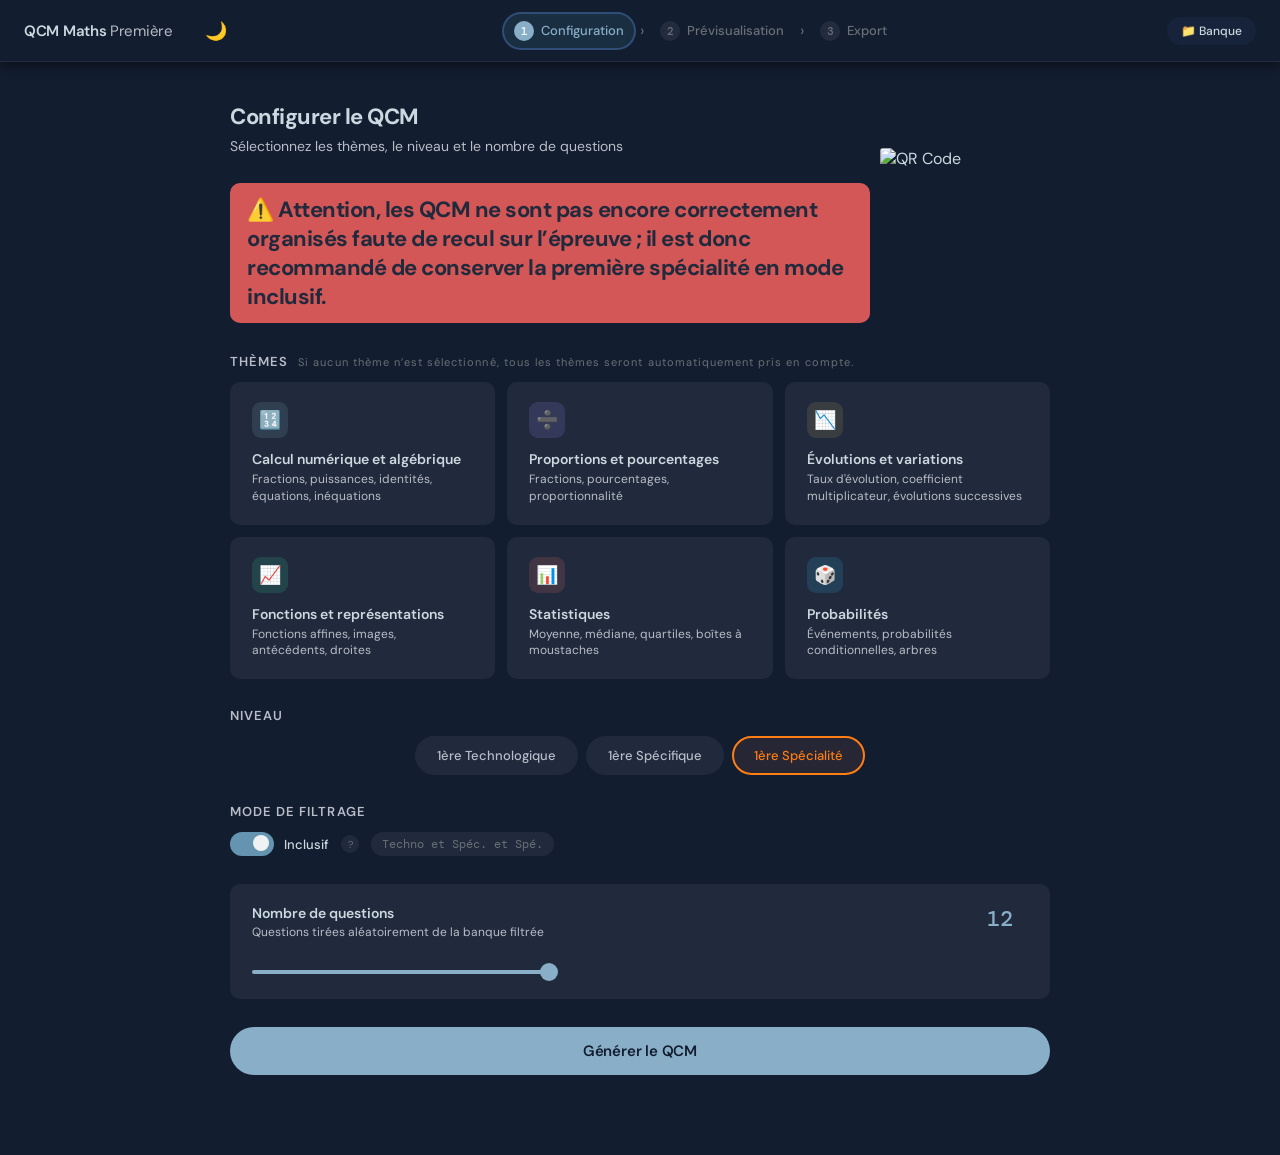
==== index.html @ 6da6a49e "UI Changes" ====
<!DOCTYPE html>
<html lang="fr">
<head>
  <!-- Google tag (gtag.js) -->
<script async src="https://www.googletagmanager.com/gtag/js?id=G-RJQ37XCSY9"></script>
<script>
  window.dataLayer = window.dataLayer || [];
  function gtag(){dataLayer.push(arguments);}
  gtag('js', new Date());

  gtag('config', 'G-RJQ37XCSY9');
</script>

<meta charset="UTF-8">
<meta name="viewport" content="width=device-width, initial-scale=1.0">
<title>QCM Mathématiques — Première</title>
<link rel="preconnect" href="https://fonts.googleapis.com">
<link rel="preconnect" href="https://fonts.gstatic.com" crossorigin>
<link href="https://fonts.googleapis.com/css2?family=DM+Sans:ital,opsz,wght@0,9..40,300;0,9..40,400;0,9..40,500;0,9..40,600;0,9..40,700;1,9..40,400&family=DM+Mono:wght@400;500&display=swap" rel="stylesheet">
<link rel="stylesheet" href="https://cdn.jsdelivr.net/npm/katex@0.16.9/dist/katex.min.css">
<script defer src="https://cdn.jsdelivr.net/npm/katex@0.16.9/dist/katex.min.js"></script>
<script defer src="https://cdn.jsdelivr.net/npm/katex@0.16.9/dist/contrib/auto-render.min.js"></script>
<link rel="stylesheet" href="style.css">
<style>
/* ─── MAIN ─── */
main { position: relative; z-index: 1; max-width: 860px; margin: 0 auto; padding: 40px 20px 80px; }

/* ─── VIEW TRANSITIONS ─── */
.view { display: none; animation: slideIn 0.3s cubic-bezier(0.16,1,0.3,1); }
.view.active { display: block; }
@keyframes slideIn { from { opacity: 0; transform: translateY(16px); } to { opacity: 1; transform: translateY(0); } }

/* ─── SECTION TITLE ─── */
.section-title { font-size: 22px; font-weight: 700; letter-spacing: -0.5px; margin-bottom: 6px; }
.section-sub { font-size: 14px; color: var(--text2); margin-bottom: 28px; }

.warning {color:var(--card); 
  font-size: 22px; font-weight: 700; 
  letter-spacing: -0.5px; padding: 10px 15px; 
  margin-bottom: 30px; 
  border-radius: 10px;
  background-color: var(--red);
  border: 2px solid var(--red);}


/* ─── THEME CARDS ─── */
.theme-grid { display: grid; grid-template-columns: 1fr 1fr; gap: 12px; margin-bottom: 28px; }
.theme-card {
  background: var(--card); border: 2px solid var(--border2);border-color: var(--card); 
  border-radius: var(--radius); padding: 18px 20px;
  cursor: pointer; position: relative; overflow: hidden;
  /* box-shadow: 5px 5px 5px rgba(0, 0, 0, 0.103); */
  transition: all 0.25s cubic-bezier(0.16,1,0.3,1);
}
.theme-card::after {
  content: ''; position: absolute; bottom: 0; left: 0; right: 0; height: 3px;
  background: var(--accent, var(--blue));
  transform: scaleX(0); transform-origin: left;
  transition: transform 0.3s cubic-bezier(0.16,1,0.3,1);
}
.theme-card:hover {  transform: translateY(-2px); }
.theme-card:hover::after { transform: scaleX(1); }
.theme-card.selected { border: 2px solid var(--border2); border-color: var(--accent, var(--blue)); background: var(--card2); }
.theme-card.selected::after { transform: scaleX(1); }
.theme-icon {
  width: 36px; height: 36px; border-radius: 9px;
  background: var(--icon-bg, rgba(217,119,87,0.15));
  display: flex; align-items: center; justify-content: center;
  font-size: 18px; margin-bottom: 12px;
}
.theme-name { font-size: 14px; font-weight: 600; margin-bottom: 3px; }
.theme-desc { font-size: 12px; color: var(--text2); line-height: 1.4; }
.theme-check {
  position: absolute; top: 12px; right: 14px;
  width: 22px; height: 22px; border-radius: 50%;
  background: var(--accent, var(--blue));
  display: flex; align-items: center; justify-content: center;
  font-size: 12px; opacity: 0;
  color:var(--card);
  font-weight: 800;
  transform: scale(0.5) rotate(-45deg);
  transition: all 0.3s cubic-bezier(0.34,1.56,0.64,1);
}
.theme-card.selected .theme-check { opacity: 1; transform: scale(1) rotate(0deg); }

/* ─── LEVEL BUTTONS ─── */
.level-section { margin-bottom: 28px; }
.level-label { font-size: 13px; font-weight: 600; color: var(--text2); text-transform: uppercase; letter-spacing: 0.08em; margin-bottom: 12px; }
.level-btns { display: flex; gap: 8px; justify-content: center; flex-wrap: wrap; }
.level-btn {
  padding: 9px 20px; border-radius: 99px; border: 2px solid var(--card);
  background: var(--card); color: var(--text2);
  font-family: var(--sans); font-size: 13px; font-weight: 500;
  /* box-shadow: 5px 5px 5px rgba(0, 0, 0, 0.103); */
  cursor: pointer; transition: all 0.25s;
}
.level-btn:hover { border-color: rgba(255,255,255,0.12); color: var(--text);transform: translateY(-2px);}
.level-btn.active[data-lvl="techno"]    { background: rgba(94,184,138,0.1);  border-color: var(--green);  color: var(--green);   }
.level-btn.active[data-lvl="specifique"]{ background: rgba(212,175,110,0.1); border-color: var(--amber);  color: var(--amber);   }
.level-btn.active[data-lvl="specialite"]{ background: rgba(217,119,87,0.1);  border-color: var(--orange); color: var(--orange); }

/* ─── FILTER TOGGLE ─── */
.filter-section { margin-bottom: 28px; }
.filter-row { display: flex; align-items: center; gap: 12px; flex-wrap: wrap; }
.toggle-wrap { display: flex; align-items: center; gap: 10px; }
.toggle {
  width: 44px; height: 24px; border-radius: 99px;
  background: var(--card2); border: 0px solid var(--border2);
  position: relative; cursor: pointer; transition: background 0.25s; flex-shrink: 0;
}
.toggle.on { background: var(--blue2); border-color: var(--blue); }
.toggle::after {
  content: ''; position: absolute; top: 3px; left: 3px;
  width: 16px; height: 16px; border-radius: 50%; background: #eff2f3;
  transition: transform 0.25s cubic-bezier(0.34,1.56,0.64,1);
  /* box-shadow: 0 1px 4px rgba(0,0,0,0.3); */
}
.toggle.on::after { transform: translateX(20px); }
.toggle-label { font-size: 13px; font-weight: 500; }
.filter-info {
  font-size: 12px; color: var(--text3);
  background: var(--card2); border: 0px solid var(--border2);
  border-radius: 99px; padding: 4px 11px; font-family: var(--mono);
  transition: all 0.25s;
}
.tooltip-wrap { position: relative; display: inline-block; }
.tooltip-icon {
  width: 18px; height: 18px; border-radius: 50%;
  background: var(--card2); border: 0px solid var(--border2);
  display: flex; align-items: center; justify-content: center;
  font-size: 10px; color: var(--text3); cursor: help;
}
.tooltip-box {
  position: absolute; bottom: calc(100% + 8px); left: 50%;
  transform: translateX(-50%);
  background: var(--card2); border: 0px solid var(--border);
  border-radius: var(--radius2); padding: 10px 14px;
  font-size: 12px; color: var(--text2); line-height: 1.5;
  width: 240px; z-index: 99;
  opacity: 0; pointer-events: none;
  transition: opacity 0.2s; white-space: normal;
}
.tooltip-wrap:hover .tooltip-box { opacity: 1; }

/* ─── SLIDER CARD ─── */
.slider-card {
  background: var(--card); border: 0px solid var(--border2);
  border-radius: var(--radius); padding: 20px 22px; margin-bottom: 28px;
  /* box-shadow: 5px 5px 5px rgba(0, 0, 0, 0.103); */
}
.slider-header { display: flex; align-items: flex-start; justify-content: space-between; margin-bottom: 18px; }
.slider-title { font-size: 14px; font-weight: 600; }
.slider-sub { font-size: 12px; color: var(--text2); margin-top: 2px; }
.slider-num {
  font-family: var(--mono); font-size: 22px; font-weight: 500;
  color: var(--blue); border: none; background: transparent;
  width: 50px; text-align: right; outline: none;
}
input[type=range] {
  -webkit-appearance: none; appearance: none;
  width: 100%; height: 4px; border-radius: 99px;
  background: var(--card2); outline: none; cursor: pointer;
}
input[type=range]::-webkit-slider-thumb {
  -webkit-appearance: none; appearance: none;
  width: 18px; height: 18px; border-radius: 50%;
  background: var(--blue); cursor: pointer;
  
  transition: transform 0.2s;
}
input[type=range]::-webkit-slider-thumb:hover { transform: scale(1.2); }

/* ─── GENERATE BUTTON ─── */
.btn-generate {
  display: block; width: 100%;
  padding: 14px; border-radius: 99px;
  background: var(--blue);
  border: none; color: var(--bg);
  font-family: var(--sans); font-size: 15px; font-weight: 600;
  cursor: pointer; position: relative; overflow: hidden;
  /* box-shadow: 5px 5px 5px rgba(0, 0, 0, 0.103); */
  transition: all 0.25s; letter-spacing: -0.2px;
}

.btn-generate:hover { transform: translateY(-2px); color: var(--text); }
.btn-generate:hover::after { left: 100%; }
.btn-generate:disabled { opacity: 0.5; cursor: not-allowed; transform: none; }

/* ─── PREVIEW ─── */
.preview-header { display: flex; align-items: center; justify-content: space-between; flex-wrap: wrap; gap: 10px; margin-bottom: 24px; }
.preview-meta { display: flex; flex-wrap: wrap; gap: 8px; }
.meta-badge {
  font-family: var(--mono); font-size: 11px; padding: 4px 10px;
  border-radius: 99px; border: 0px solid; background: var(--card);
}
.meta-blue   { border-color: var(--blue); color: var(--text2); }
.meta-green  { border-color: rgba(111, 179, 144, 0.4);  color: var(--green); }
.meta-orange { border-color: rgba(87, 133, 217, 0.4);  color: var(--blue); }
.meta-gray   { border-color: var(--border2); color: var(--text3); }
.meta-seed {color:var(--amber);cursor:pointer; transition: 0.2s;}
.meta-seed:hover {transform: translateY(-2px);}
.preview-actions { display: flex; flex-wrap: wrap; gap: 8px; margin-bottom: 24px; }

.question-card {
  
  padding: 22px 0px; margin-bottom: 14px;
  /* box-shadow: 5px 5px 5px rgba(0, 0, 0, 0.103); */
  transition: border-color 0.2s;
}
.q-header { display: flex; align-items: baseline; gap: 10px; margin-bottom: 14px; }
.q-num {
  font-family: var(--mono); font-size: 12px; color: var(--bg);
  font-weight: 500;
  background: var(--text2) ; border: 0px solid var(--border2);
  padding: 2px 9px; border-radius: 99px; flex-shrink: 0;
}
.q-enonce { font-size: 14px; line-height: 1.7; flex: 1; }
.answers-grid { display: grid; gap: 8px; margin-top: 14px; }
.answer-btn {
  display: flex; align-items: center; gap: 10px;
  padding: 10px 14px; border-radius: var(--radius2);
  border: 2px solid var(--card); background: var(--card);
  cursor: pointer; transition: all 0.2s; text-align: left;
  /* box-shadow: 5px 5px 5px rgba(0, 0, 0, 0.103); */
  font-family: var(--sans); font-size: 13px; color: var(--text); width: 100%;
}
.answer-letter {
  width: 24px; height: 24px; border-radius: 50%; flex-shrink: 0;
  background: var(--text); border: 0px solid var(--border2);
  color: var(--card) ; 
  display: flex; align-items: center; justify-content: center;
  font-family: var(--mono); font-size: 11px; font-weight: 500;
  transition: all 0.2s;
}
.answer-btn:hover { border-color: rgba(122, 156, 206, 0.4); background: rgba(122, 156, 206, 0.4);}
.answer-btn:hover .answer-letter { background: var(--blue); border-color: var; color: var(--text); }
.answer-btn.selected { border-color: var(--blue); background: rgba(87, 139, 217, 0.24); }
.answer-btn.selected .answer-letter { background: var(--blue2); border-color: var(--blue); color: var(--text); }
.answer-btn.correct { border-color: var(--green); background: rgba(94,184,138,0.08); }
.answer-btn.correct .answer-letter { background: var(--green); border-color: var(--green); color: var(--bg); }
.answer-btn.wrong { border-color: var(--red); background: rgba(224,112,112,0.08); }
.answer-btn.wrong .answer-letter { background: var(--red); border-color: var(--red); color: var(--text); }

.score-bar {
  background: var(--card); border: 2px solid var(--border);
  border-radius: var(--radius); padding: 18px 22px; margin-bottom: 20px;
  display: flex; align-items: center; gap: 16px;
}
.score-num { font-family: var(--mono); font-size: 28px; font-weight: 500; color: var(--blue); }
.score-label { font-size: 14px; color: var(--text2); }

/* ─── EXPORT ─── */
.tab-bar { display: flex; gap: 4px; margin-bottom: 20px; }
.tab-btn {
  padding: 8px 18px; border-radius: 99px; border: 0px solid var(--border2);
  background: var(--card); color: var(--text2);
  font-family: var(--sans); font-size: 13px; font-weight: 500; cursor: pointer;
  border : 2px solid var(--card) ;
  transition: all 0.2s;
}
.tab-btn.active { background: rgba(87, 122, 217, 0.12); border-color: var(--blue); color: var(--blue); }

.export-options {
  background: var(--card); border: 0px solid var(--border2);
  border-radius: var(--radius); padding: 18px 20px; margin-bottom: 16px;
  display: flex; flex-wrap: wrap; gap: 12px; align-items: center;
}
.export-opt { display: flex; align-items: center; gap: 8px; font-size: 13px; }
.export-opt label { color: var(--text2); white-space: nowrap; }
.export-opt select {
  background: var(--card2); border: 0px solid var(--border2); color: var(--text);
  border-radius: 6px; padding: 5px 10px; font-family: var(--sans); font-size: 13px;
  outline: none; cursor: pointer;
}
.export-opt select:focus { border-color: rgba(87, 117, 217, 0.4); }
.checkbox-opt { display: flex; align-items: center; gap: 8px; cursor: pointer; font-size: 13px; color: var(--text2); }
.checkbox-opt input { accent-color: var(--accent); width: 15px; height: 15px; cursor: pointer; }

.latex-preview {
  background: #090d11; border: 1px solid var(--border2);
  border-radius: var(--radius); padding: 20px;
  font-family: var(--mono); font-size: 12px; line-height: 1.8;
  max-height: 400px; overflow-y: auto; margin-bottom: 16px;
  white-space: pre; tab-size: 2;
}
.lt-cmd     { color: #d4af6e; }
.lt-env     { color: #5eb88a; }
.lt-math    { color: #d97757; }
.lt-comment { color: #6b6660; font-style: italic; }
.lt-brace   { color: #a09b90; }

.export-btns { display: flex; gap: 10px; flex-wrap: wrap; }

.qrcode { display: flex; margin: 10px; transition: .2s;}
.qrcode:hover {cursor : pointer; transform: translateY(-2px);}

/* ─── RESPONSIVE ─── */
/* ─── RESPONSIVE MOBILE ─── */
@media (max-width: 640px) {
  .btn-editeur { display: none !important; }
  .qrcode { display: none !important; }
  .meta-seed { display: none !important; }
  /* Header : logo + steps compacts */
  header {
    padding: 0 12px;
    height: auto;
    min-height: 52px;
    flex-wrap: wrap;
    gap: 6px;
    padding-top: 8px;
    padding-bottom: 8px;
  }
  .logo { font-size: 13px; }
  .logo-badge { width: 26px; height: 26px; font-size: 13px; }
  .steps { margin-left: 0; width: 100%; justify-content: center; gap: 2px; }
  .step-pill { padding: 4px 8px; font-size: 11px; }
  .step-pill .step-num { width: 16px; height: 16px; font-size: 10px; }
  .step-sep { font-size: 12px; }

  /* Main : moins de padding */
  main { padding: 20px 12px 60px; }

  /* Titres */
  .section-title { font-size: 18px; }
  .section-sub { font-size: 13px; margin-bottom: 18px; }

  /* Thèmes : 1 colonne */
  .theme-grid { grid-template-columns: 1fr 1fr !important; gap: 8px; margin-bottom: 18px; }
  .theme-card { padding: 14px 16px; }
  .theme-icon { width: 30px; height: 30px; font-size: 15px; margin-bottom: 8px; }
  .theme-name { font-size: 13px; }
  .theme-desc { font-size: 11px; }

  /* Niveaux : pleine largeur */
  .level-btns { gap: 6px; }
  .level-btn { padding: 8px 14px; font-size: 12px; flex: 1; text-align: center; }

  /* Toggle filtre */
  .filter-row { gap: 8px; }
  .filter-info { font-size: 11px; }

  /* Slider */
  .slider-card { padding: 16px; }
  .slider-num { font-size: 18px; }

  /* Bouton générer */
  .btn-generate { font-size: 14px; padding: 13px; }

  /* Actions preview : défilement horizontal */
  .preview-actions {
    gap: 6px;
    overflow-x: auto;
    flex-wrap: wrap;
    padding-bottom: 4px;
    -webkit-overflow-scrolling: touch;
    scrollbar-width: none;
  }
  .preview-actions::-webkit-scrollbar { display: none; }
  .preview-actions .btn { white-space: nowrap; flex-shrink: 0; padding: 7px 12px; font-size: 12px; }

  /* Meta badges : défilement horizontal */
  .preview-header { flex-direction: column; align-items: flex-start; gap: 8px; }
  .preview-meta {
    overflow-x: auto;
    flex-wrap: wrap;
    scrollbar-width: none;
    -webkit-overflow-scrolling: touch;
  }
  .preview-meta::-webkit-scrollbar { display: none; }
  .meta-badge { white-space: nowrap; }

  /* Carte question */
  .question-card { padding: 16px; }
  .q-enonce { font-size: 13px; }

  /* Grille réponses : toujours 1 colonne sur mobile */
  .answers-grid { grid-template-columns: 1fr  !important; gap: 6px; }
  .answer-btn { padding: 9px 12px; font-size: 12px; }

  /* Score */
  .score-bar { padding: 14px 16px; gap: 10px; }
  .score-num { font-size: 22px; }

  /* Export */
  .tab-bar { overflow-x: auto; flex-wrap: nowrap; scrollbar-width: none; }
  .tab-bar::-webkit-scrollbar { display: none; }
  .tab-btn { white-space: nowrap; flex-shrink: 0; padding: 7px 12px; font-size: 12px; }
  .export-options { padding: 14px; gap: 10px; flex-direction: column; align-items: flex-start; }
  .latex-preview { font-size: 11px; padding: 14px; max-height: 280px; }
  .export-btns { flex-direction: column; }
  .export-btns .btn { width: 100%; justify-content: center; }
}
/* ─── MODE PRÉSENTATION → presentation.css ─── */
</style>
<link rel="stylesheet" href="presentation.css">
</head>
<body>

<header>
  <div class="logo">
    <!-- <div class="logo-badge"> </div> -->
    <div class="logo-text">QCM Maths <span>Première</span></div>
  </div>
  <button id="themeToggle" onclick="toggleThemeMode()" style="
    background:none; border:none; cursor:pointer; font-size:18px;
    padding:4px 8px; border-radius:8px; transition:all .2s;
    color:var(--text3); line-height:1;
  " title="Basculer thème clair/sombre">🌙</button>
  <div class="steps">
    <div class="step-pill active" id="step1" onclick="goToView('config')">
      <div class="step-num">1</div> Configuration
    </div>
    <div class="step-sep">›</div>
    <div class="step-pill" id="step2" onclick="goToView('preview')">
      <div class="step-num">2</div> Prévisualisation
    </div>
    <div class="step-sep">›</div>
    <div class="step-pill" id="step3" onclick="goToView('export')">
      <div class="step-num">3</div> Export
    </div>
  </div>
  <a href="editeur-banque.html" target="_blank" class="btn-editeur" style="
    margin-left:auto; display:inline-flex; align-items:center; gap:6px;
    padding:6px 14px; border-radius:99px; font-size:12px; font-weight:500;
     background:rgba(60, 102, 193, 0.08);
    color:var(--text); text-decoration:none; transition:all .2s;
    white-space:nowrap;
  " onmouseover="this.style.background='rgba(60, 122, 193, 0.2)'"
     onmouseout="this.style.background='rgba(60, 122, 193, 0.08)'">
    📁 Banque
  </a>
  
</header>

<main>
  <!-- ══ VIEW 1 : CONFIGURATION ══ -->
  <div class="view active" id="view-config">
    <div style="display: flex; align-items: center; ">
    <div style="display: flex; flex-direction: column;"> 
    <div class="section-title">Configurer le QCM</div>
    <div class="section-sub">Sélectionnez les thèmes, le niveau et le nombre de questions</div>
      <div class="warning"> ⚠️ Attention, les QCM ne sont pas encore correctement organisés faute de recul sur l’épreuve ; il est donc recommandé de conserver la première spécialité en mode inclusif.</div>
  </div>
  <div class="qrcode" onclick="openQRCode2()"><img 
  src="https://api.qrserver.com/v1/create-qr-code/?size=160x160&data=https://mathsroz.github.io/QCM_1ere/"
  alt="QR Code"
  width="160" height="160"
  style="border-radius:3px"
></div></div>
    
    <div class="level-label">Thèmes <span style="font-size:11px;color:var(--text3);text-transform:none;font-weight:400;margin-left:6px;"> Si aucun thème n’est sélectionné, tous les thèmes seront automatiquement pris en compte. </span></div>
    <div class="theme-grid" style="grid-template-columns:1fr 1fr 1fr;">
      <div class="theme-card" data-theme="calcul" style="--accent:var(--blue);--icon-bg:rgba(137, 175, 200, 0.15);" onclick="toggleTheme(this)">
        <div class="theme-icon">🔢</div>
        <div class="theme-name">Calcul numérique et algébrique</div>
        <div class="theme-desc">Fractions, puissances, identités, équations, inéquations</div>
        <div class="theme-check">✓</div>
      </div>
      <div class="theme-card" data-theme="proportions" style="--accent: var(--pur);--icon-bg:rgba(167,139,250,0.15)" onclick="toggleTheme(this)">
        <div class="theme-icon">➗</div>
        <div class="theme-name">Proportions et pourcentages</div>
        <div class="theme-desc">Fractions, pourcentages, proportionnalité</div>
        <div class="theme-check">✓</div>
      </div>
      <div class="theme-card" data-theme="evolutions" style="--accent:var(--yellow);--icon-bg:rgba(201,165,90,0.15)" onclick="toggleTheme(this)">
        <div class="theme-icon">📉</div>
        <div class="theme-name">Évolutions et variations</div>
        <div class="theme-desc">Taux d'évolution, coefficient multiplicateur, évolutions successives</div>
        <div class="theme-check">✓</div>
      </div>
      <div class="theme-card" data-theme="fonctions" style="--accent:var(--green);--icon-bg:rgba(52,211,153,0.15)" onclick="toggleTheme(this)">
        <div class="theme-icon">📈</div>
        <div class="theme-name">Fonctions et représentations</div>
        <div class="theme-desc">Fonctions affines, images, antécédents, droites</div>
        <div class="theme-check">✓</div>
      </div>
      <div class="theme-card" data-theme="stats" style="--accent:var(--red);--icon-bg:rgba(248,113,113,0.15)" onclick="toggleTheme(this)">
        <div class="theme-icon">📊</div>
        <div class="theme-name">Statistiques</div>
        <div class="theme-desc">Moyenne, médiane, quartiles, boîtes à moustaches</div>
        <div class="theme-check">✓</div>
      </div>
      <div class="theme-card" data-theme="proba" style="--accent:var(--cyan);--icon-bg:rgba(56,189,248,0.15)" onclick="toggleTheme(this)">
        <div class="theme-icon">🎲</div>
        <div class="theme-name">Probabilités</div>
        <div class="theme-desc">Événements, probabilités conditionnelles, arbres</div>
        <div class="theme-check">✓</div>
      </div>
    </div>
    <div class="level-section">
      <div class="level-label">Niveau</div>
      <div class="level-btns">
        <button class="level-btn " data-lvl="techno" onclick="selectLevel(this)">1ère Technologique</button>
        <button class="level-btn" data-lvl="specifique" onclick="selectLevel(this)">1ère Spécifique</button>
        <button class="level-btn active" data-lvl="specialite" onclick="selectLevel(this)">1ère Spécialité</button>
      </div>
    </div>
    <div class="filter-section">
      <div class="level-label">Mode de filtrage</div>
      <div class="filter-row">
        <div class="toggle-wrap">
          <div class="toggle on" id="filterToggle" onclick="toggleFilter()"></div>
          <span class="toggle-label" id="filterLabel">Inclusif</span>
        </div>
        <div class="tooltip-wrap">
          <div class="tooltip-icon">?</div>
          <div class="tooltip-box"><b>Inclusif :</b> inclut les questions du niveau sélectionné et des niveaux inférieurs.<br><br><b>Strict :</b> uniquement les questions du niveau exact sélectionné.</div>
        </div>
        <div class="filter-info" id="filterInfo">Techno et Spécifique</div>
      </div>
    </div>
    <div class="slider-card">
      <div class="slider-header">
        <div>
          <div class="slider-title">Nombre de questions</div>
          <div class="slider-sub">Questions tirées aléatoirement de la banque filtrée</div>
        </div>
        <input type="number" class="slider-num" id="numInput" value="12" min="1" max="30"
          oninput="syncSlider(this.value)" onchange="syncSlider(this.value)">
      </div>
      <input type="range" id="numSlider" min="1" max="30" value="12" oninput="syncNum(this.value)">
    </div>
    <button class="btn-generate" id="btnGenerate" onclick="generateQCM()"> Générer le QCM</button>
  </div>

  <!-- ══ VIEW 2 : PRÉVISUALISATION ══ -->
  <div class="view" id="view-preview">
    <div class="preview-header">
      <div>
        <div class="section-title">Prévisualisation</div>
      </div>
      <div class="preview-meta" id="previewMeta"></div>
    </div>
    <div class="preview-actions">
      <button class="btn" onclick="goToView('config')">⬅️ Reconfigurer</button>
      <button class="btn btn-blue" onclick="regenerate()">🔄 Régénérer</button>
      <button class="btn btn-green" id="btnSubmit" onclick="submitQCM()">✅ Soumettre</button>
      <button class="btn" id="btnCorrect" onclick="toggleCorrection()">👁️ Afficher le corrigé</button>
      <button class="btn" onclick="startPresentation()">🖥️ Présentation</button>
      <button class="btn btn-blue" onclick="goToView('export')">📄 Exporter</button>
    </div>
    <div id="scoreBar" style="display:none" class="score-bar">
      <div class="score-num" id="scoreNum">—</div>
      <div class="score-label" id="scoreLabel"></div>
    </div>
    <div id="questionsContainer"></div>
  </div>

  <!-- ══ VIEW 3 : EXPORT ══ -->
  <div class="view" id="view-export">
    <div class="section-title">Export LaTeX</div>
    <div class="section-sub">Téléchargez votre QCM en format LaTeX ou compilez-le en PDF</div>
    <div style="display:flex;align-items:center;gap:10px;margin-bottom:20px;">
      <button class="btn" onclick="goToView('preview')">⬅️ Prévisualisation</button>
    </div>
    <div class="tab-bar">
      <button class="tab-btn active" onclick="switchExportTab('exam',this)">📝 Document classique</button>
      <button class="tab-btn" onclick="switchExportTab('beamer',this)">👨‍🏫 Diaporama</button>
    </div>
    <div id="opts-exam" class="export-options">
      <label class="checkbox-opt">
        <input type="checkbox" id="inclureCorrige"> Inclure le corrigé
      </label>
    </div>
    <div id="opts-beamer" class="export-options" style="display:none">
      <div class="section-sub">La génération de diaporamas reste expérimentale : certaines questions peuvent s’afficher de manière incorrecte. Un mode présentation est toutefois disponible sans recourir à la génération de diaporamas LaTeX.</div>
      <div class="export-opt">
        <label>Thème</label>
        <select id="beamerTheme" onchange="updateExport()">
          <option value="Singapore" selected>Singapore</option>
          <option value="Madrid">Madrid</option>
          <option value="Warsaw">Warsaw</option>
          <option value="Berlin">Berlin</option>
          <option value="Copenhagen">Copenhagen</option>
          <option value="AnnArbor">AnnArbor</option>
        </select>
      </div>
      <div class="export-opt">
        <label>Couleur</label>
        <select id="beamerColor" onchange="updateExport()">
          <option value="default" selected>default</option>
          <option value="crane">crane</option>
          <option value="dolphin">dolphin</option>
          <option value="orchid">orchid</option>
          <option value="rose">rose</option>
          <option value="seahorse">seahorse</option>
        </select>
      </div>
      <div class="export-opt">
        <label>Format diapos</label>
        <select id="beamerFormat" onchange="updateExport()">
          <option value="one">1 question = 1 diapo</option>
          <option value="corrected">1 question + 1 diapo corrigé</option>
          <option value="allcorr">Toutes questions puis toutes corrections</option>
        </select>
      </div>
    </div>
    <div class="latex-preview" id="latexPreview"></div>
    <div class="export-btns">
      <button class="btn btn-blue" onclick="downloadTex()">⬇️ Télécharger le .tex</button>
      <button class="btn btn-green" onclick="compilePDF()">📃 Compiler en PDF</button>
    </div>
  </div>
</main>

<div id="toast"></div>

<!-- Fichiers externes : utilitaires, rendu SVG, banques de questions -->
<script src="questions/utils.js"></script>
<script src="questions/svg-renderer.js"></script>
<script src="questions/calcul.js"></script>
<script src="questions/proportions.js"></script>
<script src="questions/evolutions.js"></script>
<script src="questions/fonctions.js"></script>
<script src="questions/stats.js"></script>
<script src="questions/proba.js"></script>
<script src="presentation.js"></script>
<script src="compiler.js"></script>

<script>
// ═══════════════════════════════════════════════════════
//  ASSEMBLAGE DE LA BANQUE COMPLÈTE
// ═══════════════════════════════════════════════════════
const QUESTION_BANK = [
  ...QUESTIONS_CALCUL,
  ...QUESTIONS_PROPORTIONS,
  ...QUESTIONS_EVOLUTIONS,
  ...QUESTIONS_FONCTIONS,
  ...QUESTIONS_STATS,
  ...QUESTIONS_PROBA,
];
</script>

<script>
// ═══════════════════════════════════════════════════════
//  ÉTAT GLOBAL
// ═══════════════════════════════════════════════════════
let state = {
  selectedThemes: [],
  selectedLevel: 'specialite',
  filterInclusive: true,
  numQuestions: 12,
  generatedQuestions: [],
  userAnswers: {},
  submitted: false,
  showCorrection: false,
  exportTab: 'exam',
  seed: null,
};

// ═══════════════════════════════════════════════════════
//  NAVIGATION
// ═══════════════════════════════════════════════════════
function goToView(name) {
  if (name === 'preview' && !state.generatedQuestions.length) return;
  if (name === 'export' && !state.generatedQuestions.length) return;
  document.querySelectorAll('.view').forEach(v => v.classList.remove('active'));
  document.getElementById('view-'+name).classList.add('active');
  ['config','preview','export'].forEach((v,i) => {
    const pill = document.getElementById('step'+(i+1));
    pill.classList.remove('active','done');
    if (v === name) pill.classList.add('active');
    else if (state.generatedQuestions.length && ['config','preview','export'].indexOf(v) < ['config','preview','export'].indexOf(name)) pill.classList.add('done');
  });
  if (name === 'export') updateExport();
}

// ═══════════════════════════════════════════════════════
//  CONFIG
// ═══════════════════════════════════════════════════════
function toggleTheme(card) {
  const t = card.dataset.theme;
  card.classList.toggle('selected');
  const idx = state.selectedThemes.indexOf(t);
  if (idx === -1) state.selectedThemes.push(t);
  else state.selectedThemes.splice(idx, 1);
}
function selectLevel(btn) {
  document.querySelectorAll('.level-btn').forEach(b => b.classList.remove('active'));
  btn.classList.add('active');
  state.selectedLevel = btn.dataset.lvl;
  updateFilterInfo();
}
function toggleFilter() {
  state.filterInclusive = !state.filterInclusive;
  document.getElementById('filterToggle').classList.toggle('on', state.filterInclusive);
  document.getElementById('filterLabel').textContent = state.filterInclusive ? 'Inclusif' : 'Strict';
  updateFilterInfo();
}
function updateFilterInfo() {
  const el = document.getElementById('filterInfo');
  const lvls = ['techno','specifique','specialite'];
  const idx = lvls.indexOf(state.selectedLevel);
  if (state.filterInclusive) {
    el.textContent = lvls.slice(0,idx+1).map(l=>({techno:'Techno',specifique:'Spéc.',specialite:'Spé.'}[l])).join(' et ');
  } else {
    el.textContent = {techno:'Techno uniquement',specifique:'Spécifique uniquement',specialite:'Spécialité uniquement'}[state.selectedLevel];
  }
}
function syncNum(v) {
  v = Math.max(1, Math.min(30, +v));
  state.numQuestions = v;
  document.getElementById('numInput').value = v;
  // Mettre à jour le dégradé de la piste
  const pct = (v - 1) / (30 - 1) * 100;
  const slider = document.getElementById('numSlider');
  if (slider) slider.style.background =
    `linear-gradient(to right, var(--blue) ${pct}%, var(--card2) ${pct}%)`;
}
function syncSlider(v) {
  v = Math.max(1, Math.min(30, +v));
  state.numQuestions = v;
  document.getElementById('numSlider').value = v;
  document.getElementById('numInput').value = v;
  const pct = (v - 1) / (30 - 1) * 100;
  document.getElementById('numSlider').style.background =
    `linear-gradient(to right, var(--blue) ${pct}%, var(--card2) ${pct}%)`;
}

// ═══════════════════════════════════════════════════════
//  GÉNÉRATION
// ═══════════════════════════════════════════════════════
function filterBank() {
  const lvls = ['techno','specifique','specialite'];
  const selIdx = lvls.indexOf(state.selectedLevel);
  return QUESTION_BANK.filter(q => {
    if (state.selectedThemes.length && !state.selectedThemes.includes(q.theme)) return false;
    const qLvls = Array.isArray(q.niveau) ? q.niveau : [q.niveau];
    if (state.filterInclusive) return qLvls.some(l => lvls.indexOf(l) <= selIdx);
    else return qLvls.some(l => l === state.selectedLevel);
  });
}
function instantiateQuestion(template) {
  let vars = {};
  for (const [k,v] of Object.entries(template.variables||{})) {
    vars[k] = pickVar(v);
  }
  vars = dedupeAnswers(template, vars);
  const enonce = template.enonce(vars);
  const bonne  = template.bonneReponse(vars);
  const dist   = template.distracteurs(vars);
  const allReponses = shuffle([bonne, ...dist.slice(0,3)]);
  return { id: template.id+'_'+Math.random().toString(36).slice(2,6),
    theme: template.theme, cols: template.cols||4,
    enonce, reponses: allReponses, bonneReponse: bonne };
}
function shuffle(arr) {
  const a = [...arr];
  for (let i=a.length-1;i>0;i--) { const j=Math.floor(Math.random()*(i+1)); [a[i],a[j]]=[a[j],a[i]]; }
  return a;
}

// ── Générateur pseudo-aléatoire déterministe (Mulberry32) ──
function makeRNG(seed) {
  return function() {
    seed |= 0; seed = seed + 0x6D2B79F5 | 0;
    var t = Math.imul(seed ^ seed >>> 15, 1 | seed);
    t = t + Math.imul(t ^ t >>> 7, 61 | t) ^ t;
    return ((t ^ t >>> 14) >>> 0) / 4294967296;
  };
}

function generateQCM(seed) {
  const pool = filterBank();
  if (!pool.length) { showToast('Aucune question disponible.','error'); return; }

  // Seed : fournie (reproduction) ou aléatoire (nouveau QCM)
  state.seed = (seed !== undefined) ? +seed : Math.floor(Math.random() * 1e9);

  // Patcher Math.random pendant toute la génération
  const _orig = Math.random;
  Math.random = makeRNG(state.seed);

  const n = Math.min(state.numQuestions, pool.length);
  state.generatedQuestions = shuffle(dedupeGroups(pool)).slice(0,n).map(instantiateQuestion);

  Math.random = _orig;   // restaurer

  state.userAnswers = {};
  state.submitted = false;
  state.showCorrection = false;
  renderPreview();
  goToView('preview');
}
function regenerate() { generateQCM(); }

function dedupeGroups(pool) {
  const seen = new Set();
  return shuffle(pool).filter(q => {
    if (!q.groupe) return true;
    if (seen.has(q.groupe)) return false;
    seen.add(q.groupe);
    return true;
  });
}
// ═══════════════════════════════════════════════════════
//  RENDU PRÉVISUALISATION
// ═══════════════════════════════════════════════════════
const themeNames = {
  calcul:'Calcul', proportions:'Proportions',
  evolutions:'Évolutions', fonctions:'Fonctions',
  stats:'Statistiques', proba:'Probabilités'
};
const levelNames = {techno:'1ère Techno',specifique:'1ère Spécifique',specialite:'1ère Spécialité'};

const colorTheme = {calcul:'blue',proportions:'pur',evolutions:'yellow', fonctions:'green', stats:'red', proba:'cyan'}

function renderPreview() {
  const themes = [...new Set(state.generatedQuestions.map(q=>q.theme))];
  document.getElementById('previewMeta').innerHTML =
    `<div class="meta-badge meta-blue" >${levelNames[state.selectedLevel]}</div>`+
    themes.map(t=>`<div class="meta-badge meta-orange" style="color:var(--${colorTheme[t]})">${themeNames[t]||t}</div>`).join('')+
    `<div class="meta-badge meta-blue">${state.generatedQuestions.length} questions</div>`+
    `<div class="meta-badge meta-gray">${state.filterInclusive?'Inclusif':'Strict'}</div>`+
    `<div class="meta-badge meta-gray">${new Date().toLocaleDateString('fr-FR')}</div>`+
    `<div class="meta-badge meta-seed"  title="Cliquer pour copier le lien" onclick="copySeedLink()">Copier le lien</div>`+
    `<div class="meta-badge meta-seed"  title="Cliquer pour afficher le QRcode" onclick="openQRCode()">qrcode</div>`;
  document.getElementById('scoreBar').style.display = 'none';
  document.getElementById('btnSubmit').style.display = '';
  document.getElementById('btnCorrect').textContent = '👁️ Afficher le corrigé';

  const container = document.getElementById('questionsContainer');
  container.innerHTML = '';

  // Rendre toutes les questions (les scripts tikz sont injectés via DOM)
  state.generatedQuestions.forEach((q,i) => renderQuestion(q,i,container));

  // KaTeX
  setTimeout(() => {
    if (window.renderMathInElement) {
      renderMathInElement(document.body, {
        delimiters:[{left: '$$', right: '$$', display: true},{left:'$',right:'$',display:false}], throwOnError:false
      });
    }
  }, 300);
}

function renderQuestion(q, idx, container) {
  const letters = ['A','B','C','D'];
  const cols = Math.min(q.cols||4, q.reponses.length);
  const gridCols = cols===1?'1fr':cols===2?'1fr 1fr':cols===3?'1fr 1fr 1fr':'1fr 1fr 1fr 1fr';

  const card = document.createElement('div');
  card.className = 'question-card';
  card.id = 'qcard_'+idx;

  const header = document.createElement('div');
  header.className = 'q-header';
  const num = document.createElement('div');
  num.className = 'q-num';
  num.textContent = 'Q'+(idx+1);
  const enonce = document.createElement('div');
  enonce.className = 'q-enonce';
  buildContent(enonce, q.enonce);
  header.appendChild(num);
  header.appendChild(enonce);
  card.appendChild(header);

  const grid = document.createElement('div');
  grid.className = 'answers-grid';
  grid.style.gridTemplateColumns = gridCols;
  grid.id = 'answers_'+idx;
  q.reponses.forEach((rep, ri) => {
    const btn = document.createElement('button');
    btn.className = 'answer-btn';
    btn.dataset.qi = idx; btn.dataset.ri = ri;
    btn.onclick = () => selectAnswer(idx, ri);
    const letter = document.createElement('div');
    letter.className = 'answer-letter';
    letter.textContent = letters[ri];
    const content = document.createElement('div');
    buildContent(content, rep);
    btn.appendChild(letter);
    btn.appendChild(content);
    grid.appendChild(btn);
  });
  card.appendChild(grid);
  const hr = document.createElement('hr');
  hr.className = 'solid'
  container.appendChild(hr);
  container.appendChild(card);
}

/**
 * Construit le contenu mixte texte + figures d'un élément.
 * Gère deux types de marqueurs :
 *  %%SVG...%%ENDSVG%%%%TIKZ...%%ENDTIKZ%% → SVG direct (Fig), le TikZ est ignoré à l'affichage
 *  %%SVG...%%ENDSVG%%                      → SVG direct seul
 *  %%TIKZ...%%ENDTIKZ%%                    → code TikZ parsé par tikzToSvg() (legacy)
 */
function buildContent(container, str) {
  if (typeof str !== 'string') { container.textContent = String(str); return; }
  // Découper en capturant les blocs figures dans l'ordre de priorité :
  // 1. paire SVG+TIKZ  2. SVG seul  3. TIKZ seul
  const parts = str.split(/(%%SVG[\s\S]*?%%ENDSVG%%(?:\s*%%TIKZ[\s\S]*?%%ENDTIKZ%%)?|%%TIKZ[\s\S]*?%%ENDTIKZ%%)/);
  parts.forEach(part => {
    if (part.startsWith('%%SVG')) {
      // Extraire le SVG brut (tout ce qui précède %%ENDSVG%%)
      const svgCode = part.replace(/^%%SVG/, '').replace(/%%ENDSVG%%[\s\S]*$/, '').trim();
      const wrap = document.createElement('div');
      wrap.className = 'fig-wrap';
      wrap.innerHTML = svgCode;   // injection directe — le SVG est valide HTML5
      container.appendChild(wrap);
    } else if (part.startsWith('%%TIKZ')) {
      // TikZ legacy → SVG via moteur
      const code = part.replace(/^%%TIKZ/, '').replace(/%%ENDTIKZ%%$/, '').trim();
      const wrap = document.createElement('div');
      wrap.className = 'fig-wrap';
      wrap.innerHTML = tikzToSvg(code);
      container.appendChild(wrap);
    } else if (part) {
      const span = document.createElement('span');
      // Remplacer \\ par <br> uniquement hors des blocs $...$ et $$...$$
      const safe = part.replace(/((\$\$[\s\S]*?\$\$)|(\$[^$]*?\$))|(\\\\\s*)/g, (m, math, d, i, br) => {
        if (math) return math;   // bloc math → préserver tel quel
        if (br)   return '<br>'; // \\ hors math → retour à la ligne
        return m;
      });
      span.innerHTML = safe;
      // Rendu KaTeX immédiat sur ce span (évite le flash de code brut)
      if (window.renderMathInElement) {
        renderMathInElement(span, {
          delimiters: [
            {left: '$$', right: '$$', display: true},
            {left: '$',  right: '$',  display: false},
          ],
          throwOnError: false
        });
      }
      container.appendChild(span);
    }
  });
}

//  INTERACTIONS
// ═══════════════════════════════════════════════════════
function selectAnswer(qi, ri) {
  if (state.submitted || state.showCorrection) return;
  state.userAnswers[qi] = ri;
  document.getElementById('answers_'+qi).querySelectorAll('.answer-btn').forEach((btn,i) => {
    btn.classList.toggle('selected', i===ri);
  });
}
function submitQCM() {
  state.submitted = true;
  let correct = 0;
  state.generatedQuestions.forEach((q,qi) => {
    const sel = state.userAnswers[qi];
    document.getElementById('answers_'+qi).querySelectorAll('.answer-btn').forEach((btn,ri) => {
      const isCorrect = q.reponses[ri] === q.bonneReponse;
      const isSelected = ri === sel;
      if (isSelected && isCorrect) { btn.classList.add('correct'); correct++; }
      else if (isSelected) btn.classList.add('wrong');
      else if (isCorrect) btn.classList.add('correct');
    });
  });
  const pct = Math.round(correct/state.generatedQuestions.length*100);
  document.getElementById('scoreNum').textContent = correct+'/'+state.generatedQuestions.length;
  document.getElementById('scoreLabel').textContent = 'soit '+pct+'% de bonnes réponses';
  document.getElementById('scoreBar').style.display = 'flex';
  document.getElementById('btnSubmit').style.display = 'none';
  setTimeout(()=>{ if(window.renderMathInElement) renderMathInElement(document.body,{delimiters:[{left: '$$', right: '$$', display: true},{left:'$',right:'$',display:false}],throwOnError:false}); },80);
}
function toggleCorrection() {
  state.showCorrection = !state.showCorrection;
  document.getElementById('btnCorrect').textContent = state.showCorrection ? '🙈 Masquer le corrigé' : '👁️ Afficher le corrigé';
  state.generatedQuestions.forEach((q,qi) => {
    const sel = state.userAnswers[qi];
    document.getElementById('answers_'+qi).querySelectorAll('.answer-btn').forEach((btn,ri) => {
      btn.classList.remove('selected','correct','wrong');
      if (state.showCorrection) {
        const isCorrect = q.reponses[ri] === q.bonneReponse;
        const isSelected = ri === sel;
        if (isCorrect) btn.classList.add('correct');
        if (!isCorrect && isSelected) btn.classList.add('wrong');
      } else {
        if (ri === sel) btn.classList.add('selected');
      }
    });
  });
  setTimeout(()=>{ if(window.renderMathInElement) renderMathInElement(document.body,{delimiters:[{left:'$',right:'$',display:false}],throwOnError:false}); },200);
}

// ═══════════════════════════════════════════════════════
//  EXPORT LATEX
// ═══════════════════════════════════════════════════════
let currentLatex = '';
function switchExportTab(tab, btn) {
  state.exportTab = tab;
  document.querySelectorAll('.tab-btn').forEach(b=>b.classList.remove('active'));
  btn.classList.add('active');
  document.getElementById('opts-exam').style.display = tab==='exam'?'flex':'none';
  document.getElementById('opts-beamer').style.display = tab==='beamer'?'flex':'none';
  updateExport();
}
function updateExport() {
  if (!state.generatedQuestions.length) return;
  currentLatex = state.exportTab === 'exam' ? buildExam() : buildBeamer();
  document.getElementById('latexPreview').innerHTML = highlightLatex(currentLatex);
}
// latexifyStr, examSplit, beamerSplit, highlightLatex, openInOverleaf → compiler.js

function buildExam() {
  const inclCorrige = document.getElementById('inclureCorrige')?.checked;
  return buildExamDoc(state.generatedQuestions, { inclCorrige });
}

function buildBeamer() {
  return buildBeamerDoc(state.generatedQuestions, {
    theme:  document.getElementById('beamerTheme')?.value  || 'Singapore',
    color:  document.getElementById('beamerColor')?.value  || 'default',
    fmt:    document.getElementById('beamerFormat')?.value || 'one',
  });
}

function downloadTex() {
  // downloadTex() de compiler.js
  const a = document.createElement('a');
  a.href = URL.createObjectURL(new Blob([currentLatex],{type:'text/plain'}));
  a.download = 'QCM-1ere-' + new Date().toLocaleDateString('fr-FR').replace(/\//g,'-') + '.tex';
  a.click();
  showToast('Fichier .tex téléchargé ✓', 'success');
}

async function compilePDF() {
  showToast('Tentative de compilation…');
  try {
    const fd = new FormData();
    fd.append('filecontents[]', new Blob([currentLatex],{type:'text/plain'}), 'main.tex');
    fd.append('filename[]','main.tex'); fd.append('engine','pdflatex'); fd.append('return','pdf');
    const res = await fetch('https://latex.ytotech.com/builds/sync',{method:'POST',body:fd});
    if (res.ok) {
      const blob = await res.blob();
      const a = document.createElement('a');
      a.href = URL.createObjectURL(blob);
      a.download = 'QCM-1ere-' + new Date().toLocaleDateString('fr-FR').replace(/\//g,'-') + '.pdf';
      a.click();
      showToast('PDF généré ✓','success');
      return;
    }
  } catch(e) {}
  openInOverleaf(currentLatex);
  showToast('Ouverture sur Overleaf…');
}

// ═══════════════════════════════════════════════════════
//  TOAST
// ═══════════════════════════════════════════════════════
let _toastTimer;
function showToast(msg, type='') {
  const t = document.getElementById('toast');
  t.textContent = msg; t.className = 'show '+type;
  clearTimeout(_toastTimer);
  _toastTimer = setTimeout(()=>{ t.className=''; }, 3200);
}

// ═══════════════════════════════════════════════════════
//  INIT
// ═══════════════════════════════════════════════════════
document.getElementById('inclureCorrige').addEventListener('change', updateExport);
updateFilterInfo();
// Initialiser le dégradé du slider
syncNum(12);
document.addEventListener('DOMContentLoaded', () => {
  if (window.renderMathInElement)
    renderMathInElement(document.body,{delimiters:[{left: '$$', right: '$$', display: true},{left:'$',right:'$',display:false}],throwOnError:false});
});

// ── Copier le lien avec la seed ──────────────────────────
function copySeedLink() {
  const params = new URLSearchParams();
  params.set('seed',      state.seed);
  params.set('level',     state.selectedLevel);
  params.set('inclusive', state.filterInclusive ? '1' : '0');
  params.set('n',         state.numQuestions);
  if (state.selectedThemes.length) params.set('themes', state.selectedThemes.join(','));
  const url = location.origin + location.pathname + '?' + params.toString();
  navigator.clipboard.writeText(url).then(() => showToast('Lien copié ✓', 'success'));
}

// ── Restaurer depuis l'URL si seed présente ──────────────
(function() {
  const p = new URLSearchParams(location.search);
  if (!p.get('seed')) return;

  const seed   = +p.get('seed');
  const level  = p.get('level')  || 'specialite';
  const incl   = p.get('inclusive') !== '0';
  const n      = +p.get('n') || 12;
  const themes = p.get('themes') ? p.get('themes').split(',') : [];

  state.selectedLevel   = level;
  state.filterInclusive = incl;
  state.numQuestions    = n;
  state.selectedThemes  = themes;

  document.querySelectorAll('.level-btn').forEach(b =>
    b.classList.toggle('active', b.dataset.lvl === level));
  document.getElementById('filterToggle').classList.toggle('on', incl);
  document.getElementById('filterLabel').textContent = incl ? 'Inclusif' : 'Strict';
  syncNum(n);
  if (themes.length) {
    document.querySelectorAll('.theme-card').forEach(c => {
      if (themes.includes(c.dataset.theme)) c.classList.add('selected');
    });
  }
  updateFilterInfo();
  generateQCM(seed);
})();

// ═══════════════════════════════════════════════════════
//  MODE PRÉSENTATION — via presentation.js
// ═══════════════════════════════════════════════════════

// Fournit les questions à presentation.js
function presGetQuestions() { return state.generatedQuestions; }

// Fournit le rendu de contenu à presentation.js
function presRenderContent(container, str) { buildContent(container, str); }

// Bouton présentation dans l'interface
function startPresentation() {
  if (!state.generatedQuestions.length) return;
  openPresentation(state.generatedQuestions);
}

// ═══════════════════════════════════════════════════════
//  THÈME CLAIR / SOMBRE
// ═══════════════════════════════════════════════════════
function toggleThemeMode() {
  // Activer les transitions seulement au moment du basculement
  document.body.classList.add('theme-transitioning');
  const isLight = document.body.classList.toggle('light');
  document.getElementById('themeToggle').textContent = isLight ? '🌞' : '🌙';
  localStorage.setItem('theme', isLight ? 'light' : 'dark');
  // Retirer après la transition
  setTimeout(() => document.body.classList.remove('theme-transitioning'), 300);
}

// Restaurer le thème sauvegardé
(function() {
  if (localStorage.getItem('theme') === 'light') {
    document.body.classList.add('light');
    document.addEventListener('DOMContentLoaded', () => {
      const btn = document.getElementById('themeToggle');
      if (btn) btn.textContent = '🌞';
    });
  }
})();


// fonction afficher qrcode 

function openQRCode() {

  const params = new URLSearchParams();
  params.set('seed',      state.seed);
  params.set('level',     state.selectedLevel);
  params.set('inclusive', state.filterInclusive ? '1' : '0');
  params.set('n',         state.numQuestions);
  if (state.selectedThemes.length) params.set('themes', state.selectedThemes.join(','));
  const url = location.origin + location.pathname + '?' + params.toString();

  const overlay = document.createElement('div');
  overlay.id = 'qrOverlay';
  overlay.style.cssText = `
    position:fixed; inset:0; z-index:9000;
    background:rgba(0,0,0,0.8);
    display:flex; align-items:center; justify-content:center;
    cursor:pointer; animation: fadeIn .2s ease;
  `;

  const img = document.createElement('img');
  img.src = 'https://api.qrserver.com/v1/create-qr-code/?size=400x400&data='+url;
  img.style.cssText = 'width:min(80vw,400px); height:auto; border-radius:5px; box-shadow:0 8px 40px rgba(0,0,0,.5);';
  img.alt = 'QR Code';

  overlay.appendChild(img);
  document.body.appendChild(overlay);

  // Fermer au clic ou Escape
  overlay.onclick = () => overlay.remove();
  overlay._key = (e) => { if (e.key === 'Escape') overlay.remove(); document.removeEventListener('keydown', overlay._key); };
  document.addEventListener('keydown', overlay._key);
}

function openQRCode2() {

  const overlay = document.createElement('div');
  overlay.id = 'qrOverlay';
  overlay.style.cssText = `
    position:fixed; inset:0; z-index:9000;
    background:rgba(0,0,0,0.8);
    display:flex; align-items:center; justify-content:center;
    cursor:pointer; animation: fadeIn .2s ease;
  `;

  const img = document.createElement('img');
  img.src = 'https://api.qrserver.com/v1/create-qr-code/?size=400x400&data=https://mathsroz.github.io/QCM_1ere/';
  img.style.cssText = 'width:min(80vw,400px); height:auto; border-radius:5px; box-shadow:0 8px 40px rgba(0,0,0,.5);';
  img.alt = 'QR Code';

  overlay.appendChild(img);
  document.body.appendChild(overlay);

  // Fermer au clic ou Escape
  overlay.onclick = () => overlay.remove();
  overlay._key = (e) => { if (e.key === 'Escape') overlay.remove(); document.removeEventListener('keydown', overlay._key); };
  document.addEventListener('keydown', overlay._key);
}
</script>
</body>
</html>
---- style.css ----
:root {
  /* Fonds */
  --bg:      rgb(19,29,48);         
  --card:    rgb(33, 42, 60);    
  --card2:   rgb(33, 42, 60);        

  /* Borders */
  --border:  rgba(60, 122, 193, 0.2);
  --border2: rgba(255, 255, 255, 0.07);

  /* Accent  */
  --accent:  #284296;
  --accent2: #759de6;
  --accentL: rgba(85, 100, 184, 0.267);

  /* Textes — */
  --text:    #cbd8df;        
  --text2:   #b8bdc7;        
  --text3:   #687074;        

  /* Statuts */
  --green:   #6dce8a;
  --green2:  #4a9a72;
  --blue:    #89afc8;
  --blue2:   #6494b0;
  --red:     #d45757;
  --amber:   #ddc286;
  --orange: #ff7e14;
  --pur : #cb9de6;
  --cyan : #88dfda;
  --yellow : #f59e0b;
  --autre : #8fe953;
  --hr : #969aa1;

  --mono:   'DM Mono', monospace;
  --sans:   'DM Sans', sans-serif;
  --radius: 10px;
  --radius2: 7px;
}

/* ── Thème clair ──────────────────────────────────────── */
body.light {
  --bg:      rgb(255, 249, 240);
  --card:    rgb(255, 249, 240);
  --card2:   rgb(241, 241, 241);

  --border:  rgba(235, 241, 248, 0.15);
  --border2: rgba(255, 255, 255, 0.08);

  --accent:  #63a1b4;
  --accent2: #6395ac;
  --accentL: rgba(54, 73, 128, 0.15);

  --hr : #afa19e;

  --text:    #0c121b;
  --text2:   #25303f;
  --text3:   #333b47;

  --green:   #1a9450;
  --green2:  #127038;
  --blue:    #2666a0;
  --blue2:   #9fc4e4;
  --red:     #b83030;
  --amber:   #8a6010;
  --orange:  #c05808;
  --pur:     #7030a8;
  --cyan:    #0a8080;
  --yellow:  #906800;
  --autre:   #3a8a08;


}



/* Transition douce au changement de thème */
.theme-transitioning,
.theme-transitioning * {
  transition: background-color 0s ease, border-color 0s ease,
              color 0s ease, box-shadow 0s ease !important;
}

*, *::before, *::after { box-sizing: border-box; margin: 0; padding: 0; }
html { scroll-behavior: smooth; }
body {
  font-family: var(--sans);
  background: var(--bg);
  color: var(--text);
  min-height: 100vh;
  overflow-x: hidden;
}
body::before {
  content: '';
  position: fixed; inset: 0;
  background:var(--bg);
  pointer-events: none; z-index: 0;
}
::-webkit-scrollbar { width: 5px; }
::-webkit-scrollbar-track { background: transparent; }
::-webkit-scrollbar-thumb { background: rgba(131, 159, 211, 0.3); border-radius: 99px; }

/* ─── HEADER ─── */
header {
  position: sticky; top: 0; z-index: 100;
  background: var(--bg);
  backdrop-filter: blur(20px);
  border-bottom: 1px solid var(--border2);
  padding: 0 24px;
  height: 62px;
  display: flex; align-items: center; gap: 24px;
  box-shadow: 0px 5px 10px rgba(0, 0, 0, 0.4);
}
.logo {
  display: flex; align-items: center; gap: 10px;
  font-size: 15px; font-weight: 600; letter-spacing: -0.3px; white-space: nowrap;
}
.logo-badge {
  background: linear-gradient(135deg, var(--accent), var(--accent2));
  border-radius: 8px; width: 32px; height: 32px;
  display: flex; align-items: center; justify-content: center;
  font-size: 16px;
}
.logo-text span { color: var(--text2); font-weight: 400; }
.steps {
  display: flex; align-items: center; gap: 4px; margin-left: auto;
}
.step-pill {
  display: flex; align-items: center; gap: 7px;
  padding: 7px 10px; border-radius: 99px;
  font-size: 13px; font-weight: 500; cursor: pointer;
  border: 2px solid transparent;
  color: var(--text3); transition: all 0.25s;
}
.step-pill .step-num {
  width: 20px; height: 20px; border-radius: 50%;
  background: rgba(255, 255, 255, 0.07);
  display: flex; align-items: center; justify-content: center;
  font-size: 11px; font-family: var(--mono); font-weight: 500;
  transition: all 0.25s;
}
.step-pill.active {
  color: var(--blue);
  border-color: rgba(87, 139, 217, 0.35);
  background: rgba(87, 191, 217, 0.1);
  
}
.step-pill.active .step-num { background: var(--blue); color: #ffffff; }
.step-pill.done { color: var(--text2); }
.step-pill.done .step-num { background: rgba(94, 156, 184, 0.2); color: var(--blue); }
.step-sep { color: var(--text3); font-size: 16px; }

/* ─── GENERIC BUTTONS ─── */
.btn {
  display: inline-flex; align-items: center; gap: 7px;
  padding: 9px 15px; border-radius: 99px;
  font-family: var(--sans); font-size: 13px; font-weight: 500;
  cursor: pointer; transition: all 0.2s; border: 0px solid var(--border2);
  background: var(--card); color: var(--text2);
}
.btn:hover { background-color: var(--card2); color: var(--text); }
.btn-blue  { background: rgba(123,167,212,0.12); border-color: rgba(123,167,212,0.3); color: var(--text); }
.btn-blue:hover  { background: rgba(123,167,212,0.2); }
.btn-green { background: rgba(94,184,138,0.1);  border-color: rgba(94,184,138,0.3);  color: var(--green); }
.btn-green:hover { background: rgba(94,184,138,0.18); }
.btn-red   { background: rgba(224,112,112,0.1);  border-color: rgba(224,112,112,0.3); color: var(--red); }
.btn-red:hover   { background: rgba(224,112,112,0.18); }

/* ─── TOAST ─── */
#toast {
  position: fixed; bottom: 28px; left: 50%; transform: translateX(-50%) translateY(80px);
  background: var(--card2); backdrop-filter: blur(12px);
  border-radius: var(--radius2); padding: 12px 20px;
  font-size: 13px; color: var(--text); z-index: 9999;
  transition: transform 0.35s cubic-bezier(0.16,1,0.3,1), opacity 0.35s;
  opacity: 0; white-space: nowrap;
}
#toast.show { transform: translateX(-50%) translateY(0); opacity: 1; }
#toast.success { border-left-color: var(--green); }
#toast.error   { border-left-color: var(--red); }

/* ─── FIGURES ─── */
.fig-wrap { display: flex; justify-content: center; margin: 3px 0; }
.fig-wrap svg { max-width: 100%; height: auto; border-radius: 6px; overflow: visible; }

hr.solid {
  border: .5px solid var(--hr);
}
---- presentation.css ----
/* ═══════════════════════════════════════════════════════
   presentation.css — Styles du mode présentation
   Partagé par : index.html, editeur-banque.html
   ═══════════════════════════════════════════════════════ */

.pres-overlay {
  position: fixed; inset: 0; z-index: 9000;
  background: var(--bg);
  display: flex; flex-direction: column;
  animation: fadeIn .2s ease;
}
@keyframes fadeIn { from { opacity:0 } to { opacity:1 } }

.btn-pres { display: inline-flex; align-items: center; gap: 7px;
  padding: 9px 18px; border-radius: 10px;
  font-family: var(--sans); font-size: 13px; font-weight: 500;
  cursor: pointer; transition: all 0.2s; border: 0px solid var(--border2);
  background: var(--card); color: var(--text2); }

.pres-header {
  display: flex; align-items: center; justify-content: space-between;
  padding: 14px 28px;
  border-bottom: 1px solid var(--border2);
  flex-shrink: 0;
  position: relative;
  overflow: hidden;
  box-shadow: 0 8px 40px rgba(0,0,0,.4);
}
.pres-counter {
  font-family: var(--mono); font-size: 13px; color: var(--text3);
}
.pres-counter strong { color: var(--blue); }
.pres-nav { display: flex; gap: 8px; align-items: center; }
.pres-btn {
  padding: 8px 18px; border-radius: 15px; border: none;
  font-family: var(--sans); font-size: 13px; font-weight: 500; cursor: pointer;
  transition: all .2s;
}
.pres-btn-prev { background: var(--card2); color: var(--text2); }
.pres-btn-prev:hover { color: var(--text); }
.pres-btn-prev:disabled { opacity: .35; cursor: not-allowed; }
.pres-btn-next { background: var(--blue); color: var(--bg); }
.pres-btn-next:hover { opacity: .85; }
.pres-btn-close {
  background: none; color: var(--text3); font-size: 20px; padding: 4px 10px;
  border-radius: 8px;
}
.pres-btn-close:hover { color: var(--text); background: var(--card2); }
.pres-corr-btn {
  background: var(--card2); color: var(--text2); border-radius: 15px;
  padding: 6px 14px; font-size: 12px; 
}
.pres-corr-btn:hover { color: var(--text); }
.pres-corr-btn.on { background: rgba(94,184,138,.1); color: var(--green); border-color: rgba(94,184,138,.3); }

.pres-body {
  flex: 1;
  min-height: 0;
  display: flex;
  align-items: stretch;
  justify-content: center;
  padding: 5px;
  overflow: hidden;
}
.pres-card {
  width: 100%;
  display: flex;
  flex-direction: column;
  background: #ffffff; border-radius: 16px;
  padding: 10px;
  box-shadow: 0 8px 40px rgba(0,0,0,.4);
  overflow-y: auto;
}
.pres-q-num {
  font-family: var(--mono); font-size: 12px; color: var(--text3);
  margin-bottom: 20px;
}
.pres-q-enonce {
  flex: 1;
  display: flex;
  flex-direction: column;
  align-items: center;
  justify-content: center;
  line-height: 1.8;
  text-align: center;
  color: #030303;
}
.pres-answers { display: grid; gap: 8px; margin-top: auto; }
.pres-answer {
  display: flex; align-items: center; gap: 8px;
  justify-content: center;
  position: relative;
  padding: 5px 0; border-radius: 12px;
  box-shadow: 5px 5px 5px rgba(0,0,0,.103);
  background: #ffffff; border: 2px solid #030303;
  line-height: 1.6; cursor: pointer;
  transition: all .2s; font-family: var(--sans); text-align: center; width: 100%;
  color: #030303;
}
.pres-answer:hover { transform: translateY(-5px); }
.pres-answer.selected { border-color: var(--blue);  color: var(--blue); }
.pres-answer.correct  { border-color: var(--green); color: var(--green); }
.pres-answer.wrong    { border-color: var(--red);   color: var(--red); }
.pres-letter {
  position: absolute;
  padding: 0 5px;
  border-radius: 20%;
  flex-shrink: 0;
  background: #030303;
  display: flex; align-items: center; justify-content: center;
  font-family: var(--mono); font-size: 14px; font-weight: 600;
  color: #ffffff; transition: all .2s;
}
.pres-answer.selected .pres-letter { background-color: var(--blue); }
.pres-answer.correct  .pres-letter { background-color: var(--green); }
.pres-answer.wrong    .pres-letter { background-color: var(--red); }

.pres-progress {
  position: absolute; bottom: 0; left: 0;
  height: 3px; background: var(--blue);
  transition: width .3s ease;
}

@media (max-width: 640px) {
  .pres-card { padding: 24px 20px; }
  .pres-answer { padding: 12px 16px; }
}
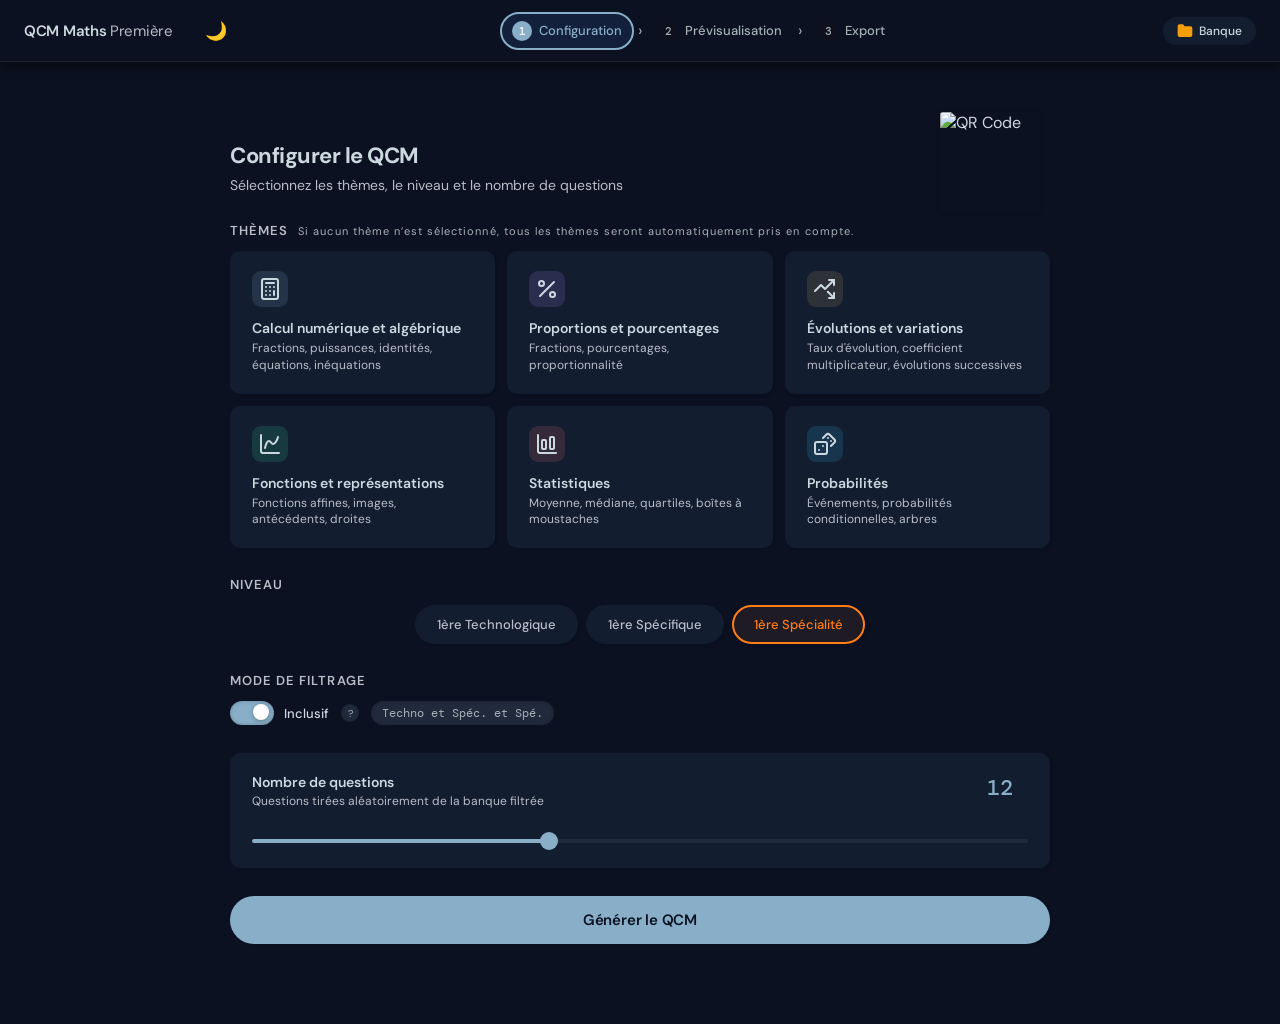
==== commit 0b8bb1ea: "strange wont change despite the commit" ====
--- a/index.html
+++ b/index.html
@@ -16,7 +16,8 @@
 <title>QCM Mathématiques — Première</title>
 <link rel="preconnect" href="https://fonts.googleapis.com">
 <link rel="preconnect" href="https://fonts.gstatic.com" crossorigin>
-<link href="https://fonts.googleapis.com/css2?family=DM+Sans:ital,opsz,wght@0,9..40,300;0,9..40,400;0,9..40,500;0,9..40,600;0,9..40,700;1,9..40,400&family=DM+Mono:wght@400;500&display=swap" rel="stylesheet">
+<link href="https://fonts.googleapis.com/css2?family=DM+Mono:ital,wght@0,300;0,400;0,500;1,300;1,400;1,500&family=DM+Sans:ital,opsz,wght@0,9..40,100..1000;1,9..40,100..1000&family=Playpen+Sans+Arabic:wght@100..800&display=swap" rel="stylesheet">
+
 <link rel="stylesheet" href="https://cdn.jsdelivr.net/npm/katex@0.16.9/dist/katex.min.css">
 <script defer src="https://cdn.jsdelivr.net/npm/katex@0.16.9/dist/katex.min.js"></script>
 <script defer src="https://cdn.jsdelivr.net/npm/katex@0.16.9/dist/contrib/auto-render.min.js"></script>
@@ -49,7 +50,7 @@
   background: var(--card); border: 2px solid var(--border2);border-color: var(--card); 
   border-radius: var(--radius); padding: 18px 20px;
   cursor: pointer; position: relative; overflow: hidden;
-  /* box-shadow: 5px 5px 5px rgba(0, 0, 0, 0.103); */
+  box-shadow: 2px 2px 2px rgba(0, 0, 0, 0.103);
   transition: all 0.25s cubic-bezier(0.16,1,0.3,1);
 }
 .theme-card::after {
@@ -60,7 +61,7 @@
 }
 .theme-card:hover {  transform: translateY(-2px); }
 .theme-card:hover::after { transform: scaleX(1); }
-.theme-card.selected { border: 2px solid var(--border2); border-color: var(--accent, var(--blue)); background: var(--card2); }
+.theme-card.selected { border: 2px solid var(--border2); border-color: var(--accent, var(--blue)); }
 .theme-card.selected::after { transform: scaleX(1); }
 .theme-icon {
   width: 36px; height: 36px; border-radius: 9px;
@@ -70,18 +71,6 @@
 }
 .theme-name { font-size: 14px; font-weight: 600; margin-bottom: 3px; }
 .theme-desc { font-size: 12px; color: var(--text2); line-height: 1.4; }
-.theme-check {
-  position: absolute; top: 12px; right: 14px;
-  width: 22px; height: 22px; border-radius: 50%;
-  background: var(--accent, var(--blue));
-  display: flex; align-items: center; justify-content: center;
-  font-size: 12px; opacity: 0;
-  color:var(--card);
-  font-weight: 800;
-  transform: scale(0.5) rotate(-45deg);
-  transition: all 0.3s cubic-bezier(0.34,1.56,0.64,1);
-}
-.theme-card.selected .theme-check { opacity: 1; transform: scale(1) rotate(0deg); }
 
 /* ─── LEVEL BUTTONS ─── */
 .level-section { margin-bottom: 28px; }
@@ -91,7 +80,7 @@
   padding: 9px 20px; border-radius: 99px; border: 2px solid var(--card);
   background: var(--card); color: var(--text2);
   font-family: var(--sans); font-size: 13px; font-weight: 500;
-  /* box-shadow: 5px 5px 5px rgba(0, 0, 0, 0.103); */
+  box-shadow: 2px 2px 2px rgba(0, 0, 0, 0.103);
   cursor: pointer; transition: all 0.25s;
 }
 .level-btn:hover { border-color: rgba(255,255,255,0.12); color: var(--text);transform: translateY(-2px);}
@@ -106,14 +95,15 @@
 .toggle {
   width: 44px; height: 24px; border-radius: 99px;
   background: var(--card2); border: 0px solid var(--border2);
+  box-shadow: inset 0px 0px 4px rgba(0, 0, 0, 0.226);
   position: relative; cursor: pointer; transition: background 0.25s; flex-shrink: 0;
 }
-.toggle.on { background: var(--blue2); border-color: var(--blue); }
+.toggle.on { background: var(--accent);  }
 .toggle::after {
   content: ''; position: absolute; top: 3px; left: 3px;
-  width: 16px; height: 16px; border-radius: 50%; background: #eff2f3;
+  width: 16px; height: 16px; border-radius: 50%; background: #ffffff;
   transition: transform 0.25s cubic-bezier(0.34,1.56,0.64,1);
-  /* box-shadow: 0 1px 4px rgba(0,0,0,0.3); */
+  box-shadow: 0 1px 4px rgba(0,0,0,0.3);
 }
 .toggle.on::after { transform: translateX(20px); }
 .toggle-label { font-size: 13px; font-weight: 500; }
@@ -122,6 +112,7 @@
   background: var(--card2); border: 0px solid var(--border2);
   border-radius: 99px; padding: 4px 11px; font-family: var(--mono);
   transition: all 0.25s;
+  box-shadow: inset 0px 0px 4px rgba(0, 0, 0, 0.226);
 }
 .tooltip-wrap { position: relative; display: inline-block; }
 .tooltip-icon {
@@ -129,6 +120,7 @@
   background: var(--card2); border: 0px solid var(--border2);
   display: flex; align-items: center; justify-content: center;
   font-size: 10px; color: var(--text3); cursor: help;
+  box-shadow: inset 0px 0px 4px rgba(0, 0, 0, 0.226);
 }
 .tooltip-box {
   position: absolute; bottom: calc(100% + 8px); left: 50%;
@@ -146,14 +138,14 @@
 .slider-card {
   background: var(--card); border: 0px solid var(--border2);
   border-radius: var(--radius); padding: 20px 22px; margin-bottom: 28px;
-  /* box-shadow: 5px 5px 5px rgba(0, 0, 0, 0.103); */
+  box-shadow: 2px 2px 2px rgba(0, 0, 0, 0.103);
 }
 .slider-header { display: flex; align-items: flex-start; justify-content: space-between; margin-bottom: 18px; }
 .slider-title { font-size: 14px; font-weight: 600; }
 .slider-sub { font-size: 12px; color: var(--text2); margin-top: 2px; }
 .slider-num {
   font-family: var(--mono); font-size: 22px; font-weight: 500;
-  color: var(--blue); border: none; background: transparent;
+  color: var(--accent); border: none; background: transparent;
   width: 50px; text-align: right; outline: none;
 }
 input[type=range] {
@@ -164,7 +156,7 @@
 input[type=range]::-webkit-slider-thumb {
   -webkit-appearance: none; appearance: none;
   width: 18px; height: 18px; border-radius: 50%;
-  background: var(--blue); cursor: pointer;
+  background: var(--accent); cursor: pointer;
   
   transition: transform 0.2s;
 }
@@ -174,11 +166,11 @@
 .btn-generate {
   display: block; width: 100%;
   padding: 14px; border-radius: 99px;
-  background: var(--blue);
+  background: var(--accent);
   border: none; color: var(--bg);
   font-family: var(--sans); font-size: 15px; font-weight: 600;
   cursor: pointer; position: relative; overflow: hidden;
-  /* box-shadow: 5px 5px 5px rgba(0, 0, 0, 0.103); */
+ box-shadow: 2px 2px 2px rgba(0, 0, 0, 0.103);
   transition: all 0.25s; letter-spacing: -0.2px;
 }
 
@@ -199,19 +191,19 @@
 .meta-gray   { border-color: var(--border2); color: var(--text3); }
 .meta-seed {color:var(--amber);cursor:pointer; transition: 0.2s;}
 .meta-seed:hover {transform: translateY(-2px);}
-.preview-actions { display: flex; flex-wrap: wrap; gap: 8px; margin-bottom: 24px; }
+.preview-actions { display: flex; flex-wrap: wrap; gap: 8px; margin-bottom: 24px; justify-content: center;}
 
 .question-card {
-  
-  padding: 22px 0px; margin-bottom: 14px;
-  /* box-shadow: 5px 5px 5px rgba(0, 0, 0, 0.103); */
+  background: var(--card); border: 0px solid var(--border2);
+  border-radius: var(--radius); padding: 22px 24px; margin-bottom: 14px;
+  box-shadow: 2px 2px 2px rgba(0, 0, 0, 0.103);
   transition: border-color 0.2s;
 }
 .q-header { display: flex; align-items: baseline; gap: 10px; margin-bottom: 14px; }
 .q-num {
   font-family: var(--mono); font-size: 12px; color: var(--bg);
   font-weight: 500;
-  background: var(--text2) ; border: 0px solid var(--border2);
+  background: var(--text3) ; 
   padding: 2px 9px; border-radius: 99px; flex-shrink: 0;
 }
 .q-enonce { font-size: 14px; line-height: 1.7; flex: 1; }
@@ -219,27 +211,28 @@
 .answer-btn {
   display: flex; align-items: center; gap: 10px;
   padding: 10px 14px; border-radius: var(--radius2);
-  border: 2px solid var(--card); background: var(--card);
+  border: 2px solid var(--card); background: var(--card2);
   cursor: pointer; transition: all 0.2s; text-align: left;
-  /* box-shadow: 5px 5px 5px rgba(0, 0, 0, 0.103); */
+  box-shadow: inset 0px 0px 3px rgba(0, 0, 0, 0.089);
   font-family: var(--sans); font-size: 13px; color: var(--text); width: 100%;
 }
+
 .answer-letter {
   width: 24px; height: 24px; border-radius: 50%; flex-shrink: 0;
-  background: var(--text); border: 0px solid var(--border2);
+  background: var(--text3); border: 0px solid var(--border2);
   color: var(--card) ; 
   display: flex; align-items: center; justify-content: center;
   font-family: var(--mono); font-size: 11px; font-weight: 500;
   transition: all 0.2s;
 }
-.answer-btn:hover { border-color: rgba(122, 156, 206, 0.4); background: rgba(122, 156, 206, 0.4);}
-.answer-btn:hover .answer-letter { background: var(--blue); border-color: var; color: var(--text); }
-.answer-btn.selected { border-color: var(--blue); background: rgba(87, 139, 217, 0.24); }
-.answer-btn.selected .answer-letter { background: var(--blue2); border-color: var(--blue); color: var(--text); }
+.answer-btn:hover {  background: var(--accent3);}
+.answer-btn:hover .answer-letter { background: var(--accent); border-color: var; color: white; }
+.answer-btn.selected { border-color: var(--accent); background: var(--accent3); }
+.answer-btn.selected .answer-letter { background: var(--accent); border-color: var(--accent); color: white; }
 .answer-btn.correct { border-color: var(--green); background: rgba(94,184,138,0.08); }
-.answer-btn.correct .answer-letter { background: var(--green); border-color: var(--green); color: var(--bg); }
+.answer-btn.correct .answer-letter { background: var(--green); border-color: var(--green); color: white; }
 .answer-btn.wrong { border-color: var(--red); background: rgba(224,112,112,0.08); }
-.answer-btn.wrong .answer-letter { background: var(--red); border-color: var(--red); color: var(--text); }
+.answer-btn.wrong .answer-letter { background: var(--red); border-color: var(--red); color: white; }
 
 .score-bar {
   background: var(--card); border: 2px solid var(--border);
@@ -252,13 +245,14 @@
 /* ─── EXPORT ─── */
 .tab-bar { display: flex; gap: 4px; margin-bottom: 20px; }
 .tab-btn {
-  padding: 8px 18px; border-radius: 99px; border: 0px solid var(--border2);
+  display: inline-flex; align-items: center; gap: 5px;
+  padding: 8px 18px; border-radius: 10px; border: 0px solid var(--border2);
   background: var(--card); color: var(--text2);
   font-family: var(--sans); font-size: 13px; font-weight: 500; cursor: pointer;
   border : 2px solid var(--card) ;
   transition: all 0.2s;
 }
-.tab-btn.active { background: rgba(87, 122, 217, 0.12); border-color: var(--blue); color: var(--blue); }
+.tab-btn.active { background: var(--accent3); border-color: var(--accent); color: var(--accent); }
 
 .export-options {
   background: var(--card); border: 0px solid var(--border2);
@@ -282,6 +276,7 @@
   font-family: var(--mono); font-size: 12px; line-height: 1.8;
   max-height: 400px; overflow-y: auto; margin-bottom: 16px;
   white-space: pre; tab-size: 2;
+  color: rgb(230, 230, 230);
 }
 .lt-cmd     { color: #d4af6e; }
 .lt-env     { color: #5eb88a; }
@@ -384,7 +379,7 @@
   /* Export */
   .tab-bar { overflow-x: auto; flex-wrap: nowrap; scrollbar-width: none; }
   .tab-bar::-webkit-scrollbar { display: none; }
-  .tab-btn { white-space: nowrap; flex-shrink: 0; padding: 7px 12px; font-size: 12px; }
+  .tab-btn { display: inline-flex; align-items: center; gap: 5px; padding: 7px 12px; font-size: 12px; }
   .export-options { padding: 14px; gap: 10px; flex-direction: column; align-items: flex-start; }
   .latex-preview { font-size: 11px; padding: 14px; max-height: 280px; }
   .export-btns { flex-direction: column; }
@@ -422,12 +417,12 @@
   <a href="editeur-banque.html" target="_blank" class="btn-editeur" style="
     margin-left:auto; display:inline-flex; align-items:center; gap:6px;
     padding:6px 14px; border-radius:99px; font-size:12px; font-weight:500;
-     background:rgba(60, 102, 193, 0.08);
+     background:var(--card);
     color:var(--text); text-decoration:none; transition:all .2s;
     white-space:nowrap;
-  " onmouseover="this.style.background='rgba(60, 122, 193, 0.2)'"
-     onmouseout="this.style.background='rgba(60, 122, 193, 0.08)'">
-    📁 Banque
+  " onmouseover="this.style.background='var(--card2)'"
+     onmouseout="this.style.background='var(--card)'">
+    <svg xmlns="http://www.w3.org/2000/svg" width="16" height="16" viewBox="0 0 24 24" fill=var(--yellow) stroke=var(--yellow) stroke-width="2" stroke-linecap="round" stroke-linejoin="round" class="lucide lucide-folder-icon lucide-folder"><path d="M20 20a2 2 0 0 0 2-2V8a2 2 0 0 0-2-2h-7.9a2 2 0 0 1-1.69-.9L9.6 3.9A2 2 0 0 0 7.93 3H4a2 2 0 0 0-2 2v13a2 2 0 0 0 2 2Z"/></svg> Banque
   </a>
   
 </header>
@@ -435,56 +430,50 @@
 <main>
   <!-- ══ VIEW 1 : CONFIGURATION ══ -->
   <div class="view active" id="view-config">
-    <div style="display: flex; align-items: center; ">
+    <div style="display: flex; align-items: flex-end; justify-content: space-between; ">
     <div style="display: flex; flex-direction: column;"> 
     <div class="section-title">Configurer le QCM</div>
     <div class="section-sub">Sélectionnez les thèmes, le niveau et le nombre de questions</div>
-      <div class="warning"> ⚠️ Attention, les QCM ne sont pas encore correctement organisés faute de recul sur l’épreuve ; il est donc recommandé de conserver la première spécialité en mode inclusif.</div>
   </div>
   <div class="qrcode" onclick="openQRCode2()"><img 
   src="https://api.qrserver.com/v1/create-qr-code/?size=160x160&data=https://mathsroz.github.io/QCM_1ere/"
   alt="QR Code"
-  width="160" height="160"
-  style="border-radius:3px"
-></div></div>
+  width="100" height="100"
+  style="border-radius:3px; margin-left: auto; box-shadow: 0 0 4px rgba(0, 0, 0, 0.226);"
+></div>
+</div>
     
     <div class="level-label">Thèmes <span style="font-size:11px;color:var(--text3);text-transform:none;font-weight:400;margin-left:6px;"> Si aucun thème n’est sélectionné, tous les thèmes seront automatiquement pris en compte. </span></div>
     <div class="theme-grid" style="grid-template-columns:1fr 1fr 1fr;">
       <div class="theme-card" data-theme="calcul" style="--accent:var(--blue);--icon-bg:rgba(137, 175, 200, 0.15);" onclick="toggleTheme(this)">
-        <div class="theme-icon">🔢</div>
+        <div class="theme-icon"><svg xmlns="http://www.w3.org/2000/svg" width="24" height="24" viewBox="0 0 24 24" fill="none" stroke="currentColor" stroke-width="2" stroke-linecap="round" stroke-linejoin="round" class="lucide lucide-calculator-icon lucide-calculator"><rect width="16" height="20" x="4" y="2" rx="2"/><line x1="8" x2="16" y1="6" y2="6"/><line x1="16" x2="16" y1="14" y2="18"/><path d="M16 10h.01"/><path d="M12 10h.01"/><path d="M8 10h.01"/><path d="M12 14h.01"/><path d="M8 14h.01"/><path d="M12 18h.01"/><path d="M8 18h.01"/></svg></div>
         <div class="theme-name">Calcul numérique et algébrique</div>
         <div class="theme-desc">Fractions, puissances, identités, équations, inéquations</div>
-        <div class="theme-check">✓</div>
       </div>
       <div class="theme-card" data-theme="proportions" style="--accent: var(--pur);--icon-bg:rgba(167,139,250,0.15)" onclick="toggleTheme(this)">
-        <div class="theme-icon">➗</div>
+        <div class="theme-icon"><svg xmlns="http://www.w3.org/2000/svg" width="24" height="24" viewBox="0 0 24 24" fill="none" stroke="currentColor" stroke-width="2" stroke-linecap="round" stroke-linejoin="round" class="lucide lucide-percent-icon lucide-percent"><line x1="19" x2="5" y1="5" y2="19"/><circle cx="6.5" cy="6.5" r="2.5"/><circle cx="17.5" cy="17.5" r="2.5"/></svg></div>
         <div class="theme-name">Proportions et pourcentages</div>
         <div class="theme-desc">Fractions, pourcentages, proportionnalité</div>
-        <div class="theme-check">✓</div>
       </div>
       <div class="theme-card" data-theme="evolutions" style="--accent:var(--yellow);--icon-bg:rgba(201,165,90,0.15)" onclick="toggleTheme(this)">
-        <div class="theme-icon">📉</div>
+        <div class="theme-icon"><svg xmlns="http://www.w3.org/2000/svg" width="24" height="24" viewBox="0 0 24 24" fill="none" stroke="currentColor" stroke-width="2" stroke-linecap="round" stroke-linejoin="round" class="lucide lucide-trending-up-down-icon lucide-trending-up-down"><path d="M14.828 14.828 21 21"/><path d="M21 16v5h-5"/><path d="m21 3-9 9-4-4-6 6"/><path d="M21 8V3h-5"/></svg></div>
         <div class="theme-name">Évolutions et variations</div>
         <div class="theme-desc">Taux d'évolution, coefficient multiplicateur, évolutions successives</div>
-        <div class="theme-check">✓</div>
       </div>
       <div class="theme-card" data-theme="fonctions" style="--accent:var(--green);--icon-bg:rgba(52,211,153,0.15)" onclick="toggleTheme(this)">
-        <div class="theme-icon">📈</div>
+        <div class="theme-icon"><svg xmlns="http://www.w3.org/2000/svg" width="24" height="24" viewBox="0 0 24 24" fill="none" stroke="currentColor" stroke-width="2" stroke-linecap="round" stroke-linejoin="round" class="lucide lucide-chart-spline-icon lucide-chart-spline"><path d="M3 3v16a2 2 0 0 0 2 2h16"/><path d="M7 16c.5-2 1.5-7 4-7 2 0 2 3 4 3 2.5 0 4.5-5 5-7"/></svg></div>
         <div class="theme-name">Fonctions et représentations</div>
         <div class="theme-desc">Fonctions affines, images, antécédents, droites</div>
-        <div class="theme-check">✓</div>
       </div>
       <div class="theme-card" data-theme="stats" style="--accent:var(--red);--icon-bg:rgba(248,113,113,0.15)" onclick="toggleTheme(this)">
-        <div class="theme-icon">📊</div>
+        <div class="theme-icon"><svg xmlns="http://www.w3.org/2000/svg" width="24" height="24" viewBox="0 0 24 24" fill="none" stroke="currentColor" stroke-width="2" stroke-linecap="round" stroke-linejoin="round" class="lucide lucide-chart-column-big-icon lucide-chart-column-big"><path d="M3 3v16a2 2 0 0 0 2 2h16"/><rect x="15" y="5" width="4" height="12" rx="1"/><rect x="7" y="8" width="4" height="9" rx="1"/></svg></div>
         <div class="theme-name">Statistiques</div>
         <div class="theme-desc">Moyenne, médiane, quartiles, boîtes à moustaches</div>
-        <div class="theme-check">✓</div>
       </div>
       <div class="theme-card" data-theme="proba" style="--accent:var(--cyan);--icon-bg:rgba(56,189,248,0.15)" onclick="toggleTheme(this)">
-        <div class="theme-icon">🎲</div>
+        <div class="theme-icon"><svg xmlns="http://www.w3.org/2000/svg" width="24" height="24" viewBox="0 0 24 24" fill="none" stroke="currentColor" stroke-width="2" stroke-linecap="round" stroke-linejoin="round" class="lucide lucide-dices-icon lucide-dices"><rect width="12" height="12" x="2" y="10" rx="2" ry="2"/><path d="m17.92 14 3.5-3.5a2.24 2.24 0 0 0 0-3l-5-4.92a2.24 2.24 0 0 0-3 0L10 6"/><path d="M6 18h.01"/><path d="M10 14h.01"/><path d="M15 6h.01"/><path d="M18 9h.01"/></svg></div>
         <div class="theme-name">Probabilités</div>
         <div class="theme-desc">Événements, probabilités conditionnelles, arbres</div>
-        <div class="theme-check">✓</div>
       </div>
     </div>
     <div class="level-section">
@@ -532,12 +521,12 @@
       <div class="preview-meta" id="previewMeta"></div>
     </div>
     <div class="preview-actions">
-      <button class="btn" onclick="goToView('config')">⬅️ Reconfigurer</button>
-      <button class="btn btn-blue" onclick="regenerate()">🔄 Régénérer</button>
-      <button class="btn btn-green" id="btnSubmit" onclick="submitQCM()">✅ Soumettre</button>
-      <button class="btn" id="btnCorrect" onclick="toggleCorrection()">👁️ Afficher le corrigé</button>
-      <button class="btn" onclick="startPresentation()">🖥️ Présentation</button>
-      <button class="btn btn-blue" onclick="goToView('export')">📄 Exporter</button>
+      <button class="btn" onclick="goToView('config')"><svg xmlns="http://www.w3.org/2000/svg" width="18" height="18" viewBox="0 0 24 24" fill="none" stroke="currentColor" stroke-width="2" stroke-linecap="round" stroke-linejoin="round" class="lucide lucide-undo2-icon lucide-undo-2"><path d="M9 14 4 9l5-5"/><path d="M4 9h10.5a5.5 5.5 0 0 1 5.5 5.5a5.5 5.5 0 0 1-5.5 5.5H11"/></svg>   </button>
+      <button class="btn " onclick="regenerate()"><svg xmlns="http://www.w3.org/2000/svg" width="18" height="18" viewBox="0 0 24 24" fill="none" stroke="currentColor" stroke-width="2" stroke-linecap="round" stroke-linejoin="round" class="lucide lucide-refresh-ccw-icon lucide-refresh-ccw"><path d="M21 12a9 9 0 0 0-9-9 9.75 9.75 0 0 0-6.74 2.74L3 8"/><path d="M3 3v5h5"/><path d="M3 12a9 9 0 0 0 9 9 9.75 9.75 0 0 0 6.74-2.74L21 16"/><path d="M16 16h5v5"/></svg> </button>
+      <button class="btn " id="btnSubmit" onclick="submitQCM()"><svg xmlns="http://www.w3.org/2000/svg" width="18" height="18" viewBox="0 0 24 24" fill="none" stroke=var(--green) stroke-width="2" stroke-linecap="round" stroke-linejoin="round" class="lucide lucide-square-check-big-icon lucide-square-check-big"><path d="M21 10.656V19a2 2 0 0 1-2 2H5a2 2 0 0 1-2-2V5a2 2 0 0 1 2-2h12.344"/><path d="m9 11 3 3L22 4"/></svg> Corriger</button>
+      <!-- <button class="btn" id="btnCorrect" onclick="toggleCorrection()">👁️ Afficher le corrigé</button> -->
+      <button class="btn" onclick="startPresentation()"><svg xmlns="http://www.w3.org/2000/svg" width="18" height="18" viewBox="0 0 24 24" fill="none" stroke="currentColor" stroke-width="2" stroke-linecap="round" stroke-linejoin="round" class="lucide lucide-monitor-icon lucide-monitor"><rect width="20" height="14" x="2" y="3" rx="2"/><line x1="8" x2="16" y1="21" y2="21"/><line x1="12" x2="12" y1="17" y2="21"/></svg> Présentation</button>
+      <button class="btn " onclick="goToView('export')"><svg xmlns="http://www.w3.org/2000/svg" width="18" height="18" viewBox="0 0 24 24" fill="none" stroke="currentColor" stroke-width="2" stroke-linecap="round" stroke-linejoin="round" class="lucide lucide-file-icon lucide-file"><path d="M6 22a2 2 0 0 1-2-2V4a2 2 0 0 1 2-2h8a2.4 2.4 0 0 1 1.704.706l3.588 3.588A2.4 2.4 0 0 1 20 8v12a2 2 0 0 1-2 2z"/><path d="M14 2v5a1 1 0 0 0 1 1h5"/></svg> Exporter</button>
     </div>
     <div id="scoreBar" style="display:none" class="score-bar">
       <div class="score-num" id="scoreNum">—</div>
@@ -551,11 +540,11 @@
     <div class="section-title">Export LaTeX</div>
     <div class="section-sub">Téléchargez votre QCM en format LaTeX ou compilez-le en PDF</div>
     <div style="display:flex;align-items:center;gap:10px;margin-bottom:20px;">
-      <button class="btn" onclick="goToView('preview')">⬅️ Prévisualisation</button>
+      <button class="btn" onclick="goToView('preview')"><svg xmlns="http://www.w3.org/2000/svg" width="18" height="18" viewBox="0 0 24 24" fill="none" stroke="currentColor" stroke-width="2" stroke-linecap="round" stroke-linejoin="round" class="lucide lucide-undo2-icon lucide-undo-2"><path d="M9 14 4 9l5-5"/><path d="M4 9h10.5a5.5 5.5 0 0 1 5.5 5.5a5.5 5.5 0 0 1-5.5 5.5H11"/></svg> Prévisualisation</button>
     </div>
     <div class="tab-bar">
-      <button class="tab-btn active" onclick="switchExportTab('exam',this)">📝 Document classique</button>
-      <button class="tab-btn" onclick="switchExportTab('beamer',this)">👨‍🏫 Diaporama</button>
+      <button class="tab-btn active" onclick="switchExportTab('exam',this)"><svg xmlns="http://www.w3.org/2000/svg" width="18" height="18" viewBox="0 0 24 24" fill="none" stroke="currentColor" stroke-width="2" stroke-linecap="round" stroke-linejoin="round" class="lucide lucide-file-pen-icon lucide-file-pen"><path d="M12.659 22H18a2 2 0 0 0 2-2V8a2.4 2.4 0 0 0-.706-1.706l-3.588-3.588A2.4 2.4 0 0 0 14 2H6a2 2 0 0 0-2 2v9.34"/><path d="M14 2v5a1 1 0 0 0 1 1h5"/><path d="M10.378 12.622a1 1 0 0 1 3 3.003L8.36 20.637a2 2 0 0 1-.854.506l-2.867.837a.5.5 0 0 1-.62-.62l.836-2.869a2 2 0 0 1 .506-.853z"/></svg> Document classique</button>
+      <button class="tab-btn" onclick="switchExportTab('beamer',this)"><svg xmlns="http://www.w3.org/2000/svg" width="18" height="18" viewBox="0 0 24 24" fill="none" stroke="currentColor" stroke-width="2" stroke-linecap="round" stroke-linejoin="round" class="lucide lucide-monitor-icon lucide-monitor"><rect width="20" height="14" x="2" y="3" rx="2"/><line x1="8" x2="16" y1="21" y2="21"/><line x1="12" x2="12" y1="17" y2="21"/></svg> Diaporama</button>
     </div>
     <div id="opts-exam" class="export-options">
       <label class="checkbox-opt">
@@ -597,8 +586,8 @@
     </div>
     <div class="latex-preview" id="latexPreview"></div>
     <div class="export-btns">
-      <button class="btn btn-blue" onclick="downloadTex()">⬇️ Télécharger le .tex</button>
-      <button class="btn btn-green" onclick="compilePDF()">📃 Compiler en PDF</button>
+      <button class="btn" onclick="downloadTex()"><svg xmlns="http://www.w3.org/2000/svg" width="18" height="18" viewBox="0 0 24 24" fill="none" stroke="currentColor" stroke-width="2" stroke-linecap="round" stroke-linejoin="round" class="lucide lucide-download-icon lucide-download"><path d="M12 15V3"/><path d="M21 15v4a2 2 0 0 1-2 2H5a2 2 0 0 1-2-2v-4"/><path d="m7 10 5 5 5-5"/></svg> Télécharger le .tex</button>
+      <button class="btn" onclick="compilePDF()"><svg xmlns="http://www.w3.org/2000/svg" width="18" height="18" viewBox="0 0 24 24" fill="none" stroke="currentColor" stroke-width="2" stroke-linecap="round" stroke-linejoin="round" class="lucide lucide-file-down-icon lucide-file-down"><path d="M6 22a2 2 0 0 1-2-2V4a2 2 0 0 1 2-2h8a2.4 2.4 0 0 1 1.704.706l3.588 3.588A2.4 2.4 0 0 1 20 8v12a2 2 0 0 1-2 2z"/><path d="M14 2v5a1 1 0 0 0 1 1h5"/><path d="M12 18v-6"/><path d="m9 15 3 3 3-3"/></svg> Compiler en PDF</button>
     </div>
   </div>
 </main>
@@ -705,7 +694,7 @@
   const pct = (v - 1) / (30 - 1) * 100;
   const slider = document.getElementById('numSlider');
   if (slider) slider.style.background =
-    `linear-gradient(to right, var(--blue) ${pct}%, var(--card2) ${pct}%)`;
+    `linear-gradient(to right, var(--accent) ${pct}%, var(--card2) ${pct}%)`;
 }
 function syncSlider(v) {
   v = Math.max(1, Math.min(30, +v));
@@ -817,7 +806,7 @@
     `<div class="meta-badge meta-seed"  title="Cliquer pour afficher le QRcode" onclick="openQRCode()">qrcode</div>`;
   document.getElementById('scoreBar').style.display = 'none';
   document.getElementById('btnSubmit').style.display = '';
-  document.getElementById('btnCorrect').textContent = '👁️ Afficher le corrigé';
+  // document.getElementById('btnCorrect').textContent = '👁️ Afficher le corrigé';
 
   const container = document.getElementById('questionsContainer');
   container.innerHTML = '';
@@ -875,9 +864,6 @@
     grid.appendChild(btn);
   });
   card.appendChild(grid);
-  const hr = document.createElement('hr');
-  hr.className = 'solid'
-  container.appendChild(hr);
   container.appendChild(card);
 }
 
@@ -961,25 +947,25 @@
   document.getElementById('btnSubmit').style.display = 'none';
   setTimeout(()=>{ if(window.renderMathInElement) renderMathInElement(document.body,{delimiters:[{left: '$$', right: '$$', display: true},{left:'$',right:'$',display:false}],throwOnError:false}); },80);
 }
-function toggleCorrection() {
-  state.showCorrection = !state.showCorrection;
-  document.getElementById('btnCorrect').textContent = state.showCorrection ? '🙈 Masquer le corrigé' : '👁️ Afficher le corrigé';
-  state.generatedQuestions.forEach((q,qi) => {
-    const sel = state.userAnswers[qi];
-    document.getElementById('answers_'+qi).querySelectorAll('.answer-btn').forEach((btn,ri) => {
-      btn.classList.remove('selected','correct','wrong');
-      if (state.showCorrection) {
-        const isCorrect = q.reponses[ri] === q.bonneReponse;
-        const isSelected = ri === sel;
-        if (isCorrect) btn.classList.add('correct');
-        if (!isCorrect && isSelected) btn.classList.add('wrong');
-      } else {
-        if (ri === sel) btn.classList.add('selected');
-      }
-    });
-  });
-  setTimeout(()=>{ if(window.renderMathInElement) renderMathInElement(document.body,{delimiters:[{left:'$',right:'$',display:false}],throwOnError:false}); },200);
-}
+// function toggleCorrection() {
+//   state.showCorrection = !state.showCorrection;
+//   document.getElementById('btnCorrect').textContent = state.showCorrection ? '🙈 Masquer le corrigé' : '👁️ Afficher le corrigé';
+//   state.generatedQuestions.forEach((q,qi) => {
+//     const sel = state.userAnswers[qi];
+//     document.getElementById('answers_'+qi).querySelectorAll('.answer-btn').forEach((btn,ri) => {
+//       btn.classList.remove('selected','correct','wrong');
+//       if (state.showCorrection) {
+//         const isCorrect = q.reponses[ri] === q.bonneReponse;
+//         const isSelected = ri === sel;
+//         if (isCorrect) btn.classList.add('correct');
+//         if (!isCorrect && isSelected) btn.classList.add('wrong');
+//       } else {
+//         if (ri === sel) btn.classList.add('selected');
+//       }
+//     });
+//   });
+//   setTimeout(()=>{ if(window.renderMathInElement) renderMathInElement(document.body,{delimiters:[{left:'$',right:'$',display:false}],throwOnError:false}); },200);
+// }
 
 // ═══════════════════════════════════════════════════════
 //  EXPORT LATEX
@@ -1131,7 +1117,7 @@
   // Activer les transitions seulement au moment du basculement
   document.body.classList.add('theme-transitioning');
   const isLight = document.body.classList.toggle('light');
-  document.getElementById('themeToggle').textContent = isLight ? '🌞' : '🌙';
+  document.getElementById('themeToggle').textContent = isLight ? '☀️' : '🌙';
   localStorage.setItem('theme', isLight ? 'light' : 'dark');
   // Retirer après la transition
   setTimeout(() => document.body.classList.remove('theme-transitioning'), 300);
@@ -1143,7 +1129,7 @@
     document.body.classList.add('light');
     document.addEventListener('DOMContentLoaded', () => {
       const btn = document.getElementById('themeToggle');
-      if (btn) btn.textContent = '🌞';
+      if (btn) btn.textContent = '☀️';
     });
   }
 })();
--- a/style.css
+++ b/style.css
@@ -1,8 +1,8 @@
 
 :root {
   /* Fonds */
-  --bg:      rgb(19,29,48);         
-  --card:    rgb(33, 42, 60);    
+  --bg:      rgb(11, 17, 32);        
+  --card:    rgb(19,29,48);     
   --card2:   rgb(33, 42, 60);        
 
   /* Borders */
@@ -10,14 +10,14 @@
   --border2: rgba(255, 255, 255, 0.07);
 
   /* Accent  */
-  --accent:  #284296;
-  --accent2: #759de6;
-  --accentL: rgba(85, 100, 184, 0.267);
+  --accent:  #89afc8;
+  --accent2: rgb(91, 124, 185);
+  --accent3: rgba(62, 106, 187, 0.171);
 
   /* Textes — */
   --text:    #cbd8df;        
   --text2:   #b8bdc7;        
-  --text3:   #687074;        
+  --text3:   #a3b0b6;        
 
   /* Statuts */
   --green:   #6dce8a;
@@ -31,7 +31,6 @@
   --cyan : #88dfda;
   --yellow : #f59e0b;
   --autre : #8fe953;
-  --hr : #969aa1;
 
   --mono:   'DM Mono', monospace;
   --sans:   'DM Sans', sans-serif;
@@ -42,21 +41,19 @@
 /* ── Thème clair ──────────────────────────────────────── */
 body.light {
   --bg:      rgb(255, 249, 240);
-  --card:    rgb(255, 249, 240);
-  --card2:   rgb(241, 241, 241);
+  --card:    rgb(255, 255, 255);
+  --card2:   rgb(255, 249, 240);
 
   --border:  rgba(235, 241, 248, 0.15);
   --border2: rgba(255, 255, 255, 0.08);
 
-  --accent:  #63a1b4;
-  --accent2: #6395ac;
-  --accentL: rgba(54, 73, 128, 0.15);
+  --accent:  #b6814f;
+  --accent2: #b17e5c;
+  --accent3: rgba(167, 89, 0, 0.15);
 
-  --hr : #afa19e;
-
-  --text:    #0c121b;
-  --text2:   #25303f;
-  --text3:   #333b47;
+  --text:    #000000;
+  --text2:   #383535;
+  --text3:   #7e7871;
 
   --green:   #1a9450;
   --green2:  #127038;
@@ -67,12 +64,9 @@
   --orange:  #c05808;
   --pur:     #7030a8;
   --cyan:    #0a8080;
-  --yellow:  #906800;
+  --yellow:  #ffb52b;
   --autre:   #3a8a08;
-
-
 }
-
 
 
 /* Transition douce au changement de thème */
@@ -94,7 +88,8 @@
 body::before {
   content: '';
   position: fixed; inset: 0;
-  background:var(--bg);
+  background:
+    linear-gradient( var(--bg),rgba(91, 114, 163, 0.199) 20, transparent 60%);
   pointer-events: none; z-index: 0;
 }
 ::-webkit-scrollbar { width: 5px; }
@@ -135,31 +130,31 @@
 }
 .step-pill .step-num {
   width: 20px; height: 20px; border-radius: 50%;
-  background: rgba(255, 255, 255, 0.07);
+  background: rgba(51, 14, 14, 0.07);
   display: flex; align-items: center; justify-content: center;
   font-size: 11px; font-family: var(--mono); font-weight: 500;
   transition: all 0.25s;
 }
 .step-pill.active {
-  color: var(--blue);
-  border-color: rgba(87, 139, 217, 0.35);
-  background: rgba(87, 191, 217, 0.1);
+  color: var(--accent);
+  border-color: var(--accent);
+  background: var(--accent3);
   
 }
-.step-pill.active .step-num { background: var(--blue); color: #ffffff; }
+.step-pill.active .step-num { background: var(--accent); color: #ffffff; }
 .step-pill.done { color: var(--text2); }
-.step-pill.done .step-num { background: rgba(94, 156, 184, 0.2); color: var(--blue); }
+.step-pill.done .step-num { background: var(--accent3); }
 .step-sep { color: var(--text3); font-size: 16px; }
 
 /* ─── GENERIC BUTTONS ─── */
 .btn {
-  display: inline-flex; align-items: center; gap: 7px;
-  padding: 9px 15px; border-radius: 99px;
+  display: inline-flex; align-items: center; gap: 5px;
+  padding: 6px 14px; border-radius: 10px;
   font-family: var(--sans); font-size: 13px; font-weight: 500;
   cursor: pointer; transition: all 0.2s; border: 0px solid var(--border2);
   background: var(--card); color: var(--text2);
 }
-.btn:hover { background-color: var(--card2); color: var(--text); }
+.btn:hover {  color: var(--text); transform: translateY(-2px); }
 .btn-blue  { background: rgba(123,167,212,0.12); border-color: rgba(123,167,212,0.3); color: var(--text); }
 .btn-blue:hover  { background: rgba(123,167,212,0.2); }
 .btn-green { background: rgba(94,184,138,0.1);  border-color: rgba(94,184,138,0.3);  color: var(--green); }
@@ -182,8 +177,4 @@
 
 /* ─── FIGURES ─── */
 .fig-wrap { display: flex; justify-content: center; margin: 3px 0; }
-.fig-wrap svg { max-width: 100%; height: auto; border-radius: 6px; overflow: visible; }
-
-hr.solid {
-  border: .5px solid var(--hr);
-}+.fig-wrap svg { max-width: 100%; height: auto; border-radius: 6px; overflow: visible; }
--- a/presentation.css
+++ b/presentation.css
@@ -91,7 +91,7 @@
   justify-content: center;
   position: relative;
   padding: 5px 0; border-radius: 12px;
-  box-shadow: 5px 5px 5px rgba(0,0,0,.103);
+  box-shadow: 2px 2px 2px rgba(0,0,0,.103);
   background: #ffffff; border: 2px solid #030303;
   line-height: 1.6; cursor: pointer;
   transition: all .2s; font-family: var(--sans); text-align: center; width: 100%;
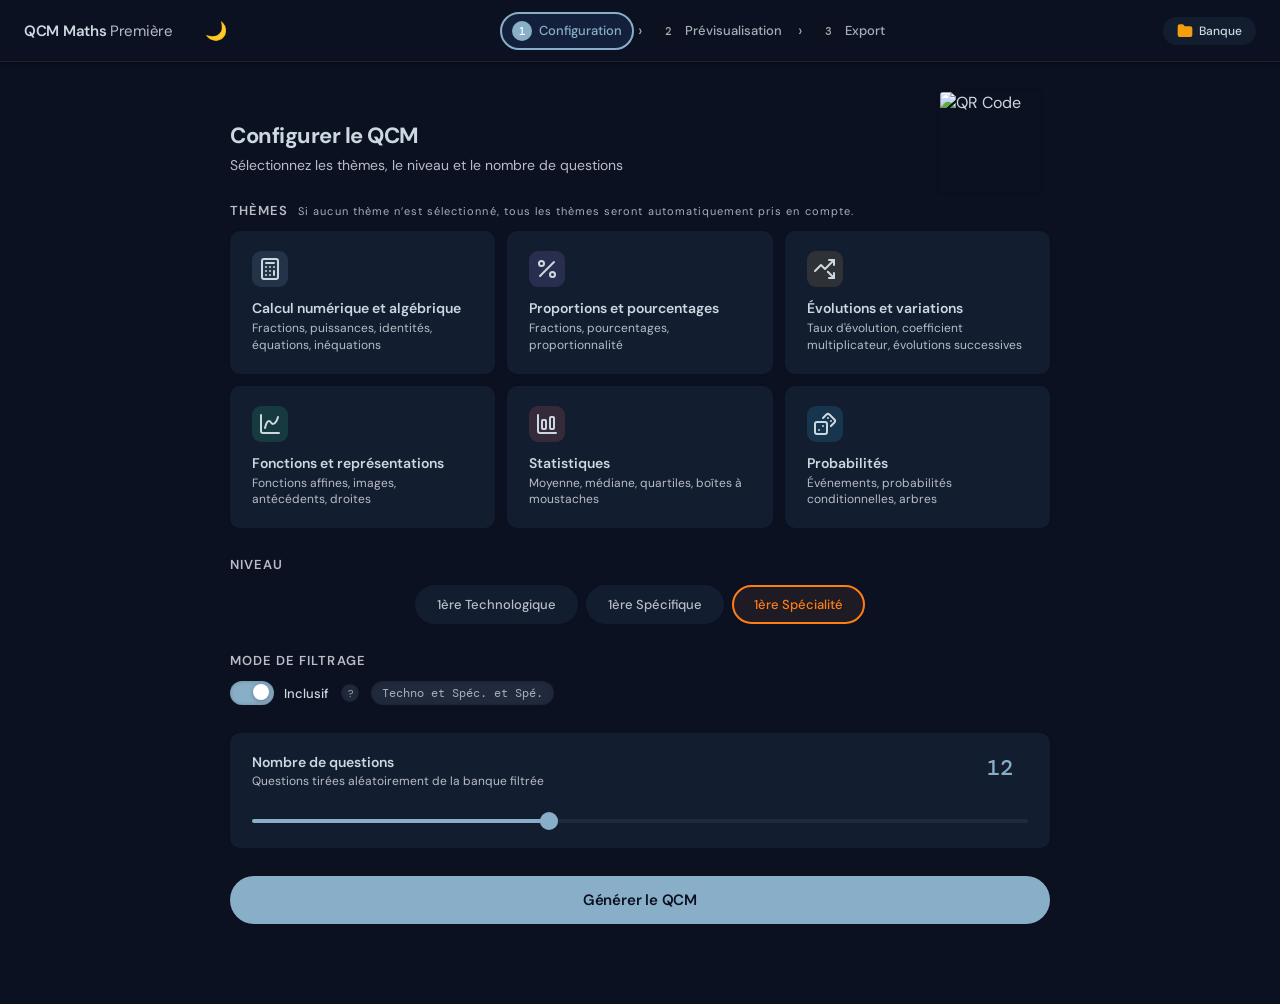
==== commit 412a6a76: "theme update and bank update (sidebar)" ====
--- a/index.html
+++ b/index.html
@@ -13,7 +13,7 @@
 
 <meta charset="UTF-8">
 <meta name="viewport" content="width=device-width, initial-scale=1.0">
-<title>QCM Mathématiques — Première</title>
+<title>QCM Automatismes Mathématiques — Première</title>
 <link rel="preconnect" href="https://fonts.googleapis.com">
 <link rel="preconnect" href="https://fonts.gstatic.com" crossorigin>
 <link href="https://fonts.googleapis.com/css2?family=DM+Mono:ital,wght@0,300;0,400;0,500;1,300;1,400;1,500&family=DM+Sans:ital,opsz,wght@0,9..40,100..1000;1,9..40,100..1000&family=Playpen+Sans+Arabic:wght@100..800&display=swap" rel="stylesheet">
@@ -24,7 +24,7 @@
 <link rel="stylesheet" href="style.css">
 <style>
 /* ─── MAIN ─── */
-main { position: relative; z-index: 1; max-width: 860px; margin: 0 auto; padding: 40px 20px 80px; }
+main { position: relative; z-index: 1; max-width: 860px; margin: 0 auto; padding: 20px 20px 80px; }
 
 /* ─── VIEW TRANSITIONS ─── */
 .view { display: none; animation: slideIn 0.3s cubic-bezier(0.16,1,0.3,1); }
@@ -50,7 +50,7 @@
   background: var(--card); border: 2px solid var(--border2);border-color: var(--card); 
   border-radius: var(--radius); padding: 18px 20px;
   cursor: pointer; position: relative; overflow: hidden;
-  box-shadow: 2px 2px 2px rgba(0, 0, 0, 0.103);
+  box-shadow: 0px 0px 3px rgba(0, 0, 0, 0.05);
   transition: all 0.25s cubic-bezier(0.16,1,0.3,1);
 }
 .theme-card::after {
@@ -80,7 +80,7 @@
   padding: 9px 20px; border-radius: 99px; border: 2px solid var(--card);
   background: var(--card); color: var(--text2);
   font-family: var(--sans); font-size: 13px; font-weight: 500;
-  box-shadow: 2px 2px 2px rgba(0, 0, 0, 0.103);
+  box-shadow: 0px 0px 3px rgba(0, 0, 0, 0.05);
   cursor: pointer; transition: all 0.25s;
 }
 .level-btn:hover { border-color: rgba(255,255,255,0.12); color: var(--text);transform: translateY(-2px);}
@@ -138,7 +138,7 @@
 .slider-card {
   background: var(--card); border: 0px solid var(--border2);
   border-radius: var(--radius); padding: 20px 22px; margin-bottom: 28px;
-  box-shadow: 2px 2px 2px rgba(0, 0, 0, 0.103);
+  box-shadow: 0px 0px 3px rgba(0, 0, 0, 0.05);
 }
 .slider-header { display: flex; align-items: flex-start; justify-content: space-between; margin-bottom: 18px; }
 .slider-title { font-size: 14px; font-weight: 600; }
@@ -170,7 +170,7 @@
   border: none; color: var(--bg);
   font-family: var(--sans); font-size: 15px; font-weight: 600;
   cursor: pointer; position: relative; overflow: hidden;
- box-shadow: 2px 2px 2px rgba(0, 0, 0, 0.103);
+ box-shadow: 0px 0px 3px rgba(0, 0, 0, 0.05);
   transition: all 0.25s; letter-spacing: -0.2px;
 }
 
@@ -184,6 +184,7 @@
 .meta-badge {
   font-family: var(--mono); font-size: 11px; padding: 4px 10px;
   border-radius: 99px; border: 0px solid; background: var(--card);
+  box-shadow: 0px 0px 3px rgba(0, 0, 0, .05);
 }
 .meta-blue   { border-color: var(--blue); color: var(--text2); }
 .meta-green  { border-color: rgba(111, 179, 144, 0.4);  color: var(--green); }
@@ -196,7 +197,7 @@
 .question-card {
   background: var(--card); border: 0px solid var(--border2);
   border-radius: var(--radius); padding: 22px 24px; margin-bottom: 14px;
-  box-shadow: 2px 2px 2px rgba(0, 0, 0, 0.103);
+  box-shadow: 0px 0px 3px rgba(0, 0, 0, 0.05);
   transition: border-color 0.2s;
 }
 .q-header { display: flex; align-items: baseline; gap: 10px; margin-bottom: 14px; }
@@ -239,7 +240,7 @@
   border-radius: var(--radius); padding: 18px 22px; margin-bottom: 20px;
   display: flex; align-items: center; gap: 16px;
 }
-.score-num { font-family: var(--mono); font-size: 28px; font-weight: 500; color: var(--blue); }
+.score-num { font-family: var(--mono); font-size: 28px; font-weight: 500; color: var(--accent); }
 .score-label { font-size: 14px; color: var(--text2); }
 
 /* ─── EXPORT ─── */
@@ -436,7 +437,7 @@
     <div class="section-sub">Sélectionnez les thèmes, le niveau et le nombre de questions</div>
   </div>
   <div class="qrcode" onclick="openQRCode2()"><img 
-  src="https://api.qrserver.com/v1/create-qr-code/?size=160x160&data=https://mathsroz.github.io/QCM_1ere/"
+  src="https://api.qrserver.com/v1/create-qr-code/?size=160x160&data=https://mathsroz.github.io/QCM_automatismes_1ere/"
   alt="QR Code"
   width="100" height="100"
   style="border-radius:3px; margin-left: auto; box-shadow: 0 0 4px rgba(0, 0, 0, 0.226);"
--- a/style.css
+++ b/style.css
@@ -105,7 +105,7 @@
   padding: 0 24px;
   height: 62px;
   display: flex; align-items: center; gap: 24px;
-  box-shadow: 0px 5px 10px rgba(0, 0, 0, 0.4);
+  box-shadow: 0px 2px 5px rgba(0, 0, 0, 0.4);
 }
 .logo {
   display: flex; align-items: center; gap: 10px;
@@ -153,6 +153,7 @@
   font-family: var(--sans); font-size: 13px; font-weight: 500;
   cursor: pointer; transition: all 0.2s; border: 0px solid var(--border2);
   background: var(--card); color: var(--text2);
+  box-shadow: 0px 0px 3px rgba(0, 0, 0, 0.05);
 }
 .btn:hover {  color: var(--text); transform: translateY(-2px); }
 .btn-blue  { background: rgba(123,167,212,0.12); border-color: rgba(123,167,212,0.3); color: var(--text); }
--- a/presentation.css
+++ b/presentation.css
@@ -36,10 +36,10 @@
   font-family: var(--sans); font-size: 13px; font-weight: 500; cursor: pointer;
   transition: all .2s;
 }
-.pres-btn-prev { background: var(--card2); color: var(--text2); }
+.pres-btn-prev { background: var(--card2); color: var(--text2); box-shadow: 0px 0px 3px rgba(0, 0, 0, 0.432);}
 .pres-btn-prev:hover { color: var(--text); }
 .pres-btn-prev:disabled { opacity: .35; cursor: not-allowed; }
-.pres-btn-next { background: var(--blue); color: var(--bg); }
+.pres-btn-next { background: var(--blue); color: var(--bg); box-shadow: 0px 0px 3px rgba(0, 0, 0, 0.432);}
 .pres-btn-next:hover { opacity: .85; }
 .pres-btn-close {
   background: none; color: var(--text3); font-size: 20px; padding: 4px 10px;
@@ -49,9 +49,10 @@
 .pres-corr-btn {
   background: var(--card2); color: var(--text2); border-radius: 15px;
   padding: 6px 14px; font-size: 12px; 
+  box-shadow: 0px 0px 3px rgba(0, 0, 0, 0.432);
 }
 .pres-corr-btn:hover { color: var(--text); }
-.pres-corr-btn.on { background: rgba(94,184,138,.1); color: var(--green); border-color: rgba(94,184,138,.3); }
+
 
 .pres-body {
   flex: 1;
@@ -91,7 +92,7 @@
   justify-content: center;
   position: relative;
   padding: 5px 0; border-radius: 12px;
-  box-shadow: 2px 2px 2px rgba(0,0,0,.103);
+  box-shadow: 0px 0px 2px rgba(0,0,0,.103);
   background: #ffffff; border: 2px solid #030303;
   line-height: 1.6; cursor: pointer;
   transition: all .2s; font-family: var(--sans); text-align: center; width: 100%;
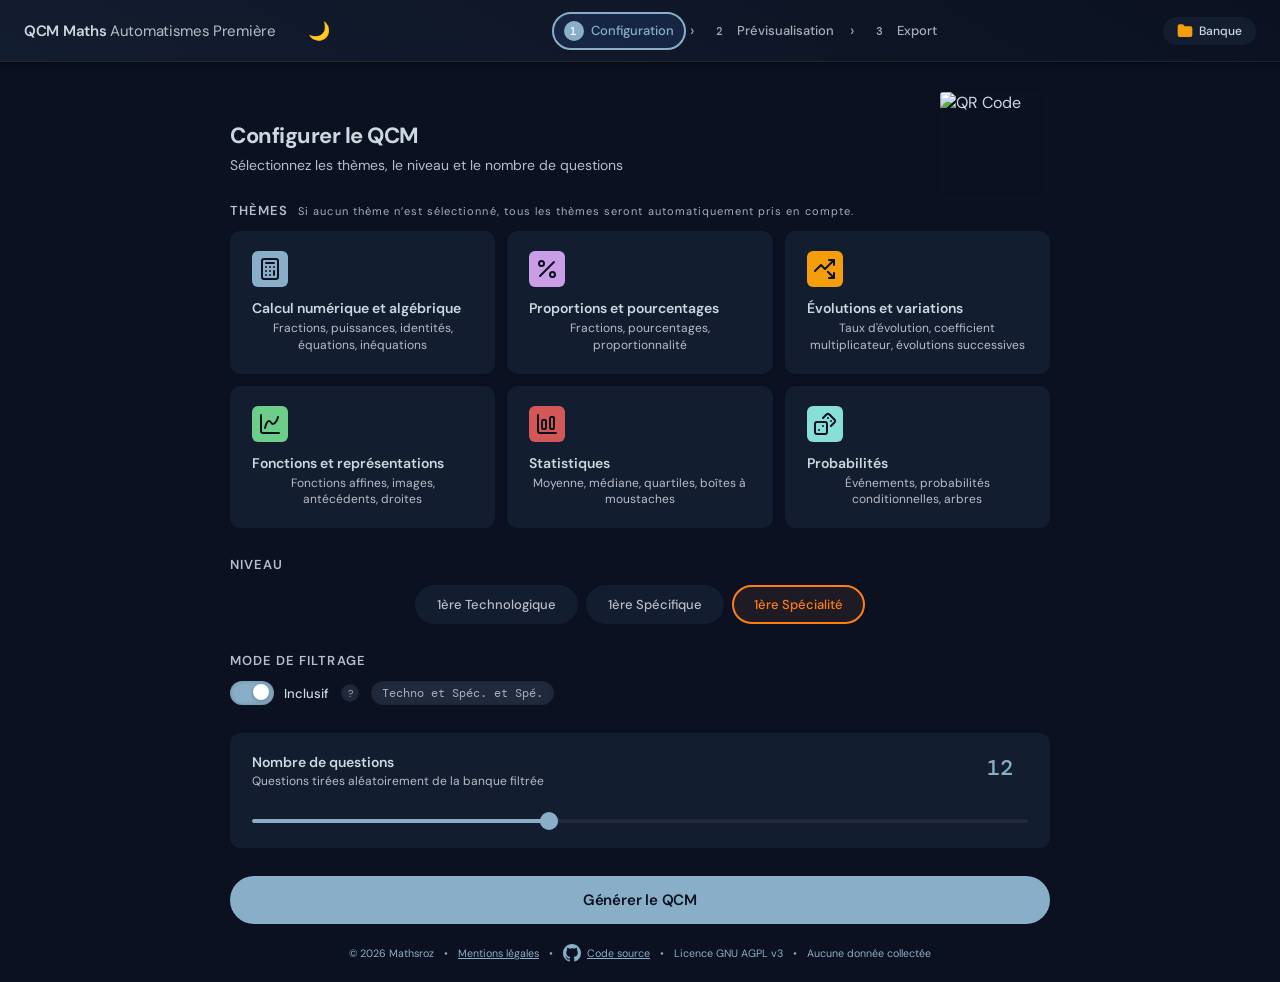
==== commit a267e4d7: "mentions légals" ====
--- a/index.html
+++ b/index.html
@@ -1,19 +1,11 @@
 <!DOCTYPE html>
 <html lang="fr">
 <head>
-  <!-- Google tag (gtag.js) -->
-<script async src="https://www.googletagmanager.com/gtag/js?id=G-RJQ37XCSY9"></script>
-<script>
-  window.dataLayer = window.dataLayer || [];
-  function gtag(){dataLayer.push(arguments);}
-  gtag('js', new Date());
-
-  gtag('config', 'G-RJQ37XCSY9');
-</script>
 
 <meta charset="UTF-8">
 <meta name="viewport" content="width=device-width, initial-scale=1.0">
 <title>QCM Automatismes Mathématiques — Première</title>
+<link rel="icon" type="image/svg+xml" href="check-square.svg">
 <link rel="preconnect" href="https://fonts.googleapis.com">
 <link rel="preconnect" href="https://fonts.gstatic.com" crossorigin>
 <link href="https://fonts.googleapis.com/css2?family=DM+Mono:ital,wght@0,300;0,400;0,500;1,300;1,400;1,500&family=DM+Sans:ital,opsz,wght@0,9..40,100..1000;1,9..40,100..1000&family=Playpen+Sans+Arabic:wght@100..800&display=swap" rel="stylesheet">
@@ -24,7 +16,7 @@
 <link rel="stylesheet" href="style.css">
 <style>
 /* ─── MAIN ─── */
-main { position: relative; z-index: 1; max-width: 860px; margin: 0 auto; padding: 20px 20px 80px; }
+main { position: relative; z-index: 1; max-width: 860px; margin: 0 auto; padding: 20px 20px 0px 20px; }
 
 /* ─── VIEW TRANSITIONS ─── */
 .view { display: none; animation: slideIn 0.3s cubic-bezier(0.16,1,0.3,1); }
@@ -47,6 +39,9 @@
 /* ─── THEME CARDS ─── */
 .theme-grid { display: grid; grid-template-columns: 1fr 1fr; gap: 12px; margin-bottom: 28px; }
 .theme-card {
+  text-align: center;
+  align-items: center;
+  justify-items: center;
   background: var(--card); border: 2px solid var(--border2);border-color: var(--card); 
   border-radius: var(--radius); padding: 18px 20px;
   cursor: pointer; position: relative; overflow: hidden;
@@ -64,13 +59,13 @@
 .theme-card.selected { border: 2px solid var(--border2); border-color: var(--accent, var(--blue)); }
 .theme-card.selected::after { transform: scaleX(1); }
 .theme-icon {
-  width: 36px; height: 36px; border-radius: 9px;
-  background: var(--icon-bg, rgba(217,119,87,0.15));
+  width: 36px; height: 36px; border-radius: 6px;
+  background: var(--icon-bg);
   display: flex; align-items: center; justify-content: center;
   font-size: 18px; margin-bottom: 12px;
 }
-.theme-name { font-size: 14px; font-weight: 600; margin-bottom: 3px; }
-.theme-desc { font-size: 12px; color: var(--text2); line-height: 1.4; }
+.theme-name { display:flex; font-size:14px; font-weight: 600; margin-bottom: 3px;}
+.theme-desc { font-size: 12px; color: var(--text2); line-height: 1.4;}
 
 /* ─── LEVEL BUTTONS ─── */
 .level-section { margin-bottom: 28px; }
@@ -386,6 +381,7 @@
   .export-btns { flex-direction: column; }
   .export-btns .btn { width: 100%; justify-content: center; }
 }
+
 /* ─── MODE PRÉSENTATION → presentation.css ─── */
 </style>
 <link rel="stylesheet" href="presentation.css">
@@ -395,7 +391,7 @@
 <header>
   <div class="logo">
     <!-- <div class="logo-badge"> </div> -->
-    <div class="logo-text">QCM Maths <span>Première</span></div>
+    <div class="logo-text">QCM Maths <span>Automatismes Première </span></div>
   </div>
   <button id="themeToggle" onclick="toggleThemeMode()" style="
     background:none; border:none; cursor:pointer; font-size:18px;
@@ -446,33 +442,33 @@
     
     <div class="level-label">Thèmes <span style="font-size:11px;color:var(--text3);text-transform:none;font-weight:400;margin-left:6px;"> Si aucun thème n’est sélectionné, tous les thèmes seront automatiquement pris en compte. </span></div>
     <div class="theme-grid" style="grid-template-columns:1fr 1fr 1fr;">
-      <div class="theme-card" data-theme="calcul" style="--accent:var(--blue);--icon-bg:rgba(137, 175, 200, 0.15);" onclick="toggleTheme(this)">
-        <div class="theme-icon"><svg xmlns="http://www.w3.org/2000/svg" width="24" height="24" viewBox="0 0 24 24" fill="none" stroke="currentColor" stroke-width="2" stroke-linecap="round" stroke-linejoin="round" class="lucide lucide-calculator-icon lucide-calculator"><rect width="16" height="20" x="4" y="2" rx="2"/><line x1="8" x2="16" y1="6" y2="6"/><line x1="16" x2="16" y1="14" y2="18"/><path d="M16 10h.01"/><path d="M12 10h.01"/><path d="M8 10h.01"/><path d="M12 14h.01"/><path d="M8 14h.01"/><path d="M12 18h.01"/><path d="M8 18h.01"/></svg></div>
+      <div class="theme-card" data-theme="calcul" style="--accent:var(--blue);--icon-bg:var(--blue);" onclick="toggleTheme(this)">
+        <div class="theme-icon"><svg xmlns="http://www.w3.org/2000/svg" width="24" height="24" viewBox="0 0 24 24" fill="none" stroke="var(--bg)" stroke-width="2" stroke-linecap="round" stroke-linejoin="round" class="lucide lucide-calculator-icon lucide-calculator"><rect width="16" height="20" x="4" y="2" rx="2"/><line x1="8" x2="16" y1="6" y2="6"/><line x1="16" x2="16" y1="14" y2="18"/><path d="M16 10h.01"/><path d="M12 10h.01"/><path d="M8 10h.01"/><path d="M12 14h.01"/><path d="M8 14h.01"/><path d="M12 18h.01"/><path d="M8 18h.01"/></svg></div>
         <div class="theme-name">Calcul numérique et algébrique</div>
         <div class="theme-desc">Fractions, puissances, identités, équations, inéquations</div>
       </div>
-      <div class="theme-card" data-theme="proportions" style="--accent: var(--pur);--icon-bg:rgba(167,139,250,0.15)" onclick="toggleTheme(this)">
-        <div class="theme-icon"><svg xmlns="http://www.w3.org/2000/svg" width="24" height="24" viewBox="0 0 24 24" fill="none" stroke="currentColor" stroke-width="2" stroke-linecap="round" stroke-linejoin="round" class="lucide lucide-percent-icon lucide-percent"><line x1="19" x2="5" y1="5" y2="19"/><circle cx="6.5" cy="6.5" r="2.5"/><circle cx="17.5" cy="17.5" r="2.5"/></svg></div>
+      <div class="theme-card" data-theme="proportions" style="--accent: var(--pur);--icon-bg:var(--pur)" onclick="toggleTheme(this)">
+        <div class="theme-icon"><svg xmlns="http://www.w3.org/2000/svg" width="24" height="24" viewBox="0 0 24 24" fill="none" stroke="var(--bg)" stroke-width="2" stroke-linecap="round" stroke-linejoin="round" class="lucide lucide-percent-icon lucide-percent"><line x1="19" x2="5" y1="5" y2="19"/><circle cx="6.5" cy="6.5" r="2.5"/><circle cx="17.5" cy="17.5" r="2.5"/></svg></div>
         <div class="theme-name">Proportions et pourcentages</div>
         <div class="theme-desc">Fractions, pourcentages, proportionnalité</div>
       </div>
-      <div class="theme-card" data-theme="evolutions" style="--accent:var(--yellow);--icon-bg:rgba(201,165,90,0.15)" onclick="toggleTheme(this)">
-        <div class="theme-icon"><svg xmlns="http://www.w3.org/2000/svg" width="24" height="24" viewBox="0 0 24 24" fill="none" stroke="currentColor" stroke-width="2" stroke-linecap="round" stroke-linejoin="round" class="lucide lucide-trending-up-down-icon lucide-trending-up-down"><path d="M14.828 14.828 21 21"/><path d="M21 16v5h-5"/><path d="m21 3-9 9-4-4-6 6"/><path d="M21 8V3h-5"/></svg></div>
+      <div class="theme-card" data-theme="evolutions" style="--accent:var(--yellow);--icon-bg:var(--yellow)" onclick="toggleTheme(this)">
+        <div class="theme-icon"><svg xmlns="http://www.w3.org/2000/svg" width="24" height="24" viewBox="0 0 24 24" fill="none" stroke="var(--bg)" stroke-width="2" stroke-linecap="round" stroke-linejoin="round" class="lucide lucide-trending-up-down-icon lucide-trending-up-down"><path d="M14.828 14.828 21 21"/><path d="M21 16v5h-5"/><path d="m21 3-9 9-4-4-6 6"/><path d="M21 8V3h-5"/></svg></div>
         <div class="theme-name">Évolutions et variations</div>
         <div class="theme-desc">Taux d'évolution, coefficient multiplicateur, évolutions successives</div>
       </div>
-      <div class="theme-card" data-theme="fonctions" style="--accent:var(--green);--icon-bg:rgba(52,211,153,0.15)" onclick="toggleTheme(this)">
-        <div class="theme-icon"><svg xmlns="http://www.w3.org/2000/svg" width="24" height="24" viewBox="0 0 24 24" fill="none" stroke="currentColor" stroke-width="2" stroke-linecap="round" stroke-linejoin="round" class="lucide lucide-chart-spline-icon lucide-chart-spline"><path d="M3 3v16a2 2 0 0 0 2 2h16"/><path d="M7 16c.5-2 1.5-7 4-7 2 0 2 3 4 3 2.5 0 4.5-5 5-7"/></svg></div>
+      <div class="theme-card" data-theme="fonctions" style="--accent:var(--green);--icon-bg:var(--green)" onclick="toggleTheme(this)">
+        <div class="theme-icon"><svg xmlns="http://www.w3.org/2000/svg" width="24" height="24" viewBox="0 0 24 24" fill="none" stroke="var(--bg)" stroke-width="2" stroke-linecap="round" stroke-linejoin="round" class="lucide lucide-chart-spline-icon lucide-chart-spline"><path d="M3 3v16a2 2 0 0 0 2 2h16"/><path d="M7 16c.5-2 1.5-7 4-7 2 0 2 3 4 3 2.5 0 4.5-5 5-7"/></svg></div>
         <div class="theme-name">Fonctions et représentations</div>
         <div class="theme-desc">Fonctions affines, images, antécédents, droites</div>
       </div>
-      <div class="theme-card" data-theme="stats" style="--accent:var(--red);--icon-bg:rgba(248,113,113,0.15)" onclick="toggleTheme(this)">
-        <div class="theme-icon"><svg xmlns="http://www.w3.org/2000/svg" width="24" height="24" viewBox="0 0 24 24" fill="none" stroke="currentColor" stroke-width="2" stroke-linecap="round" stroke-linejoin="round" class="lucide lucide-chart-column-big-icon lucide-chart-column-big"><path d="M3 3v16a2 2 0 0 0 2 2h16"/><rect x="15" y="5" width="4" height="12" rx="1"/><rect x="7" y="8" width="4" height="9" rx="1"/></svg></div>
+      <div class="theme-card" data-theme="stats" style="--accent:var(--red);--icon-bg:var(--red)" onclick="toggleTheme(this)">
+        <div class="theme-icon"><svg xmlns="http://www.w3.org/2000/svg" width="24" height="24" viewBox="0 0 24 24" fill="none" stroke="var(--bg)" stroke-width="2" stroke-linecap="round" stroke-linejoin="round" class="lucide lucide-chart-column-big-icon lucide-chart-column-big"><path d="M3 3v16a2 2 0 0 0 2 2h16"/><rect x="15" y="5" width="4" height="12" rx="1"/><rect x="7" y="8" width="4" height="9" rx="1"/></svg></div>
         <div class="theme-name">Statistiques</div>
         <div class="theme-desc">Moyenne, médiane, quartiles, boîtes à moustaches</div>
       </div>
-      <div class="theme-card" data-theme="proba" style="--accent:var(--cyan);--icon-bg:rgba(56,189,248,0.15)" onclick="toggleTheme(this)">
-        <div class="theme-icon"><svg xmlns="http://www.w3.org/2000/svg" width="24" height="24" viewBox="0 0 24 24" fill="none" stroke="currentColor" stroke-width="2" stroke-linecap="round" stroke-linejoin="round" class="lucide lucide-dices-icon lucide-dices"><rect width="12" height="12" x="2" y="10" rx="2" ry="2"/><path d="m17.92 14 3.5-3.5a2.24 2.24 0 0 0 0-3l-5-4.92a2.24 2.24 0 0 0-3 0L10 6"/><path d="M6 18h.01"/><path d="M10 14h.01"/><path d="M15 6h.01"/><path d="M18 9h.01"/></svg></div>
+      <div class="theme-card" data-theme="proba" style="--accent:var(--cyan);--icon-bg:var(--cyan)" onclick="toggleTheme(this)">
+        <div class="theme-icon"><svg xmlns="http://www.w3.org/2000/svg" width="24" height="24" viewBox="0 0 24 24" fill="none" stroke="var(--bg)" stroke-width="2" stroke-linecap="round" stroke-linejoin="round" class="lucide lucide-dices-icon lucide-dices"><rect width="12" height="12" x="2" y="10" rx="2" ry="2"/><path d="m17.92 14 3.5-3.5a2.24 2.24 0 0 0 0-3l-5-4.92a2.24 2.24 0 0 0-3 0L10 6"/><path d="M6 18h.01"/><path d="M10 14h.01"/><path d="M15 6h.01"/><path d="M18 9h.01"/></svg></div>
         <div class="theme-name">Probabilités</div>
         <div class="theme-desc">Événements, probabilités conditionnelles, arbres</div>
       </div>
@@ -592,6 +588,56 @@
     </div>
   </div>
 </main>
+
+  <footer>
+
+   
+
+        <div>
+            © 2026 Mathsroz
+        </div>
+        <span>•</span>
+        <div style="display:flex; gap:12px; justify-content:center;align-items: center;">
+
+            <a href="mentions-legales.html" style="color:inherit; " >Mentions légales</a>
+          </div>
+            <span>•</span>
+        
+        <div>
+            <a href="https://github.com/mathsroz/QCM_automatismes_1ere"
+               target="_blank"
+               style="display:flex; align-items:center; gap:6px; color:inherit;">
+
+                <!-- Icône GitHub -->
+                <svg height="18" width="18" viewBox="0 0 16 16" fill="currentColor" aria-hidden="true">
+                    <path d="M8 0C3.58 0 0 3.58 0 8a8 8 0 0 0 5.47 7.59c.4.07.55-.17.55-.38
+                    0-.19-.01-.82-.01-1.49-2.01.37-2.53-.49-2.69-.94-.09-.23-.48-.94-.82-1.13
+                    -.28-.15-.68-.52-.01-.53.63-.01 1.08.58 1.23.82.72 1.21 1.87.87
+                    2.33.66.07-.52.28-.87.51-1.07-1.78-.2-3.64-.89-3.64-3.95
+                    0-.87.31-1.59.82-2.15-.08-.2-.36-1.02.08-2.12
+                    0 0 .67-.21 2.2.82a7.65 7.65 0 0 1 2-.27c.68 0 1.36.09 2 .27
+                    1.53-1.04 2.2-.82 2.2-.82.44 1.1.16 1.92.08 2.12.51.56.82 1.27.82 2.15
+                    0 3.07-1.87 3.75-3.65 3.95.29.25.54.73.54 1.48
+                    0 1.07-.01 1.93-.01 2.2 0 .21.15.46.55.38A8 8 0 0 0 16 8
+                    c0-4.42-3.58-8-8-8Z"/>
+                </svg>
+
+                Code source
+            </a>
+
+        </div>
+        <span>•</span>
+        <div>
+            Licence GNU AGPL v3
+        </div>
+        <span>•</span>
+        <div>
+            Aucune donnée collectée
+        </div>
+
+
+</footer>
+
 
 <div id="toast"></div>
 
--- a/style.css
+++ b/style.css
@@ -83,13 +83,10 @@
   background: var(--bg);
   color: var(--text);
   min-height: 100vh;
-  overflow-x: hidden;
 }
 body::before {
   content: '';
   position: fixed; inset: 0;
-  background:
-    linear-gradient( var(--bg),rgba(91, 114, 163, 0.199) 20, transparent 60%);
   pointer-events: none; z-index: 0;
 }
 ::-webkit-scrollbar { width: 5px; }
@@ -99,10 +96,10 @@
 /* ─── HEADER ─── */
 header {
   position: sticky; top: 0; z-index: 100;
-  background: var(--bg);
-  backdrop-filter: blur(20px);
+  background: linear-gradient(30deg, var(--card),var(--bg));
   border-bottom: 1px solid var(--border2);
   padding: 0 24px;
+  gap: 24px;
   height: 62px;
   display: flex; align-items: center; gap: 24px;
   box-shadow: 0px 2px 5px rgba(0, 0, 0, 0.4);
@@ -178,4 +175,17 @@
 
 /* ─── FIGURES ─── */
 .fig-wrap { display: flex; justify-content: center; margin: 3px 0; }
-.fig-wrap svg { max-width: 100%; height: auto; border-radius: 6px; overflow: visible; }+.fig-wrap svg { max-width: 100%; height: auto; border-radius: 6px; overflow: visible; }
+
+footer{
+  display: flex; 
+  justify-content: center;align-items: center;
+  color: var(--accent);
+  font-family: 'DM sans', sans-serif;
+  font-size: 8pt;
+  flex-wrap: wrap;
+  gap: 10px;
+  padding: 20px;
+  z-index: 1;
+}
+
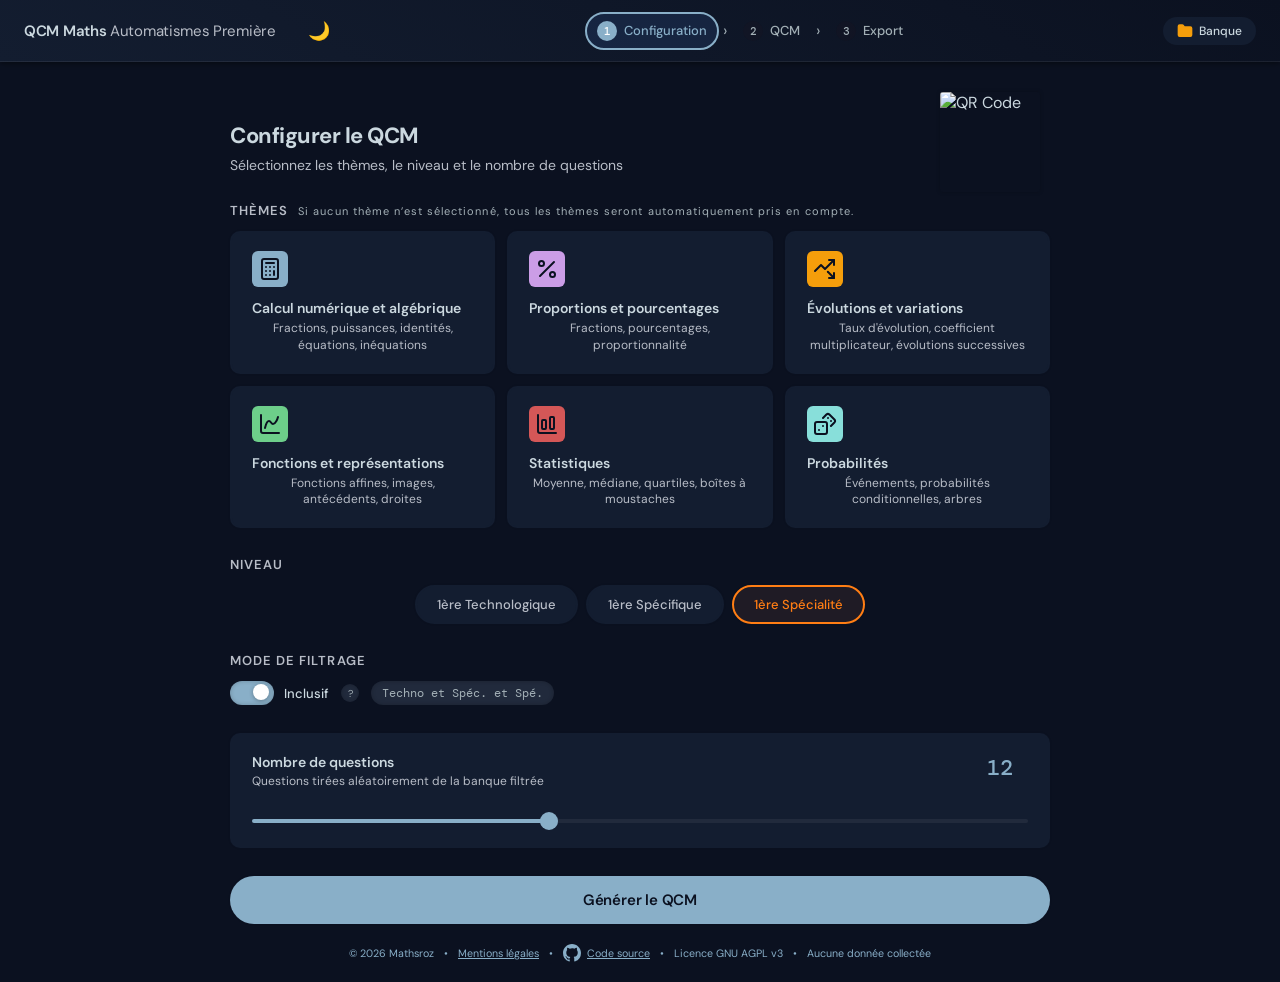
==== commit 495fcd0d: "live update and css apart" ====
--- a/index.html
+++ b/index.html
@@ -13,384 +13,17 @@
 <link rel="stylesheet" href="https://cdn.jsdelivr.net/npm/katex@0.16.9/dist/katex.min.css">
 <script defer src="https://cdn.jsdelivr.net/npm/katex@0.16.9/dist/katex.min.js"></script>
 <script defer src="https://cdn.jsdelivr.net/npm/katex@0.16.9/dist/contrib/auto-render.min.js"></script>
-<link rel="stylesheet" href="style.css">
-<style>
-/* ─── MAIN ─── */
-main { position: relative; z-index: 1; max-width: 860px; margin: 0 auto; padding: 20px 20px 0px 20px; }
-
-/* ─── VIEW TRANSITIONS ─── */
-.view { display: none; animation: slideIn 0.3s cubic-bezier(0.16,1,0.3,1); }
-.view.active { display: block; }
-@keyframes slideIn { from { opacity: 0; transform: translateY(16px); } to { opacity: 1; transform: translateY(0); } }
-
-/* ─── SECTION TITLE ─── */
-.section-title { font-size: 22px; font-weight: 700; letter-spacing: -0.5px; margin-bottom: 6px; }
-.section-sub { font-size: 14px; color: var(--text2); margin-bottom: 28px; }
-
-.warning {color:var(--card); 
-  font-size: 22px; font-weight: 700; 
-  letter-spacing: -0.5px; padding: 10px 15px; 
-  margin-bottom: 30px; 
-  border-radius: 10px;
-  background-color: var(--red);
-  border: 2px solid var(--red);}
-
-
-/* ─── THEME CARDS ─── */
-.theme-grid { display: grid; grid-template-columns: 1fr 1fr; gap: 12px; margin-bottom: 28px; }
-.theme-card {
-  text-align: center;
-  align-items: center;
-  justify-items: center;
-  background: var(--card); border: 2px solid var(--border2);border-color: var(--card); 
-  border-radius: var(--radius); padding: 18px 20px;
-  cursor: pointer; position: relative; overflow: hidden;
-  box-shadow: 0px 0px 3px rgba(0, 0, 0, 0.05);
-  transition: all 0.25s cubic-bezier(0.16,1,0.3,1);
-}
-.theme-card::after {
-  content: ''; position: absolute; bottom: 0; left: 0; right: 0; height: 3px;
-  background: var(--accent, var(--blue));
-  transform: scaleX(0); transform-origin: left;
-  transition: transform 0.3s cubic-bezier(0.16,1,0.3,1);
-}
-.theme-card:hover {  transform: translateY(-2px); }
-.theme-card:hover::after { transform: scaleX(1); }
-.theme-card.selected { border: 2px solid var(--border2); border-color: var(--accent, var(--blue)); }
-.theme-card.selected::after { transform: scaleX(1); }
-.theme-icon {
-  width: 36px; height: 36px; border-radius: 6px;
-  background: var(--icon-bg);
-  display: flex; align-items: center; justify-content: center;
-  font-size: 18px; margin-bottom: 12px;
-}
-.theme-name { display:flex; font-size:14px; font-weight: 600; margin-bottom: 3px;}
-.theme-desc { font-size: 12px; color: var(--text2); line-height: 1.4;}
-
-/* ─── LEVEL BUTTONS ─── */
-.level-section { margin-bottom: 28px; }
-.level-label { font-size: 13px; font-weight: 600; color: var(--text2); text-transform: uppercase; letter-spacing: 0.08em; margin-bottom: 12px; }
-.level-btns { display: flex; gap: 8px; justify-content: center; flex-wrap: wrap; }
-.level-btn {
-  padding: 9px 20px; border-radius: 99px; border: 2px solid var(--card);
-  background: var(--card); color: var(--text2);
-  font-family: var(--sans); font-size: 13px; font-weight: 500;
-  box-shadow: 0px 0px 3px rgba(0, 0, 0, 0.05);
-  cursor: pointer; transition: all 0.25s;
-}
-.level-btn:hover { border-color: rgba(255,255,255,0.12); color: var(--text);transform: translateY(-2px);}
-.level-btn.active[data-lvl="techno"]    { background: rgba(94,184,138,0.1);  border-color: var(--green);  color: var(--green);   }
-.level-btn.active[data-lvl="specifique"]{ background: rgba(212,175,110,0.1); border-color: var(--amber);  color: var(--amber);   }
-.level-btn.active[data-lvl="specialite"]{ background: rgba(217,119,87,0.1);  border-color: var(--orange); color: var(--orange); }
-
-/* ─── FILTER TOGGLE ─── */
-.filter-section { margin-bottom: 28px; }
-.filter-row { display: flex; align-items: center; gap: 12px; flex-wrap: wrap; }
-.toggle-wrap { display: flex; align-items: center; gap: 10px; }
-.toggle {
-  width: 44px; height: 24px; border-radius: 99px;
-  background: var(--card2); border: 0px solid var(--border2);
-  box-shadow: inset 0px 0px 4px rgba(0, 0, 0, 0.226);
-  position: relative; cursor: pointer; transition: background 0.25s; flex-shrink: 0;
-}
-.toggle.on { background: var(--accent);  }
-.toggle::after {
-  content: ''; position: absolute; top: 3px; left: 3px;
-  width: 16px; height: 16px; border-radius: 50%; background: #ffffff;
-  transition: transform 0.25s cubic-bezier(0.34,1.56,0.64,1);
-  box-shadow: 0 1px 4px rgba(0,0,0,0.3);
-}
-.toggle.on::after { transform: translateX(20px); }
-.toggle-label { font-size: 13px; font-weight: 500; }
-.filter-info {
-  font-size: 12px; color: var(--text3);
-  background: var(--card2); border: 0px solid var(--border2);
-  border-radius: 99px; padding: 4px 11px; font-family: var(--mono);
-  transition: all 0.25s;
-  box-shadow: inset 0px 0px 4px rgba(0, 0, 0, 0.226);
-}
-.tooltip-wrap { position: relative; display: inline-block; }
-.tooltip-icon {
-  width: 18px; height: 18px; border-radius: 50%;
-  background: var(--card2); border: 0px solid var(--border2);
-  display: flex; align-items: center; justify-content: center;
-  font-size: 10px; color: var(--text3); cursor: help;
-  box-shadow: inset 0px 0px 4px rgba(0, 0, 0, 0.226);
-}
-.tooltip-box {
-  position: absolute; bottom: calc(100% + 8px); left: 50%;
-  transform: translateX(-50%);
-  background: var(--card2); border: 0px solid var(--border);
-  border-radius: var(--radius2); padding: 10px 14px;
-  font-size: 12px; color: var(--text2); line-height: 1.5;
-  width: 240px; z-index: 99;
-  opacity: 0; pointer-events: none;
-  transition: opacity 0.2s; white-space: normal;
-}
-.tooltip-wrap:hover .tooltip-box { opacity: 1; }
-
-/* ─── SLIDER CARD ─── */
-.slider-card {
-  background: var(--card); border: 0px solid var(--border2);
-  border-radius: var(--radius); padding: 20px 22px; margin-bottom: 28px;
-  box-shadow: 0px 0px 3px rgba(0, 0, 0, 0.05);
-}
-.slider-header { display: flex; align-items: flex-start; justify-content: space-between; margin-bottom: 18px; }
-.slider-title { font-size: 14px; font-weight: 600; }
-.slider-sub { font-size: 12px; color: var(--text2); margin-top: 2px; }
-.slider-num {
-  font-family: var(--mono); font-size: 22px; font-weight: 500;
-  color: var(--accent); border: none; background: transparent;
-  width: 50px; text-align: right; outline: none;
-}
-input[type=range] {
-  -webkit-appearance: none; appearance: none;
-  width: 100%; height: 4px; border-radius: 99px;
-  background: var(--card2); outline: none; cursor: pointer;
-}
-input[type=range]::-webkit-slider-thumb {
-  -webkit-appearance: none; appearance: none;
-  width: 18px; height: 18px; border-radius: 50%;
-  background: var(--accent); cursor: pointer;
-  
-  transition: transform 0.2s;
-}
-input[type=range]::-webkit-slider-thumb:hover { transform: scale(1.2); }
-
-/* ─── GENERATE BUTTON ─── */
-.btn-generate {
-  display: block; width: 100%;
-  padding: 14px; border-radius: 99px;
-  background: var(--accent);
-  border: none; color: var(--bg);
-  font-family: var(--sans); font-size: 15px; font-weight: 600;
-  cursor: pointer; position: relative; overflow: hidden;
- box-shadow: 0px 0px 3px rgba(0, 0, 0, 0.05);
-  transition: all 0.25s; letter-spacing: -0.2px;
-}
-
-.btn-generate:hover { transform: translateY(-2px); color: var(--text); }
-.btn-generate:hover::after { left: 100%; }
-.btn-generate:disabled { opacity: 0.5; cursor: not-allowed; transform: none; }
-
-/* ─── PREVIEW ─── */
-.preview-header { display: flex; align-items: center; justify-content: space-between; flex-wrap: wrap; gap: 10px; margin-bottom: 24px; }
-.preview-meta { display: flex; flex-wrap: wrap; gap: 8px; }
-.meta-badge {
-  font-family: var(--mono); font-size: 11px; padding: 4px 10px;
-  border-radius: 99px; border: 0px solid; background: var(--card);
-  box-shadow: 0px 0px 3px rgba(0, 0, 0, .05);
-}
-.meta-blue   { border-color: var(--blue); color: var(--text2); }
-.meta-green  { border-color: rgba(111, 179, 144, 0.4);  color: var(--green); }
-.meta-orange { border-color: rgba(87, 133, 217, 0.4);  color: var(--blue); }
-.meta-gray   { border-color: var(--border2); color: var(--text3); }
-.meta-seed {color:var(--amber);cursor:pointer; transition: 0.2s;}
-.meta-seed:hover {transform: translateY(-2px);}
-.preview-actions { display: flex; flex-wrap: wrap; gap: 8px; margin-bottom: 24px; justify-content: center;}
-
-.question-card {
-  background: var(--card); border: 0px solid var(--border2);
-  border-radius: var(--radius); padding: 22px 24px; margin-bottom: 14px;
-  box-shadow: 0px 0px 3px rgba(0, 0, 0, 0.05);
-  transition: border-color 0.2s;
-}
-.q-header { display: flex; align-items: baseline; gap: 10px; margin-bottom: 14px; }
-.q-num {
-  font-family: var(--mono); font-size: 12px; color: var(--bg);
-  font-weight: 500;
-  background: var(--text3) ; 
-  padding: 2px 9px; border-radius: 99px; flex-shrink: 0;
-}
-.q-enonce { font-size: 14px; line-height: 1.7; flex: 1; }
-.answers-grid { display: grid; gap: 8px; margin-top: 14px; }
-.answer-btn {
-  display: flex; align-items: center; gap: 10px;
-  padding: 10px 14px; border-radius: var(--radius2);
-  border: 2px solid var(--card); background: var(--card2);
-  cursor: pointer; transition: all 0.2s; text-align: left;
-  box-shadow: inset 0px 0px 3px rgba(0, 0, 0, 0.089);
-  font-family: var(--sans); font-size: 13px; color: var(--text); width: 100%;
-}
-
-.answer-letter {
-  width: 24px; height: 24px; border-radius: 50%; flex-shrink: 0;
-  background: var(--text3); border: 0px solid var(--border2);
-  color: var(--card) ; 
-  display: flex; align-items: center; justify-content: center;
-  font-family: var(--mono); font-size: 11px; font-weight: 500;
-  transition: all 0.2s;
-}
-.answer-btn:hover {  background: var(--accent3);}
-.answer-btn:hover .answer-letter { background: var(--accent); border-color: var; color: white; }
-.answer-btn.selected { border-color: var(--accent); background: var(--accent3); }
-.answer-btn.selected .answer-letter { background: var(--accent); border-color: var(--accent); color: white; }
-.answer-btn.correct { border-color: var(--green); background: rgba(94,184,138,0.08); }
-.answer-btn.correct .answer-letter { background: var(--green); border-color: var(--green); color: white; }
-.answer-btn.wrong { border-color: var(--red); background: rgba(224,112,112,0.08); }
-.answer-btn.wrong .answer-letter { background: var(--red); border-color: var(--red); color: white; }
-
-.score-bar {
-  background: var(--card); border: 2px solid var(--border);
-  border-radius: var(--radius); padding: 18px 22px; margin-bottom: 20px;
-  display: flex; align-items: center; gap: 16px;
-}
-.score-num { font-family: var(--mono); font-size: 28px; font-weight: 500; color: var(--accent); }
-.score-label { font-size: 14px; color: var(--text2); }
-
-/* ─── EXPORT ─── */
-.tab-bar { display: flex; gap: 4px; margin-bottom: 20px; }
-.tab-btn {
-  display: inline-flex; align-items: center; gap: 5px;
-  padding: 8px 18px; border-radius: 10px; border: 0px solid var(--border2);
-  background: var(--card); color: var(--text2);
-  font-family: var(--sans); font-size: 13px; font-weight: 500; cursor: pointer;
-  border : 2px solid var(--card) ;
-  transition: all 0.2s;
-}
-.tab-btn.active { background: var(--accent3); border-color: var(--accent); color: var(--accent); }
-
-.export-options {
-  background: var(--card); border: 0px solid var(--border2);
-  border-radius: var(--radius); padding: 18px 20px; margin-bottom: 16px;
-  display: flex; flex-wrap: wrap; gap: 12px; align-items: center;
-}
-.export-opt { display: flex; align-items: center; gap: 8px; font-size: 13px; }
-.export-opt label { color: var(--text2); white-space: nowrap; }
-.export-opt select {
-  background: var(--card2); border: 0px solid var(--border2); color: var(--text);
-  border-radius: 6px; padding: 5px 10px; font-family: var(--sans); font-size: 13px;
-  outline: none; cursor: pointer;
-}
-.export-opt select:focus { border-color: rgba(87, 117, 217, 0.4); }
-.checkbox-opt { display: flex; align-items: center; gap: 8px; cursor: pointer; font-size: 13px; color: var(--text2); }
-.checkbox-opt input { accent-color: var(--accent); width: 15px; height: 15px; cursor: pointer; }
-
-.latex-preview {
-  background: #090d11; border: 1px solid var(--border2);
-  border-radius: var(--radius); padding: 20px;
-  font-family: var(--mono); font-size: 12px; line-height: 1.8;
-  max-height: 400px; overflow-y: auto; margin-bottom: 16px;
-  white-space: pre; tab-size: 2;
-  color: rgb(230, 230, 230);
-}
-.lt-cmd     { color: #d4af6e; }
-.lt-env     { color: #5eb88a; }
-.lt-math    { color: #d97757; }
-.lt-comment { color: #6b6660; font-style: italic; }
-.lt-brace   { color: #a09b90; }
-
-.export-btns { display: flex; gap: 10px; flex-wrap: wrap; }
-
-.qrcode { display: flex; margin: 10px; transition: .2s;}
-.qrcode:hover {cursor : pointer; transform: translateY(-2px);}
-
-/* ─── RESPONSIVE ─── */
-/* ─── RESPONSIVE MOBILE ─── */
-@media (max-width: 640px) {
-  .btn-editeur { display: none !important; }
-  .qrcode { display: none !important; }
-  .meta-seed { display: none !important; }
-  /* Header : logo + steps compacts */
-  header {
-    padding: 0 12px;
-    height: auto;
-    min-height: 52px;
-    flex-wrap: wrap;
-    gap: 6px;
-    padding-top: 8px;
-    padding-bottom: 8px;
-  }
-  .logo { font-size: 13px; }
-  .logo-badge { width: 26px; height: 26px; font-size: 13px; }
-  .steps { margin-left: 0; width: 100%; justify-content: center; gap: 2px; }
-  .step-pill { padding: 4px 8px; font-size: 11px; }
-  .step-pill .step-num { width: 16px; height: 16px; font-size: 10px; }
-  .step-sep { font-size: 12px; }
-
-  /* Main : moins de padding */
-  main { padding: 20px 12px 60px; }
-
-  /* Titres */
-  .section-title { font-size: 18px; }
-  .section-sub { font-size: 13px; margin-bottom: 18px; }
-
-  /* Thèmes : 1 colonne */
-  .theme-grid { grid-template-columns: 1fr 1fr !important; gap: 8px; margin-bottom: 18px; }
-  .theme-card { padding: 14px 16px; }
-  .theme-icon { width: 30px; height: 30px; font-size: 15px; margin-bottom: 8px; }
-  .theme-name { font-size: 13px; }
-  .theme-desc { font-size: 11px; }
-
-  /* Niveaux : pleine largeur */
-  .level-btns { gap: 6px; }
-  .level-btn { padding: 8px 14px; font-size: 12px; flex: 1; text-align: center; }
-
-  /* Toggle filtre */
-  .filter-row { gap: 8px; }
-  .filter-info { font-size: 11px; }
-
-  /* Slider */
-  .slider-card { padding: 16px; }
-  .slider-num { font-size: 18px; }
-
-  /* Bouton générer */
-  .btn-generate { font-size: 14px; padding: 13px; }
-
-  /* Actions preview : défilement horizontal */
-  .preview-actions {
-    gap: 6px;
-    overflow-x: auto;
-    flex-wrap: wrap;
-    padding-bottom: 4px;
-    -webkit-overflow-scrolling: touch;
-    scrollbar-width: none;
-  }
-  .preview-actions::-webkit-scrollbar { display: none; }
-  .preview-actions .btn { white-space: nowrap; flex-shrink: 0; padding: 7px 12px; font-size: 12px; }
-
-  /* Meta badges : défilement horizontal */
-  .preview-header { flex-direction: column; align-items: flex-start; gap: 8px; }
-  .preview-meta {
-    overflow-x: auto;
-    flex-wrap: wrap;
-    scrollbar-width: none;
-    -webkit-overflow-scrolling: touch;
-  }
-  .preview-meta::-webkit-scrollbar { display: none; }
-  .meta-badge { white-space: nowrap; }
-
-  /* Carte question */
-  .question-card { padding: 16px; }
-  .q-enonce { font-size: 13px; }
-
-  /* Grille réponses : toujours 1 colonne sur mobile */
-  .answers-grid { grid-template-columns: 1fr  !important; gap: 6px; }
-  .answer-btn { padding: 9px 12px; font-size: 12px; }
-
-  /* Score */
-  .score-bar { padding: 14px 16px; gap: 10px; }
-  .score-num { font-size: 22px; }
-
-  /* Export */
-  .tab-bar { overflow-x: auto; flex-wrap: nowrap; scrollbar-width: none; }
-  .tab-bar::-webkit-scrollbar { display: none; }
-  .tab-btn { display: inline-flex; align-items: center; gap: 5px; padding: 7px 12px; font-size: 12px; }
-  .export-options { padding: 14px; gap: 10px; flex-direction: column; align-items: flex-start; }
-  .latex-preview { font-size: 11px; padding: 14px; max-height: 280px; }
-  .export-btns { flex-direction: column; }
-  .export-btns .btn { width: 100%; justify-content: center; }
-}
-
-/* ─── MODE PRÉSENTATION → presentation.css ─── */
-</style>
-<link rel="stylesheet" href="presentation.css">
+<link rel="stylesheet" href="style/style.css">
+  <link rel="stylesheet" href="style/index.css">
+<link rel="stylesheet" href="style/presentation.css">
+<link rel="stylesheet" href="style/live-quiz.css">
+
+
 </head>
 <body>
 
 <header>
   <div class="logo">
-    <!-- <div class="logo-badge"> </div> -->
     <div class="logo-text">QCM Maths <span>Automatismes Première </span></div>
   </div>
   <button id="themeToggle" onclick="toggleThemeMode()" style="
@@ -404,7 +37,7 @@
     </div>
     <div class="step-sep">›</div>
     <div class="step-pill" id="step2" onclick="goToView('preview')">
-      <div class="step-num">2</div> Prévisualisation
+      <div class="step-num">2</div> QCM
     </div>
     <div class="step-sep">›</div>
     <div class="step-pill" id="step3" onclick="goToView('export')">
@@ -513,16 +146,15 @@
   <div class="view" id="view-preview">
     <div class="preview-header">
       <div>
-        <div class="section-title">Prévisualisation</div>
+        <div class="section-title">QCM</div>
       </div>
       <div class="preview-meta" id="previewMeta"></div>
     </div>
     <div class="preview-actions">
       <button class="btn" onclick="goToView('config')"><svg xmlns="http://www.w3.org/2000/svg" width="18" height="18" viewBox="0 0 24 24" fill="none" stroke="currentColor" stroke-width="2" stroke-linecap="round" stroke-linejoin="round" class="lucide lucide-undo2-icon lucide-undo-2"><path d="M9 14 4 9l5-5"/><path d="M4 9h10.5a5.5 5.5 0 0 1 5.5 5.5a5.5 5.5 0 0 1-5.5 5.5H11"/></svg>   </button>
       <button class="btn " onclick="regenerate()"><svg xmlns="http://www.w3.org/2000/svg" width="18" height="18" viewBox="0 0 24 24" fill="none" stroke="currentColor" stroke-width="2" stroke-linecap="round" stroke-linejoin="round" class="lucide lucide-refresh-ccw-icon lucide-refresh-ccw"><path d="M21 12a9 9 0 0 0-9-9 9.75 9.75 0 0 0-6.74 2.74L3 8"/><path d="M3 3v5h5"/><path d="M3 12a9 9 0 0 0 9 9 9.75 9.75 0 0 0 6.74-2.74L21 16"/><path d="M16 16h5v5"/></svg> </button>
-      <button class="btn " id="btnSubmit" onclick="submitQCM()"><svg xmlns="http://www.w3.org/2000/svg" width="18" height="18" viewBox="0 0 24 24" fill="none" stroke=var(--green) stroke-width="2" stroke-linecap="round" stroke-linejoin="round" class="lucide lucide-square-check-big-icon lucide-square-check-big"><path d="M21 10.656V19a2 2 0 0 1-2 2H5a2 2 0 0 1-2-2V5a2 2 0 0 1 2-2h12.344"/><path d="m9 11 3 3L22 4"/></svg> Corriger</button>
-      <!-- <button class="btn" id="btnCorrect" onclick="toggleCorrection()">👁️ Afficher le corrigé</button> -->
-      <button class="btn" onclick="startPresentation()"><svg xmlns="http://www.w3.org/2000/svg" width="18" height="18" viewBox="0 0 24 24" fill="none" stroke="currentColor" stroke-width="2" stroke-linecap="round" stroke-linejoin="round" class="lucide lucide-monitor-icon lucide-monitor"><rect width="20" height="14" x="2" y="3" rx="2"/><line x1="8" x2="16" y1="21" y2="21"/><line x1="12" x2="12" y1="17" y2="21"/></svg> Présentation</button>
+      <button class="btn btn-green" id="btnSubmit" onclick="submitQCM()"><svg xmlns="http://www.w3.org/2000/svg" width="18" height="18" viewBox="0 0 24 24" fill="none" stroke=var(--green) stroke-width="2" stroke-linecap="round" stroke-linejoin="round" class="lucide lucide-square-check-big-icon lucide-square-check-big"><path d="M21 10.656V19a2 2 0 0 1-2 2H5a2 2 0 0 1-2-2V5a2 2 0 0 1 2-2h12.344"/><path d="m9 11 3 3L22 4"/></svg> Corriger</button>
+      <button class="btn btn-blue" onclick="startPresentation()" ><svg xmlns="http://www.w3.org/2000/svg" width="18" height="18" viewBox="0 0 24 24" fill="none" stroke="var(--blue)" stroke-width="2" stroke-linecap="round" stroke-linejoin="round" class="lucide lucide-monitor-icon lucide-monitor"><rect width="20" height="14" x="2" y="3" rx="2"/><line x1="8" x2="16" y1="21" y2="21"/><line x1="12" x2="12" y1="17" y2="21"/></svg> Présentation</button>
       <button class="btn " onclick="goToView('export')"><svg xmlns="http://www.w3.org/2000/svg" width="18" height="18" viewBox="0 0 24 24" fill="none" stroke="currentColor" stroke-width="2" stroke-linecap="round" stroke-linejoin="round" class="lucide lucide-file-icon lucide-file"><path d="M6 22a2 2 0 0 1-2-2V4a2 2 0 0 1 2-2h8a2.4 2.4 0 0 1 1.704.706l3.588 3.588A2.4 2.4 0 0 1 20 8v12a2 2 0 0 1-2 2z"/><path d="M14 2v5a1 1 0 0 0 1 1h5"/></svg> Exporter</button>
     </div>
     <div id="scoreBar" style="display:none" class="score-bar">
@@ -536,10 +168,10 @@
   <div class="view" id="view-export">
     <div class="section-title">Export LaTeX</div>
     <div class="section-sub">Téléchargez votre QCM en format LaTeX ou compilez-le en PDF</div>
-    <div style="display:flex;align-items:center;gap:10px;margin-bottom:20px;">
-      <button class="btn" onclick="goToView('preview')"><svg xmlns="http://www.w3.org/2000/svg" width="18" height="18" viewBox="0 0 24 24" fill="none" stroke="currentColor" stroke-width="2" stroke-linecap="round" stroke-linejoin="round" class="lucide lucide-undo2-icon lucide-undo-2"><path d="M9 14 4 9l5-5"/><path d="M4 9h10.5a5.5 5.5 0 0 1 5.5 5.5a5.5 5.5 0 0 1-5.5 5.5H11"/></svg> Prévisualisation</button>
-    </div>
-    <div class="tab-bar">
+    <div style="display:flex;align-items:center;gap:10px;margin-bottom:20px;"><div class="tab-bar"></div>
+      <button class="btn" onclick="goToView('preview')"><svg xmlns="http://www.w3.org/2000/svg" width="18" height="18" viewBox="0 0 24 24" fill="none" stroke="currentColor" stroke-width="2" stroke-linecap="round" stroke-linejoin="round" class="lucide lucide-undo2-icon lucide-undo-2"><path d="M9 14 4 9l5-5"/><path d="M4 9h10.5a5.5 5.5 0 0 1 5.5 5.5a5.5 5.5 0 0 1-5.5 5.5H11"/></svg> </button>
+    
+    
       <button class="tab-btn active" onclick="switchExportTab('exam',this)"><svg xmlns="http://www.w3.org/2000/svg" width="18" height="18" viewBox="0 0 24 24" fill="none" stroke="currentColor" stroke-width="2" stroke-linecap="round" stroke-linejoin="round" class="lucide lucide-file-pen-icon lucide-file-pen"><path d="M12.659 22H18a2 2 0 0 0 2-2V8a2.4 2.4 0 0 0-.706-1.706l-3.588-3.588A2.4 2.4 0 0 0 14 2H6a2 2 0 0 0-2 2v9.34"/><path d="M14 2v5a1 1 0 0 0 1 1h5"/><path d="M10.378 12.622a1 1 0 0 1 3 3.003L8.36 20.637a2 2 0 0 1-.854.506l-2.867.837a.5.5 0 0 1-.62-.62l.836-2.869a2 2 0 0 1 .506-.853z"/></svg> Document classique</button>
       <button class="tab-btn" onclick="switchExportTab('beamer',this)"><svg xmlns="http://www.w3.org/2000/svg" width="18" height="18" viewBox="0 0 24 24" fill="none" stroke="currentColor" stroke-width="2" stroke-linecap="round" stroke-linejoin="round" class="lucide lucide-monitor-icon lucide-monitor"><rect width="20" height="14" x="2" y="3" rx="2"/><line x1="8" x2="16" y1="21" y2="21"/><line x1="12" x2="12" y1="17" y2="21"/></svg> Diaporama</button>
     </div>
@@ -599,7 +231,7 @@
         <span>•</span>
         <div style="display:flex; gap:12px; justify-content:center;align-items: center;">
 
-            <a href="mentions-legales.html" style="color:inherit; " >Mentions légales</a>
+            <a href="mentionslegales.html" style="color:inherit; " >Mentions légales</a>
           </div>
             <span>•</span>
         
@@ -652,7 +284,7 @@
 <script src="questions/proba.js"></script>
 <script src="presentation.js"></script>
 <script src="compiler.js"></script>
-
+<script src="live-quiz.js"></script>
 <script>
 // ═══════════════════════════════════════════════════════
 //  ASSEMBLAGE DE LA BANQUE COMPLÈTE
@@ -776,8 +408,11 @@
   const bonne  = template.bonneReponse(vars);
   const dist   = template.distracteurs(vars);
   const allReponses = shuffle([bonne, ...dist.slice(0,3)]);
+  const bonneIdx = allReponses.indexOf(bonne);
   return { id: template.id+'_'+Math.random().toString(36).slice(2,6),
+    templateId: template.id,
     theme: template.theme, cols: template.cols||4,
+    vars, bonneIdx,
     enonce, reponses: allReponses, bonneReponse: bonne };
 }
 function shuffle(arr) {
@@ -853,7 +488,6 @@
     `<div class="meta-badge meta-seed"  title="Cliquer pour afficher le QRcode" onclick="openQRCode()">qrcode</div>`;
   document.getElementById('scoreBar').style.display = 'none';
   document.getElementById('btnSubmit').style.display = '';
-  // document.getElementById('btnCorrect').textContent = '👁️ Afficher le corrigé';
 
   const container = document.getElementById('questionsContainer');
   container.innerHTML = '';
@@ -994,25 +628,6 @@
   document.getElementById('btnSubmit').style.display = 'none';
   setTimeout(()=>{ if(window.renderMathInElement) renderMathInElement(document.body,{delimiters:[{left: '$$', right: '$$', display: true},{left:'$',right:'$',display:false}],throwOnError:false}); },80);
 }
-// function toggleCorrection() {
-//   state.showCorrection = !state.showCorrection;
-//   document.getElementById('btnCorrect').textContent = state.showCorrection ? '🙈 Masquer le corrigé' : '👁️ Afficher le corrigé';
-//   state.generatedQuestions.forEach((q,qi) => {
-//     const sel = state.userAnswers[qi];
-//     document.getElementById('answers_'+qi).querySelectorAll('.answer-btn').forEach((btn,ri) => {
-//       btn.classList.remove('selected','correct','wrong');
-//       if (state.showCorrection) {
-//         const isCorrect = q.reponses[ri] === q.bonneReponse;
-//         const isSelected = ri === sel;
-//         if (isCorrect) btn.classList.add('correct');
-//         if (!isCorrect && isSelected) btn.classList.add('wrong');
-//       } else {
-//         if (ri === sel) btn.classList.add('selected');
-//       }
-//     });
-//   });
-//   setTimeout(()=>{ if(window.renderMathInElement) renderMathInElement(document.body,{delimiters:[{left:'$',right:'$',display:false}],throwOnError:false}); },200);
-// }
 
 // ═══════════════════════════════════════════════════════
 //  EXPORT LATEX
--- a/style/style.css
+++ b/style/style.css
@@ -0,0 +1,191 @@
+
+:root {
+  /* Fonds */
+  --bg:      rgb(11, 17, 32);        
+  --card:    rgb(19,29,48);     
+  --card2:   rgb(33, 42, 60);        
+
+  /* Borders */
+  --border:  rgba(60, 122, 193, 0.2);
+  --border2: rgba(255, 255, 255, 0.07);
+
+  /* Accent  */
+  --accent:  #89afc8;
+  --accent2: rgb(91, 124, 185);
+  --accent3: rgba(62, 106, 187, 0.171);
+
+  /* Textes — */
+  --text:    #cbd8df;        
+  --text2:   #b8bdc7;        
+  --text3:   #a3b0b6;        
+
+  /* Statuts */
+  --green:   #6dce8a;
+  --green2:  #4a9a72;
+  --blue:    #89afc8;
+  --blue2:   #6494b0;
+  --red:     #d45757;
+  --amber:   #ddc286;
+  --orange: #ff7e14;
+  --pur : #cb9de6;
+  --cyan : #88dfda;
+  --yellow : #f59e0b;
+  --autre : #8fe953;
+
+  --mono:   'DM Mono', monospace;
+  --sans:   'DM Sans', sans-serif;
+  --radius: 10px;
+  --radius2: 7px;
+}
+
+/* ── Thème clair ──────────────────────────────────────── */
+body.light {
+  --bg:      rgb(255, 249, 240);
+  --card:    rgb(255, 255, 255);
+  --card2:   rgb(255, 249, 240);
+
+  --border:  rgba(235, 241, 248, 0.15);
+  --border2: rgba(255, 255, 255, 0.08);
+
+  --accent:  #b6814f;
+  --accent2: #b17e5c;
+  --accent3: rgba(167, 89, 0, 0.15);
+
+  --text:    #000000;
+  --text2:   #383535;
+  --text3:   #7e7871;
+
+  --green:   #1a9450;
+  --green2:  #127038;
+  --blue:    #2666a0;
+  --blue2:   #9fc4e4;
+  --red:     #b83030;
+  --amber:   #8a6010;
+  --orange:  #c05808;
+  --pur:     #7030a8;
+  --cyan:    #0a8080;
+  --yellow:  #ffb52b;
+  --autre:   #3a8a08;
+}
+
+
+/* Transition douce au changement de thème */
+.theme-transitioning,
+.theme-transitioning * {
+  transition: background-color 0s ease, border-color 0s ease,
+              color 0s ease, box-shadow 0s ease !important;
+}
+
+*, *::before, *::after { box-sizing: border-box; margin: 0; padding: 0; }
+html { scroll-behavior: smooth; }
+body {
+  font-family: var(--sans);
+  background: var(--bg);
+  color: var(--text);
+  min-height: 100vh;
+}
+body::before {
+  content: '';
+  position: fixed; inset: 0;
+  pointer-events: none; z-index: 0;
+}
+::-webkit-scrollbar { width: 5px; }
+::-webkit-scrollbar-track { background: transparent; }
+::-webkit-scrollbar-thumb { background: rgba(131, 159, 211, 0.3); border-radius: 99px; }
+
+/* ─── HEADER ─── */
+header {
+  position: sticky; top: 0; z-index: 100;
+  background: linear-gradient(30deg, var(--card),var(--bg));
+  border-bottom: 1px solid var(--border2);
+  padding: 0 24px;
+  gap: 24px;
+  height: 62px;
+  display: flex; align-items: center; gap: 24px;
+  box-shadow: 0px 2px 5px rgba(0, 0, 0, 0.4);
+}
+.logo {
+  display: flex; align-items: center; gap: 10px;
+  font-size: 15px; font-weight: 600; letter-spacing: -0.3px; white-space: nowrap;
+}
+.logo-badge {
+  background: linear-gradient(135deg, var(--accent), var(--accent2));
+  border-radius: 8px; width: 32px; height: 32px;
+  display: flex; align-items: center; justify-content: center;
+  font-size: 16px;
+}
+.logo-text span { color: var(--text2); font-weight: 400; }
+.steps {
+  display: flex; align-items: center; gap: 4px; margin-left: auto;
+}
+.step-pill {
+  display: flex; align-items: center; gap: 7px;
+  padding: 7px 10px; border-radius: 99px;
+  font-size: 13px; font-weight: 500; cursor: pointer;
+  border: 2px solid transparent;
+  color: var(--text3); transition: all 0.25s;
+}
+.step-pill .step-num {
+  width: 20px; height: 20px; border-radius: 50%;
+  background: rgba(51, 14, 14, 0.07);
+  display: flex; align-items: center; justify-content: center;
+  font-size: 11px; font-family: var(--mono); font-weight: 500;
+  transition: all 0.25s;
+}
+.step-pill.active {
+  color: var(--accent);
+  border-color: var(--accent);
+  background: var(--accent3);
+  
+}
+.step-pill.active .step-num { background: var(--accent); color: #ffffff; }
+.step-pill.done { color: var(--text2); }
+.step-pill.done .step-num { background: var(--accent3); }
+.step-sep { color: var(--text3); font-size: 16px; }
+
+/* ─── GENERIC BUTTONS ─── */
+.btn {
+  display: inline-flex; align-items: center; gap: 5px;
+  padding: 6px 14px; border-radius: 99px;
+  font-family: var(--sans); font-size: 13px; font-weight: 500;
+  cursor: pointer; transition: all 0.2s; border: 2px solid var(--card);
+  background: var(--card); color: var(--text2);
+  box-shadow: 0px 0px 3px rgba(0, 0, 0, 0.05);
+}
+.btn:hover {  color: var(--text); transform: translateY(-2px); border-color: rgba(255,255,255,0.12);}
+.btn-blue:hover  { border-color: var(--blue);color: var(--blue);}
+
+.btn-green:hover { border-color: var(--green); color: var(--green);}
+
+.btn-red:hover   { border-color: var(--red); color: var(--red);}
+
+/* ─── TOAST ─── */
+#toast {
+  position: fixed; bottom: 28px; left: 50%; transform: translateX(-50%) translateY(80px);
+  background: var(--card2); backdrop-filter: blur(12px);
+  border-radius: var(--radius2); padding: 12px 20px;
+  font-size: 13px; color: var(--text); z-index: 9999;
+  transition: transform 0.35s cubic-bezier(0.16,1,0.3,1), opacity 0.35s;
+  opacity: 0; white-space: nowrap;
+}
+#toast.show { transform: translateX(-50%) translateY(0); opacity: 1; }
+#toast.success { border-left-color: var(--green); }
+#toast.error   { border-left-color: var(--red); }
+
+/* ─── FIGURES ─── */
+.fig-wrap { display: flex; justify-content: center; margin: 3px 0; }
+.fig-wrap svg { max-width: 100%; height: auto; border-radius: 6px; overflow: visible; }
+
+footer{
+  display: flex; 
+  justify-content: center;align-items: center;
+  color: var(--accent);
+  font-family: 'DM sans', sans-serif;
+  font-size: 8pt;
+  flex-wrap: wrap;
+  gap: 10px;
+  padding: 20px;
+  z-index: 1;
+  margin-top: auto;
+}
+
--- a/style/index.css
+++ b/style/index.css
@@ -0,0 +1,320 @@
+/* ═══════════════════════════════════════════════════════
+   index.css — Styles spécifiques à index.html
+   ═══════════════════════════════════════════════════════ */
+
+/* ─── MAIN ─── */
+main { position: relative; z-index: 1; max-width: 860px; margin: 0 auto; padding: 20px 20px 0px 20px; }
+
+/* ─── VIEW TRANSITIONS ─── */
+.view { display: none; animation: slideIn 0.3s cubic-bezier(0.16,1,0.3,1); }
+.view.active { display: block; }
+@keyframes slideIn { from { opacity: 0; transform: translateY(16px); } to { opacity: 1; transform: translateY(0); } }
+
+/* ─── SECTION TITLE ─── */
+.section-title { font-size: 22px; font-weight: 700; letter-spacing: -0.5px; margin-bottom: 6px; }
+.section-sub { font-size: 14px; color: var(--text2); margin-bottom: 28px; }
+
+.warning {
+  color: var(--card);
+  font-size: 22px; font-weight: 700;
+  letter-spacing: -0.5px; padding: 10px 15px;
+  margin-bottom: 30px;
+  border-radius: 10px;
+  background-color: var(--red);
+  border: 2px solid var(--red);
+}
+
+/* ─── THEME CARDS ─── */
+.theme-grid { display: grid; grid-template-columns: 1fr 1fr; gap: 12px; margin-bottom: 28px; }
+.theme-card {
+  text-align: center;
+  align-items: center;
+  justify-items: center;
+  background: var(--card); border: 2px solid var(--card);
+  border-radius: var(--radius); padding: 18px 20px;
+  cursor: pointer; position: relative; overflow: hidden;
+  box-shadow: 0px 0px 3px rgba(0, 0, 0, 0.05);
+  transition: all 0.25s cubic-bezier(0.16,1,0.3,1);
+}
+.theme-card::after {
+  content: ''; position: absolute; bottom: 0; left: 0; right: 0; height: 3px;
+  background: var(--accent, var(--blue));
+  transform: scaleX(0); transform-origin: left;
+  transition: transform 0.3s cubic-bezier(0.16,1,0.3,1);
+}
+.theme-card:hover { transform: translateY(-2px); border-color: var(--border2); }
+.theme-card:hover::after { transform: scaleX(1); }
+.theme-card.selected { border: 2px solid var(--accent, var(--blue)); }
+.theme-card.selected::after { transform: scaleX(1); }
+.theme-icon {
+  width: 36px; height: 36px; border-radius: 6px;
+  background: var(--icon-bg);
+  display: flex; align-items: center; justify-content: center;
+  font-size: 18px; margin-bottom: 12px;
+}
+.theme-name { display: flex; font-size: 14px; font-weight: 600; margin-bottom: 3px; }
+.theme-desc { font-size: 12px; color: var(--text2); line-height: 1.4; }
+
+/* ─── LEVEL BUTTONS ─── */
+.level-section { margin-bottom: 28px; }
+.level-label { font-size: 13px; font-weight: 600; color: var(--text2); text-transform: uppercase; letter-spacing: 0.08em; margin-bottom: 12px; }
+.level-btns { display: flex; gap: 8px; justify-content: center; flex-wrap: wrap; }
+.level-btn {
+  padding: 9px 20px; border-radius: 99px; border: 2px solid var(--card);
+  background: var(--card); color: var(--text2);
+  font-family: var(--sans); font-size: 13px; font-weight: 500;
+  box-shadow: 0px 0px 3px rgba(0, 0, 0, 0.05);
+  cursor: pointer; transition: all 0.25s;
+}
+.level-btn:hover { border-color: rgba(255,255,255,0.12); color: var(--text); transform: translateY(-2px); }
+.level-btn.active[data-lvl="techno"]    { background: rgba(94,184,138,0.1);  border-color: var(--green);  color: var(--green);  }
+.level-btn.active[data-lvl="specifique"]{ background: rgba(212,175,110,0.1); border-color: var(--amber);  color: var(--amber);  }
+.level-btn.active[data-lvl="specialite"]{ background: rgba(217,119,87,0.1);  border-color: var(--orange); color: var(--orange); }
+
+/* ─── FILTER TOGGLE ─── */
+.filter-section { margin-bottom: 28px; }
+.filter-row { display: flex; align-items: center; gap: 12px; flex-wrap: wrap; }
+.toggle-wrap { display: flex; align-items: center; gap: 10px; }
+.toggle {
+  width: 44px; height: 24px; border-radius: 99px;
+  background: var(--card2);
+  box-shadow: inset 0px 0px 4px rgba(0, 0, 0, 0.226);
+  position: relative; cursor: pointer; transition: background 0.25s; flex-shrink: 0;
+}
+.toggle.on { background: var(--accent); }
+.toggle::after {
+  content: ''; position: absolute; top: 3px; left: 3px;
+  width: 16px; height: 16px; border-radius: 50%; background: #ffffff;
+  transition: transform 0.25s cubic-bezier(0.34,1.56,0.64,1);
+  box-shadow: 0 1px 4px rgba(0,0,0,0.3);
+}
+.toggle.on::after { transform: translateX(20px); }
+.toggle-label { font-size: 13px; font-weight: 500; }
+.filter-info {
+  font-size: 12px; color: var(--text3);
+  background: var(--card2);
+  border-radius: 99px; padding: 4px 11px; font-family: var(--mono);
+  transition: all 0.25s;
+  box-shadow: inset 0px 0px 4px rgba(0, 0, 0, 0.226);
+}
+.tooltip-wrap { position: relative; display: inline-block; }
+.tooltip-icon {
+  width: 18px; height: 18px; border-radius: 50%;
+  background: var(--card2);
+  display: flex; align-items: center; justify-content: center;
+  font-size: 10px; color: var(--text3); cursor: help;
+  box-shadow: inset 0px 0px 4px rgba(0, 0, 0, 0.226);
+}
+.tooltip-box {
+  position: absolute; bottom: calc(100% + 8px); left: 50%;
+  transform: translateX(-50%);
+  background: var(--card2);
+  border-radius: var(--radius2); padding: 10px 14px;
+  font-size: 12px; color: var(--text2); line-height: 1.5;
+  width: 240px; z-index: 99;
+  opacity: 0; pointer-events: none;
+  transition: opacity 0.2s; white-space: normal;
+}
+.tooltip-wrap:hover .tooltip-box { opacity: 1; }
+
+/* ─── SLIDER CARD ─── */
+.slider-card {
+  background: var(--card);
+  border-radius: var(--radius); padding: 20px 22px; margin-bottom: 28px;
+  box-shadow: 0px 0px 3px rgba(0, 0, 0, 0.05);
+}
+.slider-header { display: flex; align-items: flex-start; justify-content: space-between; margin-bottom: 18px; }
+.slider-title { font-size: 14px; font-weight: 600; }
+.slider-sub { font-size: 12px; color: var(--text2); margin-top: 2px; }
+.slider-num {
+  font-family: var(--mono); font-size: 22px; font-weight: 500;
+  color: var(--accent); border: none; background: transparent;
+  width: 50px; text-align: right; outline: none;
+}
+input[type=range] {
+  -webkit-appearance: none; appearance: none;
+  width: 100%; height: 4px; border-radius: 99px;
+  background: var(--card2); outline: none; cursor: pointer;
+}
+input[type=range]::-webkit-slider-thumb {
+  -webkit-appearance: none; appearance: none;
+  width: 18px; height: 18px; border-radius: 50%;
+  background: var(--accent); cursor: pointer;
+  transition: transform 0.2s;
+}
+input[type=range]::-webkit-slider-thumb:hover { transform: scale(1.2); }
+
+/* ─── GENERATE BUTTON ─── */
+.btn-generate {
+  display: block; width: 100%;
+  padding: 14px; border-radius: 99px;
+  background: var(--accent);
+  border: none; color: var(--bg);
+  font-family: var(--sans); font-size: 15px; font-weight: 600;
+  cursor: pointer; position: relative; overflow: hidden;
+  box-shadow: 0px 0px 3px rgba(0, 0, 0, 0.05);
+  transition: all 0.25s; letter-spacing: -0.2px;
+}
+.btn-generate:hover { transform: translateY(-2px); color: var(--text); }
+.btn-generate:disabled { opacity: 0.5; cursor: not-allowed; transform: none; }
+
+/* ─── PREVIEW ─── */
+.preview-header { display: flex; align-items: center; justify-content: space-between; flex-wrap: wrap; gap: 10px; margin-bottom: 24px; }
+.preview-meta { display: flex; flex-wrap: wrap; gap: 8px; }
+.meta-badge {
+  font-family: var(--mono); font-size: 11px; padding: 4px 10px;
+  border-radius: 99px; background: var(--card);
+  box-shadow: 0px 0px 3px rgba(0, 0, 0, .05);
+}
+.meta-blue   { color: var(--text2); }
+.meta-green  { color: var(--green); }
+.meta-orange { color: var(--blue); }
+.meta-gray   { color: var(--text3); }
+.meta-seed   { color: var(--amber); cursor: pointer; transition: 0.2s; }
+.meta-seed:hover { transform: translateY(-2px); }
+.preview-actions { display: flex; flex-wrap: wrap; gap: 8px; margin-bottom: 24px; justify-content: center; }
+
+.question-card {
+  background: var(--card);
+  border-radius: var(--radius); padding: 22px 24px; margin-bottom: 14px;
+  box-shadow: 0px 0px 3px rgba(0, 0, 0, 0.05);
+  transition: border-color 0.2s;
+}
+.q-header { display: flex; align-items: baseline; gap: 10px; margin-bottom: 14px; }
+.q-num {
+  font-family: var(--mono); font-size: 12px; color: var(--bg);
+  font-weight: 500;
+  background: var(--text3);
+  padding: 2px 9px; border-radius: 99px; flex-shrink: 0;
+}
+.q-enonce { font-size: 14px; line-height: 1.7; flex: 1; }
+.answers-grid { display: grid; gap: 8px; margin-top: 14px; }
+.answer-btn {
+  display: flex; align-items: center; gap: 10px;
+  padding: 10px 14px; border-radius: var(--radius2);
+  border: 2px solid var(--card); background: var(--card2);
+  cursor: pointer; transition: all 0.2s; text-align: left;
+  box-shadow: inset 0px 0px 3px rgba(0, 0, 0, 0.089);
+  font-family: var(--sans); font-size: 13px; color: var(--text); width: 100%;
+}
+.answer-letter {
+  width: 24px; height: 24px; border-radius: 50%; flex-shrink: 0;
+  background: var(--text3);
+  color: var(--card);
+  display: flex; align-items: center; justify-content: center;
+  font-family: var(--mono); font-size: 11px; font-weight: 500;
+  transition: all 0.2s;
+}
+.answer-btn:hover { background: var(--accent3); border-color: var(--border2); }
+.answer-btn:hover .answer-letter { background: var(--accent); color: white; }
+.answer-btn.selected { border-color: var(--accent); background: var(--accent3); }
+.answer-btn.selected .answer-letter { background: var(--accent); border-color: var(--accent); color: white; }
+.answer-btn.correct { border-color: var(--green); background: rgba(94,184,138,0.08); }
+.answer-btn.correct .answer-letter { background: var(--green); border-color: var(--green); color: white; }
+.answer-btn.wrong { border-color: var(--red); background: rgba(224,112,112,0.08); }
+.answer-btn.wrong .answer-letter { background: var(--red); border-color: var(--red); color: white; }
+
+.score-bar {
+  background: var(--card); border: 2px solid var(--border);
+  border-radius: var(--radius); padding: 18px 22px; margin-bottom: 20px;
+  display: flex; align-items: center; gap: 16px;
+}
+.score-num { font-family: var(--mono); font-size: 28px; font-weight: 500; color: var(--accent); }
+.score-label { font-size: 14px; color: var(--text2); }
+
+/* ─── EXPORT ─── */
+.tab-bar { display: flex; gap: 4px; margin-bottom: 20px; }
+.tab-btn {
+  display: inline-flex; align-items: center; gap: 5px;
+  padding: 8px 18px; border-radius: 10px;
+  background: var(--card); color: var(--text2);
+  font-family: var(--sans); font-size: 13px; font-weight: 500; cursor: pointer;
+  border: 2px solid var(--card);
+  transition: all 0.2s;
+}
+.tab-btn.active { background: var(--accent3); border-color: var(--accent); color: var(--accent); }
+
+.export-options {
+  background: var(--card);
+  border-radius: var(--radius); padding: 18px 20px; margin-bottom: 16px;
+  display: flex; flex-wrap: wrap; gap: 12px; align-items: center;
+}
+.export-opt { display: flex; align-items: center; gap: 8px; font-size: 13px; }
+.export-opt label { color: var(--text2); white-space: nowrap; }
+.export-opt select {
+  background: var(--card2); border: none; color: var(--text);
+  border-radius: 6px; padding: 5px 10px; font-family: var(--sans); font-size: 13px;
+  outline: none; cursor: pointer;
+}
+.checkbox-opt { display: flex; align-items: center; gap: 8px; cursor: pointer; font-size: 13px; color: var(--text2); }
+.checkbox-opt input { accent-color: var(--accent); width: 15px; height: 15px; cursor: pointer; }
+
+.latex-preview {
+  background: #090d11; border: 1px solid var(--border2);
+  border-radius: var(--radius); padding: 20px;
+  font-family: var(--mono); font-size: 12px; line-height: 1.8;
+  max-height: 400px; overflow-y: auto; margin-bottom: 16px;
+  white-space: pre; tab-size: 2;
+  color: rgb(230, 230, 230);
+}
+.lt-cmd     { color: #d4af6e; }
+.lt-env     { color: #5eb88a; }
+.lt-math    { color: #d97757; }
+.lt-comment { color: #6b6660; font-style: italic; }
+.lt-brace   { color: #a09b90; }
+
+.export-btns { display: flex; gap: 10px; flex-wrap: wrap; }
+
+.qrcode { display: flex; margin: 10px; transition: .2s; }
+.qrcode:hover { cursor: pointer; transform: translateY(-2px); }
+
+/* ─── RESPONSIVE MOBILE ─── */
+@media (max-width: 640px) {
+  .btn-editeur { display: none !important; }
+  .qrcode { display: none !important; }
+  .meta-seed { display: none !important; }
+
+  header { padding: 0 12px; height: auto; min-height: 52px; flex-wrap: wrap; gap: 6px; padding-top: 8px; padding-bottom: 8px; }
+  .logo { font-size: 13px; }
+  .logo-badge { width: 26px; height: 26px; font-size: 13px; }
+  .steps { margin-left: 0; width: 100%; justify-content: center; gap: 2px; }
+  .step-pill { padding: 4px 8px; font-size: 11px; }
+  .step-pill .step-num { width: 16px; height: 16px; font-size: 10px; }
+  .step-sep { font-size: 12px; }
+
+  main { padding: 20px 12px 60px; }
+  .section-title { font-size: 18px; }
+  .section-sub { font-size: 13px; margin-bottom: 18px; }
+  .theme-grid { grid-template-columns: 1fr 1fr !important; gap: 8px; margin-bottom: 18px; }
+  .theme-card { padding: 14px 16px; }
+  .theme-icon { width: 30px; height: 30px; font-size: 15px; margin-bottom: 8px; }
+  .theme-name { font-size: 13px; }
+  .theme-desc { font-size: 11px; }
+  .level-btns { gap: 6px; }
+  .level-btn { padding: 8px 14px; font-size: 12px; flex: 1; text-align: center; }
+  .filter-row { gap: 8px; }
+  .filter-info { font-size: 11px; }
+  .slider-card { padding: 16px; }
+  .slider-num { font-size: 18px; }
+  .btn-generate { font-size: 14px; padding: 13px; }
+  .preview-actions { gap: 6px; overflow-x: auto; flex-wrap: wrap; padding-bottom: 4px; -webkit-overflow-scrolling: touch; scrollbar-width: none; }
+  .preview-actions::-webkit-scrollbar { display: none; }
+  .preview-actions .btn { white-space: nowrap; flex-shrink: 0; padding: 7px 12px; font-size: 12px; }
+  .preview-header { flex-direction: column; align-items: flex-start; gap: 8px; }
+  .preview-meta { overflow-x: auto; flex-wrap: wrap; scrollbar-width: none; -webkit-overflow-scrolling: touch; }
+  .preview-meta::-webkit-scrollbar { display: none; }
+  .meta-badge { white-space: nowrap; }
+  .question-card { padding: 16px; }
+  .q-enonce { font-size: 13px; }
+  .answers-grid { grid-template-columns: 1fr !important; gap: 6px; }
+  .answer-btn { padding: 9px 12px; font-size: 12px; }
+  .score-bar { padding: 14px 16px; gap: 10px; }
+  .score-num { font-size: 22px; }
+  .tab-bar { overflow-x: auto; flex-wrap: nowrap; scrollbar-width: none; }
+  .tab-bar::-webkit-scrollbar { display: none; }
+  .tab-btn { padding: 7px 12px; font-size: 12px; }
+  .export-options { padding: 14px; gap: 10px; flex-direction: column; align-items: flex-start; }
+  .latex-preview { font-size: 11px; padding: 14px; max-height: 280px; }
+  .export-btns { flex-direction: column; }
+  .export-btns .btn { width: 100%; justify-content: center; }
+}
--- a/style/presentation.css
+++ b/style/presentation.css
@@ -0,0 +1,128 @@
+/* ═══════════════════════════════════════════════════════
+   presentation.css — Styles du mode présentation
+   Partagé par : index.html, editeur-banque.html
+   ═══════════════════════════════════════════════════════ */
+
+.pres-overlay {
+  position: fixed; inset: 0; z-index: 9000;
+  background: var(--bg);
+  display: flex; flex-direction: column;
+  animation: fadeIn .2s ease;
+}
+@keyframes fadeIn { from { opacity:0 } to { opacity:1 } }
+
+.btn-pres { display: inline-flex; align-items: center; gap: 7px;
+  padding: 9px 18px; border-radius: 10px;
+  font-family: var(--sans); font-size: 13px; font-weight: 500;
+  cursor: pointer; transition: all 0.2s; border: 0px solid var(--border2);
+  background: var(--card); color: var(--text2); }
+
+.pres-header {
+  display: flex; align-items: center; justify-content: space-between;
+  padding: 14px 28px;
+  border-bottom: 1px solid var(--border2);
+  flex-shrink: 0;
+  position: relative;
+  overflow: hidden;
+  box-shadow: 0 8px 40px rgba(0,0,0,.4);
+}
+.pres-counter {
+  font-family: var(--mono); font-size: 13px; color: var(--text3);
+}
+.pres-counter strong { color: var(--blue); }
+.pres-nav { display: flex; gap: 8px; align-items: center; }
+.pres-btn {
+  padding: 8px 18px; border-radius: 15px; border: none;
+  font-family: var(--sans); font-size: 13px; font-weight: 500; cursor: pointer;
+  transition: all .2s;
+}
+.pres-btn-prev { background: var(--card2); color: var(--text2); box-shadow: 0px 0px 3px rgba(0, 0, 0, 0.432);}
+.pres-btn-prev:hover { color: var(--text); }
+.pres-btn-prev:disabled { opacity: .35; cursor: not-allowed; }
+.pres-btn-next { background: var(--blue); color: var(--bg); box-shadow: 0px 0px 3px rgba(0, 0, 0, 0.432);}
+.pres-btn-next:hover { opacity: .85; }
+.pres-btn-close {
+  background: none; color: var(--text3); font-size: 20px; padding: 4px 10px;
+  border-radius: 8px;
+}
+.pres-btn-close:hover { color: var(--text); background: var(--card2); }
+.pres-corr-btn {
+  background: var(--card2); color: var(--text2); border-radius: 15px;
+  padding: 6px 14px; font-size: 12px; 
+  box-shadow: 0px 0px 3px rgba(0, 0, 0, 0.432);
+}
+.pres-corr-btn:hover { color: var(--text); }
+
+
+.pres-body {
+  flex: 1;
+  min-height: 0;
+  display: flex;
+  align-items: stretch;
+  justify-content: center;
+  padding: 5px;
+  overflow: hidden;
+}
+.pres-card {
+  width: 100%;
+  display: flex;
+  flex-direction: column;
+  background: #ffffff; border-radius: 16px;
+  padding: 10px;
+  box-shadow: 0 8px 40px rgba(0,0,0,.4);
+  overflow-y: auto;
+}
+.pres-q-num {
+  font-family: var(--mono); font-size: 12px; color: var(--text3);
+  margin-bottom: 20px;
+}
+.pres-q-enonce {
+  flex: 1;
+  display: flex;
+  flex-direction: column;
+  align-items: center;
+  justify-content: center;
+  line-height: 1.8;
+  text-align: center;
+  color: #030303;
+}
+.pres-answers { display: grid; gap: 8px; margin-top: auto; }
+.pres-answer {
+  display: flex; align-items: center; gap: 8px;
+  justify-content: center;
+  position: relative;
+  padding: 5px 0; border-radius: 12px;
+  box-shadow: 0px 0px 2px rgba(0,0,0,.103);
+  background: #ffffff; border: 2px solid #030303;
+  line-height: 1.6; cursor: pointer;
+  transition: all .2s; font-family: var(--sans); text-align: center; width: 100%;
+  color: #030303;
+}
+.pres-answer:hover { transform: translateY(-5px); }
+.pres-answer.selected { border-color: var(--blue);  color: var(--blue); }
+.pres-answer.correct  { border-color: var(--green); color: var(--green); }
+.pres-answer.wrong    { border-color: var(--red);   color: var(--red); }
+.pres-letter {
+  position: absolute;
+  padding: 0 5px;
+  border-radius: 20%;
+  flex-shrink: 0;
+  background: #030303;
+  display: flex; align-items: center; justify-content: center;
+  font-family: var(--mono); font-size: 14px; font-weight: 600;
+  color: #ffffff; transition: all .2s;
+}
+.pres-answer.selected .pres-letter { background-color: var(--blue); }
+.pres-answer.correct  .pres-letter { background-color: var(--green); }
+.pres-answer.wrong    .pres-letter { background-color: var(--red); }
+
+.pres-progress {
+  position: absolute; bottom: 0; left: 0;
+  height: 3px; background: var(--blue);
+  transition: width .3s ease;
+}
+
+@media (max-width: 640px) {
+  .pres-card { padding: 24px 20px; }
+  .pres-answer { padding: 12px 16px; }
+}
--- a/style/live-quiz.css
+++ b/style/live-quiz.css
@@ -0,0 +1,268 @@
+/* ═══════════════════════════════════════════════════════════
+   live-quiz.css  —  Styles du Mode Classe Live
+   À inclure dans index.html : <link rel="stylesheet" href="live-quiz.css">
+   ═══════════════════════════════════════════════════════════ */
+:root {
+  --bg-live : rgb(255, 255, 255);
+  --black-live : black ;
+  --red-live :rgb(179, 47, 47); 
+  --red-light-live :rgb(223, 77, 77);
+  --accent-live : rgb(71, 127, 192);
+  --green-live : rgb(44, 133, 32);
+}
+
+
+/* ── Bouton ── */
+#btnLive {
+  display: inline-flex; align-items: center; gap: 6px;
+  padding: 7px 16px; border-radius: 99px;
+  background: var(--card); border: 2px solid var(--card);
+  color: var(--text); font-family: var(--sans); font-size: 13px; font-weight: 500;
+  cursor: pointer; transition: all .2s; white-space: nowrap;
+}
+#btnLive:hover { border-color: var(--red); color: var(--red); }
+#btnLive.live-on { border-color: var(--red); color: var(--red); }
+#btnLive .live-dot { width: 8px; height: 8px; border-radius: 50%; background: var(--red); flex-shrink:0; }
+#btnLive.live-on .live-dot { animation: liveblink 1s ease-in-out infinite; }
+@keyframes liveblink { 0%,100%{opacity:1}50%{opacity:.25} }
+
+/* ══ OVERLAY PRÉSENTATION ══ */
+#liveOverlay {
+  position: fixed; inset: 0; z-index: 8000;
+  background: var(--bg-live);
+  display: none; flex-direction: column;
+  animation: lvFadeIn .3s ease;
+}
+#liveOverlay.open { display: flex; }
+@keyframes lvFadeIn { from{opacity:0} to{opacity:1} }
+@media (max-width: 640px) {
+  #btnLive { display: none !important; }}
+/* Barre du haut */
+#liveTopBar {
+  display: flex; align-items: center; justify-content: space-between;
+  padding: 5px 24px; 
+  flex-shrink: 0; gap: 16px;
+  box-shadow: 0px 0px 6px rgba(0, 0, 0, 0.24) ;
+}
+.ltb-left { display: flex; align-items: center; gap: 14px; }
+.ltb-dot { width: 10px; height: 10px; border-radius: 50%; background: var(--red); animation: liveblink 1s ease-in-out infinite; }
+.ltb-label { font-family: var(--mono); font-size: 12px; color: var(--black-live); letter-spacing:.06em; }
+.ltb-code { font-family: var(--mono); font-size: 12px; color: var(--black-live); letter-spacing:.12em; font-weight:500; }
+.ltb-students { display:flex; align-items:center; gap:6px; font-size:12px; color:var(--black-live); }
+.ltb-count { font-family:var(--mono); color:var(--black-live); font-weight:500; }
+.ltb-center { flex:1; display:flex; justify-content:center; }
+.lv-progress { display:flex; gap:5px; align-items:center; }
+.lv-pdot { width:8px; height:8px; border-radius:50%; background:var(--border2); transition: all .3s; }
+.lv-pdot.done { background:var(--accent-live); opacity:.5; }
+.lv-pdot.active { background:var(--accent-live); width:20px; border-radius:99px; }
+.ltb-right { display:flex; align-items:center; gap:10px; }
+.lv-top-btn {
+  background:none; border:1.5px solid var(--border2); color:var(--black-live);
+  border-radius:99px; padding:5px 14px; font-size:12px; font-family:var(--sans);
+  cursor:pointer; transition:all .2s;
+}
+.lv-top-btn:hover { border-color:var(--accent-live); color:var(--black-live); }
+.lv-top-btn.danger:hover { border-color:var(--red-live); color:var(--red-live); }
+
+/* Zone principale */
+#liveMain {
+  flex:1; display:grid; grid-template-columns: 1fr;
+  overflow:hidden; min-height:0;
+}
+
+/* ── Colonne question ── */
+#liveQZone {
+  display:flex; flex-direction:column; padding: 15px 20px 30px 20px;
+  overflow-y:auto; gap:0;
+}
+.lv-qnum {
+  font-family:var(--mono); font-size:1.5vh; color:var(--black-live);
+  letter-spacing:.1em; text-transform:uppercase; 
+}
+.lv-timer-wrap { display:flex; align-items:center; gap:12px; margin-bottom:28px; }
+.lv-timer-track { flex:1; height:5px; border-radius:99px; background:var(--card2); overflow:hidden; }
+.lv-timer-fill { height:100%; border-radius:99px; background:var(--accent-live); transition: width .5s linear, background .5s; }
+.lv-timer-fill.low { background:var(--red-live); }
+.lv-timer-label { font-family:var(--mono); font-size:14px; color:var(--black-live); min-width:36px; text-align:right; }
+
+#liveEnonce {
+  flex: 1;
+  display: flex;
+  flex-direction: column;
+  align-items: center;
+  justify-content: center;
+  line-height: 1.8;
+  text-align: center;
+  color: #030303;
+  font-size: 3.5vh;
+}
+#liveEnonce .katex { font-size:1em !important; }
+#liveEnonce .fig-wrap { margin:16px 0; text-align:center; }
+#liveEnonce .fig-wrap svg { max-width:100%; max-height:260px; border-radius:10px; }
+
+#liveAnswers { display:grid; gap:12px; margin-top: auto;}
+.lv-ans {
+  display:flex; align-items:center; gap:14px;
+  padding:14px 18px; border-radius:12px;
+  background:var(--bg-live); border:2px solid var(--black-live);
+  font-size:3vh; font-family:var(--sans);
+  transition: .1s ease; position:relative;
+}
+.lv-ans-letter {
+  position: absolute;
+  padding: 0 5px;
+  border-radius: 20%;
+  flex-shrink: 0;
+  background: #030303;
+  display: flex; align-items: center; justify-content: center;
+  font-family: var(--mono); font-size: 1.2rem; font-weight: 600;
+  color: #ffffff; transition: all .2s;
+  z-index: 1; 
+  top: -10px;
+  left: -10px;
+}
+.lv-ans-text { flex:1; position:relative; z-index:1; text-align: center; color: var(--black-live);}
+.lv-ans-text .katex { font-size:1.2em !important; }
+.lv-ans.correct { border:2px solid var(--green-live); background-color: rgba(163, 255, 163, 0.336); }
+.lv-ans.correct .lv-ans-letter { background:var(--green-live); border-color:var(--green-live); color:#fff; }
+
+/* ── Panel droit (timer + compteur uniquement) ── */
+#liveSidePanel {
+  border-left:1px solid var(--border2);
+  display:flex; flex-direction:column; overflow:hidden;
+  width:160px; flex-shrink:0;
+}
+.lsp-section {display: flex; flex-direction: row ; padding:14px 16px; border-bottom:1px solid var(--border2); text-align:center; align-items: center; }
+.lsp-title { font-family:var(--mono); font-size:1.5vh; color:var(--black-live);
+  letter-spacing:.1em; text-transform:uppercase; padding-right: 10px;}
+.lsp-timer-big {
+  font-family:var(--mono); font-size:3vh; color:var(--black-live);
+  letter-spacing:.1em; text-transform:uppercase; 
+}
+.lsp-timer-big.low { color:var(--red-live); }
+.lsp-answered-big { font-family:var(--mono); font-size:1.5vh; color:var(--black-live);
+  letter-spacing:.1em; text-transform:uppercase;  }
+
+/* ── Barre de boutons en bas de l'overlay ── */
+#liveCtrlBar {
+  position:fixed; bottom:0; left:0; right:0; z-index:8100;
+  padding:12px 24px; display:flex; justify-content:center; gap:10px;
+  background:var(--bg-live); border-top:1px solid var(--border2);
+}
+.lv-ctrl-btn { padding:10px 24px; border-radius:99px; font-family:var(--sans); font-size:13px; font-weight:600; cursor:pointer; transition:all .2s; border:none; }
+.lv-ctrl-primary { background:var(--accent-live); color:#fff; }
+.lv-ctrl-primary:hover { filter:brightness(1.1); }
+.lv-ctrl-secondary { background:var(--green-live); color:white; }
+.lv-ctrl-secondary:hover { border-color:var(--accent-live); }
+.lv-ctrl-danger { background:var(--red-live); color: white; }
+.lv-ctrl-danger:hover {background: var(--red-light-live); }
+.lv-ctrl-btn:disabled { opacity:.4; cursor:not-allowed; }
+
+/* ── Podium (entre questions + fin) ── */
+#livePodium {
+  display:none; flex-direction:column; align-items:center; justify-content:center;
+  flex:1; gap:0; padding:40px 24px 80px;
+  animation: lvFadeIn .4s ease;
+}
+#livePodium.show { display:flex; }
+.lv-podium-title { font-size:13px; color:var(--black-live); text-transform:uppercase; letter-spacing:.12em; margin-bottom:6px; }
+.lv-podium-subtitle { font-size:22px; font-weight:700; letter-spacing:-.4px; margin-bottom:32px; color:var(--black-live);}
+.lv-podium-list { width:100%; max-width:420px; display:flex; flex-direction:column; gap:8px; margin-bottom:32px; }
+.lv-podium-row {
+  display:flex; align-items:center; gap:14px;
+  padding:12px 18px; border-radius:12px;
+  font-size: 15px;
+  animation: lvFadeIn .3s ease both;
+  color: var(--black-live);
+
+  border-bottom: 3px solid rgb(235, 235, 235);
+}
+.lv-podium-row:nth-child(1) { border-bottom: 3px solid rgb(196, 145, 6);
+                              background: rgb(230, 170, 6); 
+                              color: white;  
+                              font-weight: 700;
+                              font-size: 20px;
+                              animation-delay:.05s; }
+.lv-podium-row:nth-child(2) { border-bottom: 3px solid rgb(91, 95, 100);
+                              background: rgb(122, 127, 133); 
+                              color: white;  
+                              font-weight: 600; 
+                              font-size: 20px;
+                               animation-delay:.1s; }
+.lv-podium-row:nth-child(3) { border-bottom: 3px solid rgb(148, 92, 37);
+                              background: rgb(205, 128, 50); 
+                              color: white;  
+                              font-weight: 600; 
+                              font-size: 20px;
+                              animation-delay:.15s; }
+.lv-podium-row:nth-child(n+4) { animation-delay:.2s; }
+.lv-podium-medal {  width:28px; text-align:center; flex-shrink:0; }
+.lv-podium-name { flex:1;  }
+.lv-podium-score { font-family:var(--sans);   }
+/* Top 5 (supprimé du panel droit) */
+.lsp-top-row { display:none; }
+
+/* ── Écran d'attente dans overlay ── */
+#liveWaitScreen {
+  flex:1; display:none; flex-direction:column;
+  align-items:center; justify-content:center; gap:14px;
+}
+#liveWaitScreen.show { display:flex; }
+.lv-wait-code { font-family:var(--mono); font-size:60px; font-weight:500; letter-spacing:.22em; color:var(--black-live); }
+.lv-wait-label { font-size:13px; color:var(--text2); }
+.lv-wait-qr { width:50vh; height:50vh; border-radius:2px; margin:4px 0; border: 2px solid white;}
+.lv-wait-count { font-size:13px; color:var(--text2); }
+.lv-wait-chips { display:flex; flex-wrap:wrap; gap:6px; justify-content:center; max-width:400px; margin-top:4px; }
+.lv-wait-chip { font-size:12px; padding:4px 11px; border-radius:99px; background:var(--accent-live); border:1px solid var(--border2); color:white; font-weight: 500; }
+.lv-wait-start-btn {
+  margin-top:8px; padding:12px 32px; border-radius:99px;
+  background:var(--accent-live); border:none; color:#fff;
+  font-family:var(--sans); font-size:14px; font-weight:600;
+  cursor:pointer; transition:all .2s;
+}
+.lv-wait-start-btn:hover { filter:brightness(1.1); transform:translateY(-1px); }
+
+/* ── Modal setup ── */
+#liveSetupModal {
+  position:fixed; inset:0; z-index:9999;
+  background:rgba(0,0,0,.6); backdrop-filter:blur(4px);
+  display:flex; align-items:flex-end; justify-content:center;
+  opacity:0; pointer-events:none; transition:opacity .3s;
+}
+#liveSetupModal.open { opacity:1; pointer-events:all; }
+#liveSetupPanel {
+  width:100%; max-width:460px; background:var(--bg-live);
+  border:1px solid var(--border2); border-bottom:none;
+  border-radius:20px 20px 0 0; padding:24px 24px 32px;
+  transform:translateY(40px); transition:transform .35s cubic-bezier(.16,1,.3,1);
+}
+#liveSetupModal.open #liveSetupPanel { transform:translateY(0); }
+.lss-handle { width:40px; height:4px; border-radius:99px; background:var(--border2); margin:0 auto 20px; }
+.lss-title { font-size:18px; font-weight:700; letter-spacing:-.3px; margin-bottom:18px; }
+.lss-code-row {
+  display:flex; align-items:center; justify-content:space-between; gap:12px;
+  background:var(--card); border:1px solid var(--border2); border-radius:14px;
+  padding:14px 18px; margin-bottom:12px;
+}
+.lss-code { font-family:var(--mono); font-size:34px; letter-spacing:.2em; color:var(--black-live); font-weight:500; }
+.lss-qr { width:68px; height:68px; border-radius:8px; }
+.lss-actions { display:flex; gap:8px; margin-bottom:14px; }
+.lss-link-btn { font-size:12px; padding:6px 14px; border-radius:99px; background:var(--card); border:1px solid var(--border2); color:var(--text2); cursor:pointer; transition:all .2s; font-family:var(--sans); }
+.lss-link-btn:hover { border-color:var(--accent-live); color:var(--text); }
+.lss-slabel { font-size:12px; font-weight:600; color:var(--text2); text-transform:uppercase; letter-spacing:.08em; margin-bottom:8px; }
+.lss-chips { display:flex; flex-wrap:wrap; gap:6px; min-height:26px; margin-bottom:18px; }
+.lss-chip { font-size:12px; padding:4px 11px; border-radius:99px; background:var(--card); border:1px solid var(--border2); color:var(--text2); }
+.lss-empty { font-size:13px; color:var(--text3); font-style:italic; }
+.lss-launch-btn { width:100%; padding:13px; border-radius:99px; background:var(--accent-live); border:none; color:#fff; font-family:var(--sans); font-size:15px; font-weight:600; cursor:pointer; transition:all .2s; }
+.lss-launch-btn:hover { filter:brightness(1.1); transform:translateY(-1px); }
+.lss-end-btn { width:100%; padding:10px; margin-top:8px; border-radius:99px; background:none; border:1.5px solid var(--border2); color:var(--text3); font-family:var(--sans); font-size:13px; cursor:pointer; transition:all .2s; }
+.lss-end-btn:hover { border-color:var(--red-live); color:var(--red-live); }
+
+@media (max-width:700px) {
+  #liveMain { grid-template-columns:1fr; }
+  #liveSidePanel { display:none; }
+  #liveQZone { padding:20px 18px 88px; }
+  .lv-wait-code { font-size:40px; }
+  #liveCtrlBar { gap:8px; }
+  .lv-ctrl-btn { padding:10px 14px; font-size:12px; }
+}
